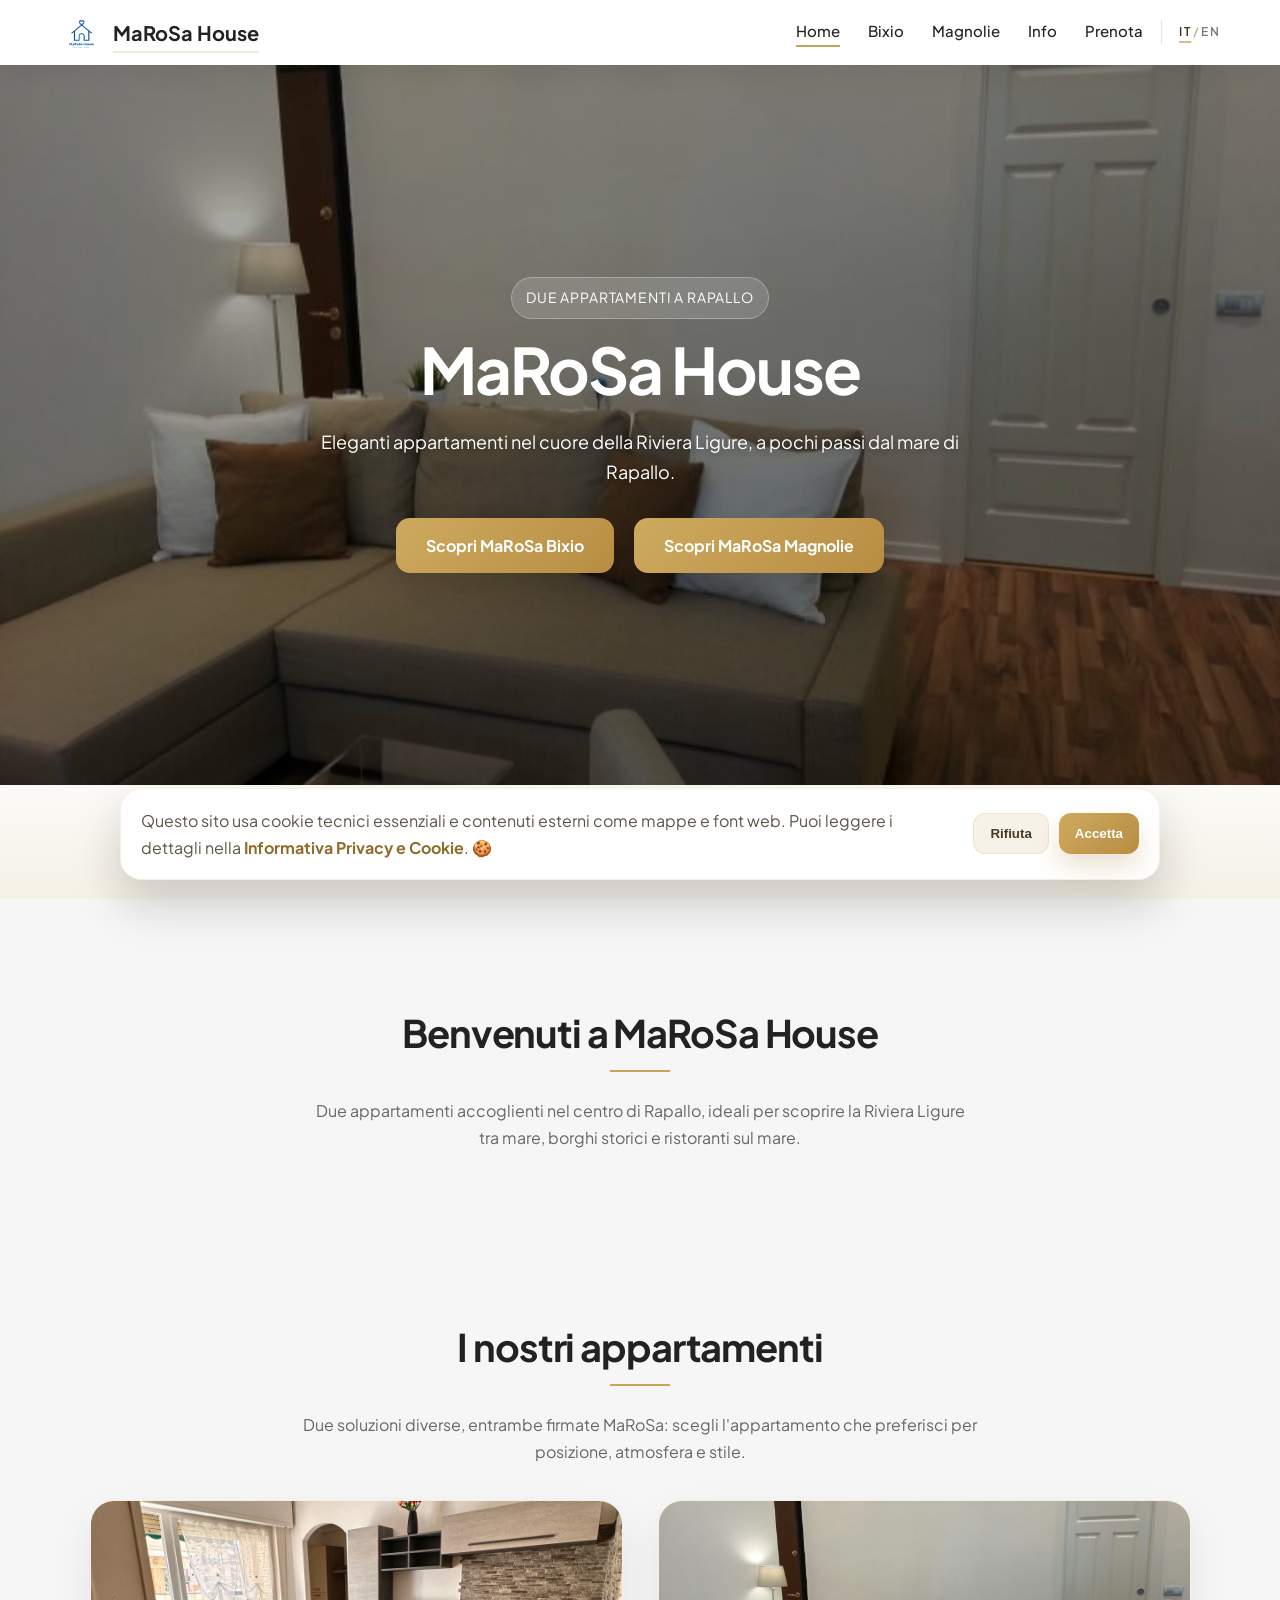
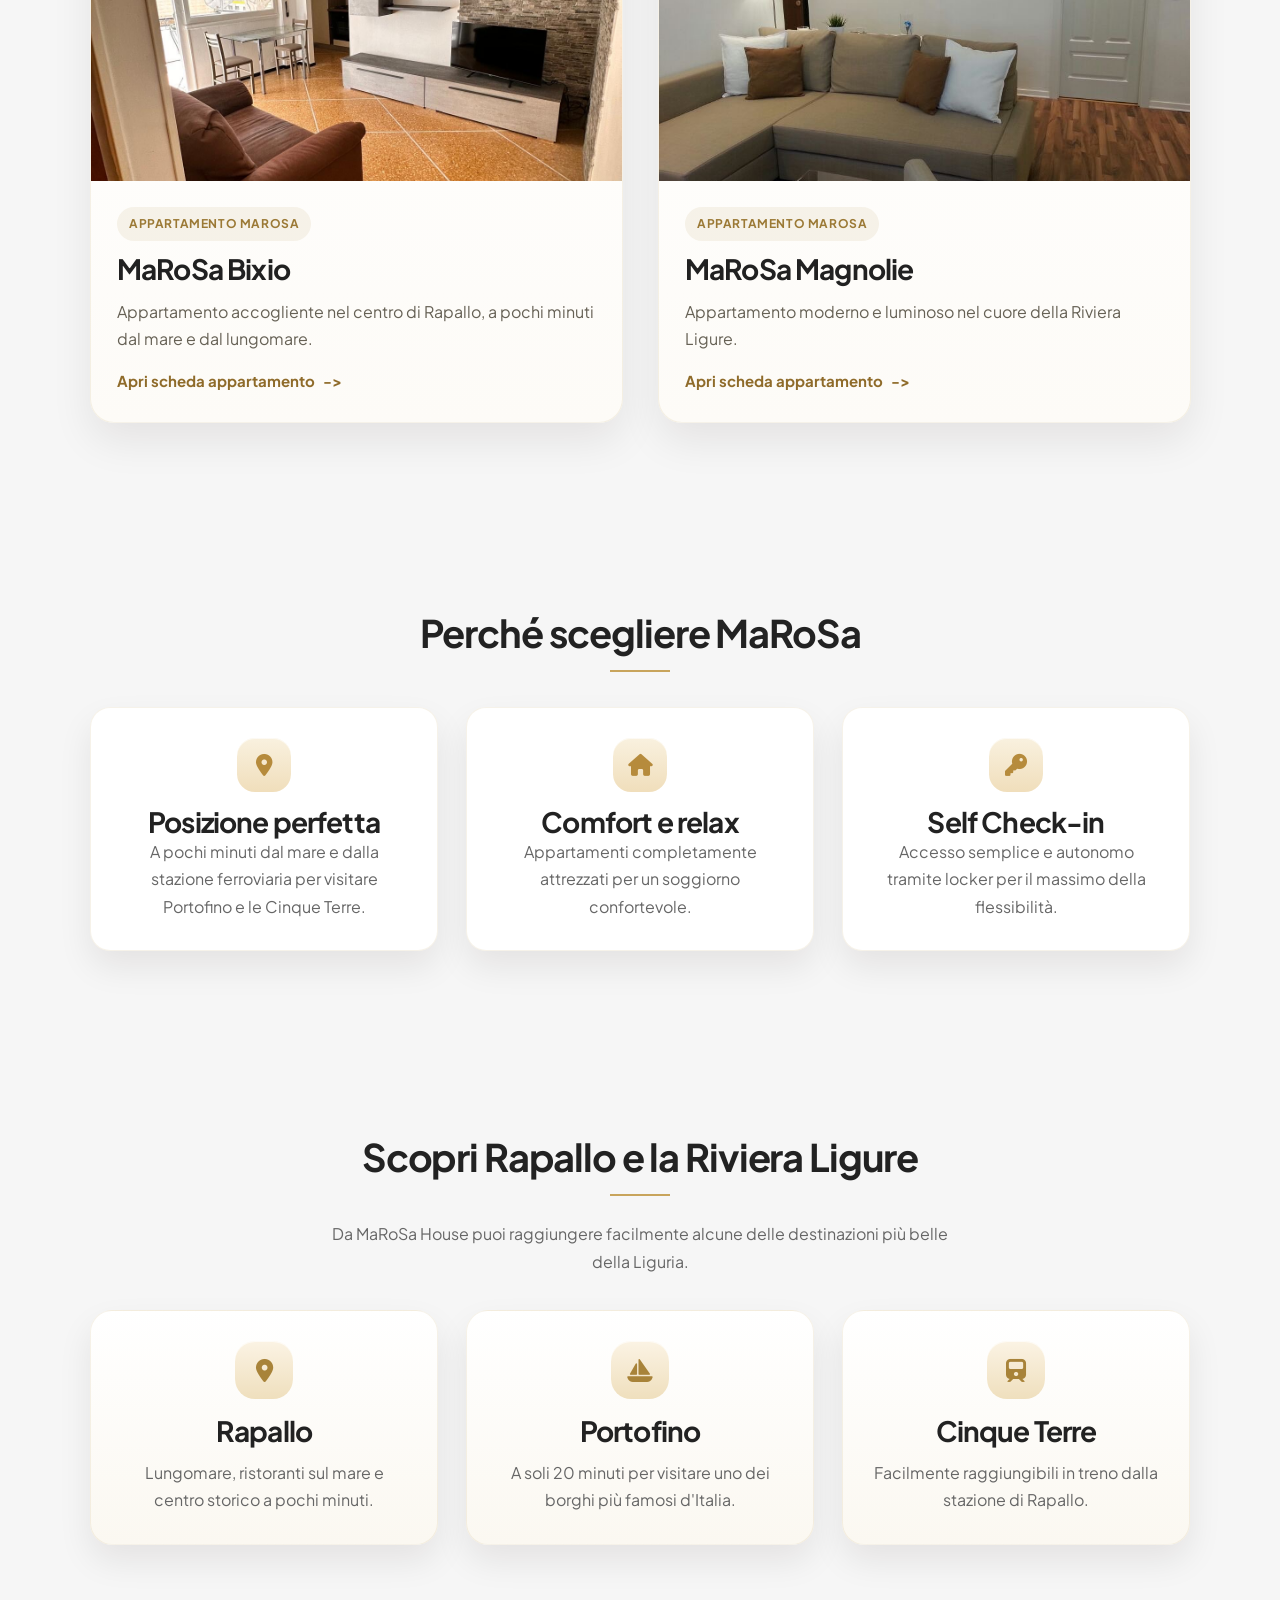
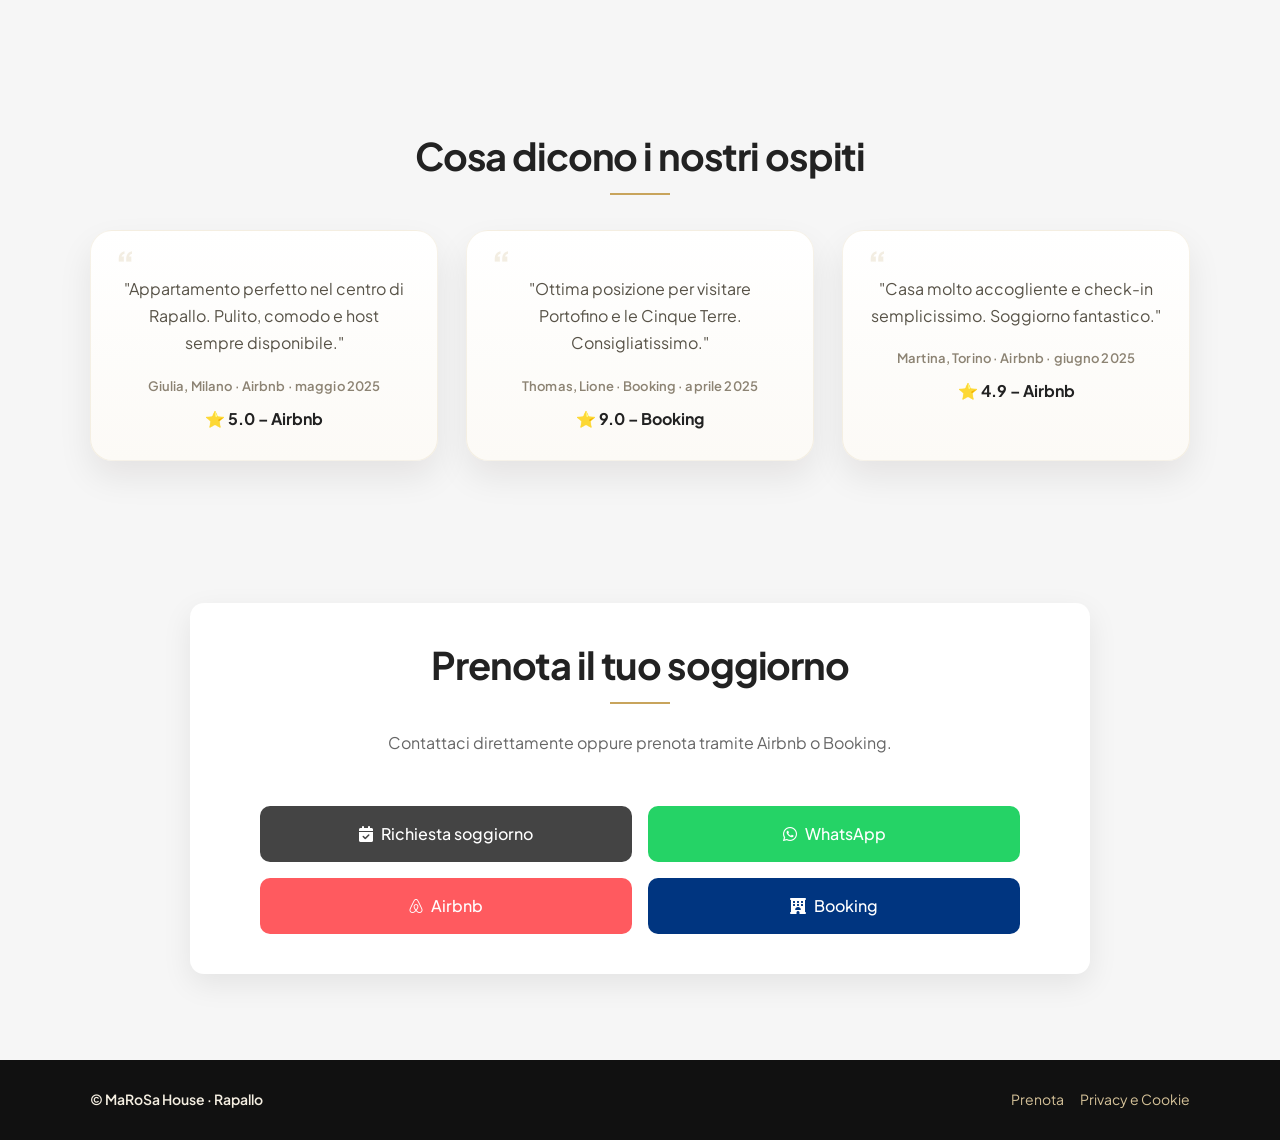
==== index.html @ 73993027 "mod title sharing" ====
<!DOCTYPE html>

<html lang="it">
  <head>
    <meta charset="UTF-8" />
    <meta name="viewport" content="width=device-width, initial-scale=1.0" />

    <title>MaRoSa House | Appartamenti vacanze a Rapallo</title>

    <meta
      name="description"
      content="Appartamenti vacanza a Rapallo nel centro città, ideali per visitare Portofino, Santa Margherita Ligure e le Cinque Terre. Scopri MaRoSa Bixio e MaRoSa Magnolie."
    />
    <meta property="og:type" content="website" />
    <meta property="og:title" content="MaRoSa House | Appartamenti vacanze a Rapallo" />
    <meta
      property="og:description"
      content="Appartamenti vacanza a Rapallo nel centro città, perfetti per scoprire Portofino, Santa Margherita Ligure e le Cinque Terre."
    />
    <meta property="og:image" content="img/logo.png" />
    <meta property="og:locale" content="it_IT" />
    <meta name="twitter:card" content="summary_large_image" />
    <meta name="twitter:title" content="MaRoSa House | Appartamenti vacanze a Rapallo" />
    <meta
      name="twitter:description"
      content="Appartamenti vacanza a Rapallo nel centro città, perfetti per scoprire Portofino, Santa Margherita Ligure e le Cinque Terre."
    />
    <meta name="twitter:image" content="img/logo.png" />
    <script type="application/ld+json">
      {
        "@context": "https://schema.org",
        "@type": "LodgingBusiness",
        "name": "MaRoSa House",
        "description": "Appartamenti vacanza a Rapallo nel centro città, ideali per visitare Portofino, Santa Margherita Ligure e le Cinque Terre.",
        "image": "img/logo.png",
        "address": {
          "@type": "PostalAddress",
          "addressLocality": "Rapallo",
          "addressRegion": "Liguria",
          "addressCountry": "IT"
        },
        "areaServed": "Rapallo",
        "availableLanguage": ["it", "en"],
        "amenityFeature": [
          { "@type": "LocationFeatureSpecification", "name": "Wi-Fi veloce", "value": true },
          { "@type": "LocationFeatureSpecification", "name": "Self check-in", "value": true },
          { "@type": "LocationFeatureSpecification", "name": "Aria condizionata", "value": true }
        ],
        "aggregateRating": {
          "@type": "AggregateRating",
          "ratingValue": "4.9",
          "bestRating": "5",
          "ratingCount": "3"
        }
      }
    </script>
    <link rel="alternate" hreflang="it" href="index.html" />
    <link rel="alternate" hreflang="en" href="index-en.html" />
    <link rel="alternate" hreflang="x-default" href="index.html" />
    <link rel="icon" href="img/logo.png" />
    <link rel="apple-touch-icon" href="img/logo.png" />

    <link rel="stylesheet" href="css/base.css" />
    <link rel="stylesheet" href="css/home.css" />
    <link rel="stylesheet" href="css/responsive.css" />

    <link
      rel="stylesheet"
      href="https://cdnjs.cloudflare.com/ajax/libs/font-awesome/6.5.0/css/all.min.css"
    />

    <link
      href="https://fonts.googleapis.com/css2?family=Plus+Jakarta+Sans:wght@400;500;600;700;800&display=swap"
      rel="stylesheet"
    />
  </head>

  <body>
    <!-- HEADER -->
    <div class="menu-overlay" id="menu-overlay"></div>
    <header class="header">
      <div class="container header-container">
        <a href="index.html" class="logo">
          <img
            src="img/logo.png"
            alt="MaRoSa House"
            width="1024"
            height="856"
            decoding="async"
          />
          <span>MaRoSa House</span>
        </a>

        <div class="header-tools">
          <nav class="nav">
            <a class="active" href="index.html">Home</a>
            <a href="marosa-bixio.html">Bixio</a>
            <a href="marosa-magnolie.html">Magnolie</a>
            <a href="info.html">Info</a>
            <a href="prenota.html">Prenota</a>
          </nav>
          <div class="language-switch" aria-label="Selezione lingua">
            <a class="active" href="index.html">IT</a>
            <a href="index-en.html">EN</a>
          </div>
        </div>

        <!-- HAMBURGER -->
        <div class="menu-toggle" id="menu-toggle">☰</div>
      </div>
    </header>

    <!-- MOBILE MENU -->
    <div class="mobile-menu" id="mobile-menu">
      <button class="mobile-menu-close" id="mobile-menu-close" aria-label="Chiudi menu">×</button>
      <div class="mobile-menu-language" aria-label="Selezione lingua">
        <a class="active" href="index.html">IT</a>
        <a href="index-en.html">EN</a>
      </div>
      <a class="active" href="index.html">Home</a>
      <a href="marosa-bixio.html">Bixio</a>
      <a href="marosa-magnolie.html">Magnolie</a>
      <a href="info.html">Info</a>
      <a href="prenota.html">Prenota</a>
    </div>

    <!-- HERO -->

    <section class="hero-slider">
      <div class="slides">
        <div
          class="slide active"
          style="background-image: url('img/Magnolie/magnolie-livingroom1.jpg')"
        ></div>

        <div
          class="slide"
          style="background-image: url('img/Bixio/bixio-livingroom1.jpg')"
        ></div>

        <div
          class="slide"
          style="background-image: url('img/Magnolie/magnolie-kitchen2.jpg')"
        ></div>
      </div>

      <div class="hero-content">
        <span class="hero-kicker">Due appartamenti a Rapallo</span>
        <h1>MaRoSa House</h1>

        <p>
          Eleganti appartamenti nel cuore della Riviera Ligure, a pochi passi
          dal mare di Rapallo.
        </p>

        <!-- NUOVO: BADGE RECENSIONI -->
        <div class="hero-buttons">
          <a href="marosa-bixio.html" class="btn">Scopri MaRoSa Bixio</a>

          <a href="marosa-magnolie.html" class="btn">Scopri MaRoSa Magnolie</a>
        </div>
      </div>
    </section>

    <section class="trust">
      <div class="trust-container">
        <div class="trust-item">
          <i class="fa-solid fa-star"></i>
          <span>4.9 su Airbnb</span>
        </div>

        <div class="trust-item">
          <i class="fa-solid fa-award"></i>
          <span>Superhost</span>
        </div>

        <div class="trust-item">
          <i class="fa-solid fa-location-dot"></i>
          <span>Centro Rapallo</span>
        </div>
      </div>
    </section>

    <!-- INTRO -->

    <section class="intro">
      <h2>Benvenuti a MaRoSa House</h2>

      <p>
        Due appartamenti accoglienti nel centro di Rapallo, ideali per scoprire
        la Riviera Ligure tra mare, borghi storici e ristoranti sul mare.
      </p>
    </section>

    <!-- APPARTAMENTI -->

    <section class="apartments-preview">
      <h2>I nostri appartamenti</h2>

      <p class="section-lead">
        Due soluzioni diverse, entrambe firmate MaRoSa: scegli l'appartamento
        che preferisci per posizione, atmosfera e stile.
      </p>

      <div class="apartments-grid">
        <a href="marosa-bixio.html" class="apartment-card">
          <img
            src="img/Bixio/bixio-livingroom2.jpg"
            alt="Soggiorno MaRoSa Bixio"
            width="1200"
            height="1600"
            loading="lazy"
            decoding="async"
          />

          <div class="apartment-info">
            <span class="apartment-tag">Appartamento MaRoSa</span>
            <h3>MaRoSa Bixio</h3>

            <p>
              Appartamento accogliente nel centro di Rapallo, a pochi minuti dal
              mare e dal lungomare.
            </p>

            <span class="card-link">Apri scheda appartamento</span>
          </div>
        </a>

        <a href="marosa-magnolie.html" class="apartment-card">
          <img
            src="img/Magnolie/magnolie-livingroom1.jpg"
            alt="Soggiorno MaRoSa Magnolie"
            width="816"
            height="612"
            loading="lazy"
            decoding="async"
          />

          <div class="apartment-info">
            <span class="apartment-tag">Appartamento MaRoSa</span>
            <h3>MaRoSa Magnolie</h3>

            <p>
              Appartamento moderno e luminoso nel cuore della Riviera Ligure.
            </p>

            <span class="card-link">Apri scheda appartamento</span>
          </div>
        </a>
      </div>
    </section>

    <!-- PERCHE SCEGLIERE MAROSA -->

    <section class="why">
      <h2>Perché scegliere MaRoSa</h2>

      <div class="why-grid">
        <div>
          <i class="fa-solid fa-location-dot"></i>

          <h3>Posizione perfetta</h3>

          <p>
            A pochi minuti dal mare e dalla stazione ferroviaria per visitare
            Portofino e le Cinque Terre.
          </p>
        </div>

        <div>
          <i class="fa-solid fa-house"></i>

          <h3>Comfort e relax</h3>

          <p>
            Appartamenti completamente attrezzati per un soggiorno confortevole.
          </p>
        </div>

        <div>
          <i class="fa-solid fa-key"></i>

          <h3>Self Check-in</h3>

          <p>
            Accesso semplice e autonomo tramite locker per il massimo della
            flessibilità.
          </p>
        </div>
      </div>
    </section>

    <!-- NUOVA SEZIONE DESTINAZIONE -->

    <section class="location">
      <h2>Scopri Rapallo e la Riviera Ligure</h2>

      <p>
        Da MaRoSa House puoi raggiungere facilmente alcune delle destinazioni
        più belle della Liguria.
      </p>

      <div class="why-grid">
        <div>
          <i class="fa-solid fa-location-dot"></i>
          <h3>Rapallo</h3>
          <p>Lungomare, ristoranti sul mare e centro storico a pochi minuti.</p>
        </div>

        <div>
          <i class="fa-solid fa-sailboat"></i>
          <h3>Portofino</h3>
          <p>
            A soli 20 minuti per visitare uno dei borghi più famosi d'Italia.
          </p>
        </div>

        <div>
          <i class="fa-solid fa-train"></i>
          <h3>Cinque Terre</h3>
          <p>Facilmente raggiungibili in treno dalla stazione di Rapallo.</p>
        </div>
      </div>
    </section>

    <!-- NUOVA SEZIONE RECENSIONI -->

    <section class="reviews">
      <h2>Cosa dicono i nostri ospiti</h2>

      <div class="reviews-grid">
        <div class="review-card">
          <p>
            "Appartamento perfetto nel centro di Rapallo. Pulito, comodo e host
            sempre disponibile."
          </p>
          <span class="review-meta">Giulia, Milano · Airbnb · maggio 2025</span>
          <strong>⭐ 5.0 – Airbnb</strong>
        </div>

        <div class="review-card">
          <p>
            "Ottima posizione per visitare Portofino e le Cinque Terre.
            Consigliatissimo."
          </p>
          <span class="review-meta">Thomas, Lione · Booking · aprile 2025</span>
          <strong>⭐ 9.0 – Booking</strong>
        </div>

        <div class="review-card">
          <p>
            "Casa molto accogliente e check-in semplicissimo. Soggiorno
            fantastico."
          </p>
          <span class="review-meta">Martina, Torino · Airbnb · giugno 2025</span>
          <strong>⭐ 4.9 – Airbnb</strong>
        </div>
      </div>
    </section>

    <!-- PRENOTAZIONE -->

    <section class="booking">
      <h2>Prenota il tuo soggiorno</h2>

      <p>Contattaci direttamente oppure prenota tramite Airbnb o Booking.</p>

      <div class="booking-buttons">
        <a class="btn email" href="prenota.html">
          <i class="fa-solid fa-calendar-check"></i> Richiesta soggiorno
        </a>

        <a
          class="btn whatsapp"
          href="https://wa.me/393383232007"
          target="_blank"
          rel="noopener noreferrer"
        >
          <i class="fa-brands fa-whatsapp"></i> WhatsApp
        </a>

        <a
          class="btn airbnb"
          href="https://www.airbnb.it/rooms/1637753276156157006"
          target="_blank"
          rel="noopener noreferrer"
        >
          <i class="fa-brands fa-airbnb"></i> Airbnb
        </a>

        <a
          class="btn booking-btn"
          href="https://www.booking.com/hotel/it/marosa-rapallo.it.html"
          target="_blank"
          rel="noopener noreferrer"
        >
          <i class="fa-solid fa-hotel"></i> Booking
        </a>
      </div>
    </section>

    <!-- FOOTER -->

    <footer class="footer">
      <div class="footer-inner">
        <div class="footer-brand">© MaRoSa House · Rapallo</div>
        <div class="footer-links">
          <a href="prenota.html">Prenota</a>
          <a href="privacy-cookie.html">Privacy e Cookie</a>
        </div>
      </div>
    </footer>

    <div class="cookie-banner" id="cookie-banner">
      <p>
        Questo sito usa cookie tecnici essenziali e contenuti esterni come mappe
        e font web. Puoi leggere i dettagli nella
        <a href="privacy-cookie.html">Informativa Privacy e Cookie</a>.
      </p>
      <div class="cookie-banner-actions">
        <button class="cookie-btn reject" id="cookie-reject">Rifiuta</button>
        <button class="cookie-btn accept" id="cookie-accept">Accetta</button>
      </div>
    </div>

    <script src="js/slider.js"></script>
    <script src="js/reveal-animations.js"></script>
    <script src="js/cookie-consent.js"></script>
    <script src="js/sidebar.js"></script>
  </body>
</html>
---- css/base.css ----
/* =================================================
1. RESET
================================================= */

* {
  margin: 0;
  padding: 0;
  box-sizing: border-box;
}

:root {
  --font-body: "Plus Jakarta Sans", sans-serif;
  --font-display: "Plus Jakarta Sans", sans-serif;
  --fs-logo: 20px;
  --fs-body: 16px;
  --fs-body-sm: 15px;
  --fs-body-lg: 18px;
  --fs-label: 14px;
  --fs-h1-hero: 64px;
  --fs-h1-page: 64px;
  --fs-h2-section: 38px;
  --fs-h3-card: 28px;
  --lh-heading: 1.15;
  --lh-body: 1.7;
}

body {
  font-family: var(--font-body);
  line-height: var(--lh-body);
  color: #222;
  background: #f6f6f6;
  overflow-x: hidden;
  width: 100%;
}

@media (min-width: 1025px) {
  html {
    scrollbar-color: #c8a45c rgba(200, 164, 92, 0.12);
    scrollbar-width: thin;
  }

  body::-webkit-scrollbar {
    width: 12px;
  }

  body::-webkit-scrollbar-track {
    background: rgba(200, 164, 92, 0.12);
  }

  body::-webkit-scrollbar-thumb {
    background: linear-gradient(180deg, #d6b675 0%, #b78e42 100%);
    border: 2px solid #f6f6f6;
    border-radius: 999px;
  }

  body::-webkit-scrollbar-thumb:hover {
    background: linear-gradient(180deg, #cdaa5f 0%, #a97d37 100%);
  }
}

a {
  text-decoration: none;
  color: inherit;
}

img,
iframe {
  display: block;
  max-width: 100%;
}

/* =================================================
2. TIPOGRAFIA
================================================= */

h1,
h2,
h3 {
  font-family: var(--font-display);
  line-height: var(--lh-heading);
  letter-spacing: -0.03em;
  font-weight: 700;
}

p,
li {
  font-size: var(--fs-body);
  line-height: var(--lh-body);
  color: #666;
}

h2 {
  font-size: var(--fs-h2-section);
}

h3 {
  font-size: var(--fs-h3-card);
}

/* =================================================
3. LAYOUT GENERALE
================================================= */

.container {
  max-width: 1200px;
  margin: auto;
  padding: 20px;
}

section {
  padding: 50px 0;
}

.reveal-on-scroll {
  opacity: 0;
  transform: translateY(22px);
  transition:
    opacity 0.6s ease,
    transform 0.6s ease;
  transition-delay: var(--reveal-delay, 0ms);
  will-change: opacity, transform;
}

.reveal-on-scroll.is-visible {
  opacity: 1;
  transform: translateY(0);
}

/* =================================================
4. HEADER
================================================= */

header {
  background: rgba(255, 255, 255, 0.98);
  position: sticky;
  top: 0;
  z-index: 1000;

  backdrop-filter: blur(10px);
  box-shadow: 0 8px 24px rgba(0, 0, 0, 0.06);
}

header .container {
  display: flex;
  justify-content: space-between;
  align-items: center;

  height: 65px;
}

.header-tools {
  display: flex;
  align-items: center;
  gap: 18px;
}

/* =================================================
5. LOGO
================================================= */

.logo {
  display: flex;
  align-items: center;
  gap: 10px;
}

.logo img {
  width: auto;
  height: 36px;
  transition: transform 0.2s ease;
}

.logo span {
  font-family: var(--font-display);
  font-size: var(--fs-logo);
  font-weight: 700;
  position: relative;
}

/* linea oro */

.logo span::after {
  content: "";
  position: absolute;
  left: 0;
  bottom: -3px;

  width: 100%;
  height: 2px;

  background: rgba(200, 164, 92, 0.22);

  transition: opacity 0.25s ease, background 0.25s ease;
}

.logo:hover span {
  color: inherit;
}

.logo:hover img {
  transform: scale(1.03);
}

.logo:hover span::after {
  opacity: 0.7;
  background: rgba(200, 164, 92, 0.3);
}

/* =================================================
6. NAVBAR
================================================= */

nav {
  display: flex;
  align-items: center;
}

nav a {
  margin-left: 28px;
  font-size: var(--fs-body-sm);
  font-weight: 500;

  position: relative;
  padding-bottom: 4px;
}

nav a::after {
  content: "";

  position: absolute;
  left: 0;
  bottom: 0;

  width: 0;
  height: 2px;

  background: #c8a45c;

  transition: width 0.25s ease;
}

nav a:hover::after {
  width: 100%;
}

nav a.active::after {
  width: 100%;
}

.language-switch,
.mobile-menu-language {
  display: inline-flex;
  align-items: center;
  gap: 6px;
}

.language-switch {
  position: relative;
  gap: 10px;
  padding-left: 18px;
}

.language-switch::before {
  content: "";
  position: absolute;
  left: 0;
  top: 50%;
  width: 1px;
  height: 24px;
  background: rgba(34, 34, 34, 0.12);
  transform: translateY(-50%);
}

.language-switch a + a {
  position: relative;
}

.language-switch a + a::before {
  content: "/";
  position: absolute;
  left: -8px;
  top: 50%;
  color: rgba(61, 48, 20, 0.38);
  transform: translateY(-50%);
}

.language-switch a,
.mobile-menu-language a {
  display: inline-flex;
  align-items: center;
  justify-content: center;
  min-width: 42px;
  min-height: 34px;
  padding: 0 12px;
  border-radius: 999px;
  border: 1px solid rgba(200, 164, 92, 0.18);
  background: #fff;
  color: #5b451d;
  font-size: 13px;
  font-weight: 700;
  letter-spacing: 0.04em;
  text-transform: uppercase;
}

.language-switch a {
  min-width: auto;
  min-height: auto;
  padding: 0;
  border: 0;
  border-radius: 0;
  background: transparent;
  color: #7a7a7a;
  font-size: 12px;
  font-weight: 600;
  letter-spacing: 0.12em;
}

.language-switch a::after,
.mobile-menu-language a::after {
  content: none;
}

.language-switch a:hover {
  color: #3d3014;
}

.language-switch a.active,
.mobile-menu-language a.active {
  background: linear-gradient(135deg, #c8a45c, #b78e42);
  border-color: rgba(183, 142, 66, 0.52);
  color: white;
}

.language-switch a.active {
  background: transparent;
  border-color: transparent;
  color: #3d3014;
  text-decoration: underline;
  text-decoration-color: rgba(200, 164, 92, 0.75);
  text-decoration-thickness: 2px;
  text-underline-offset: 5px;
}

/* =================================================
7. TITOLI SEZIONE
================================================= */

.intro h2::after,
.apartments-preview h2::after,
.why h2::after,
.location h2::after,
.reviews h2::after,
.booking h2::after,
.features h2::after,
.guides h2::after,
.map h2::after {
  content: "";

  display: block;

  width: 60px;
  height: 2px;

  background: #c8a45c;

  margin: 15px auto 25px;
}

/* =================================================
8. BOTTONI
================================================= */

.btn {
  padding: 14px 30px;

  border-radius: 10px;

  min-width: 140px;

  color: white;

  font-weight: 500;

  transition: all 0.25s ease;
}

.btn:hover {
  transform: translateY(-3px);

  box-shadow: 0 10px 25px rgba(0, 0, 0, 0.25);
}

.whatsapp {
  background: #25d366;
}

.email {
  background: #444;
}

.airbnb {
  background: #ff5a5f;
}

.booking-btn {
  background: #003580;
}

/* =================================================
9. CARD HOVER
================================================= */

.card-hover {
  transition: all 0.25s ease;
}

.card-hover:hover {
  transform: translateY(-6px);

  box-shadow: 0 20px 40px rgba(0, 0, 0, 0.15);
}

/* =================================================
10. FOOTER
================================================= */

footer {
  background: #111;
  color: #bbb;
  padding: 28px 20px;
  font-size: var(--fs-label);
}

.footer-inner {
  max-width: 1100px;
  margin: 0 auto;
  display: flex;
  align-items: center;
  justify-content: space-between;
  gap: 18px;
  flex-wrap: wrap;
  opacity: 1;
  transform: none;
}

.footer-brand {
  color: #f5efe2;
  font-weight: 600;
}

.footer-links,
.footer-meta {
  display: flex;
  align-items: center;
  gap: 16px;
  flex-wrap: wrap;
}

.footer-links {
  justify-content: center;
}

footer a {
  color: #d5c299;
  transition: color 0.2s ease;
}

footer a:hover {
  color: white;
}

.cookie-banner {
  position: fixed;
  left: 50%;
  right: auto;
  bottom: 20px;
  display: none;
  align-items: center;
  justify-content: space-between;
  gap: 18px;
  width: min(1040px, calc(100vw - 40px));
  padding: 18px 20px;
  background: rgba(255, 255, 255, 0.96);
  color: #3a3123;
  border: 1px solid rgba(200, 164, 92, 0.16);
  border-radius: 22px;
  box-shadow: 0 24px 48px rgba(22, 18, 12, 0.18);
  backdrop-filter: blur(12px);
  transform: translateX(-50%) translateY(12px);
  opacity: 0;
  visibility: hidden;
  transition: opacity 0.25s ease, transform 0.25s ease, visibility 0.25s ease;
  z-index: 2500;
}

.cookie-banner.active {
  display: flex;
  opacity: 1;
  visibility: visible;
  transform: translateX(-50%) translateY(0);
}

.cookie-banner p {
  color: #5d5547;
  margin: 0;
  max-width: 760px;
}

.cookie-banner p::after {
  content: " 🍪";
}

.cookie-banner a {
  color: #8f6c2c;
  font-weight: 700;
}

.cookie-banner-actions {
  display: flex;
  gap: 10px;
  flex-wrap: wrap;
}

.cookie-btn {
  border: 0;
  border-radius: 12px;
  padding: 12px 16px;
  font-weight: 700;
  cursor: pointer;
  transition: transform 0.2s ease, box-shadow 0.2s ease, background 0.2s ease,
    border-color 0.2s ease;
}

.cookie-btn:hover {
  transform: translateY(-1px);
}

.cookie-btn.accept {
  background: linear-gradient(135deg, #cdaa5f, #b88d42);
  color: white;
  box-shadow: 0 12px 24px rgba(173, 129, 50, 0.24);
}

.cookie-btn.reject {
  background: #f7f2e8;
  color: #473b28;
  border: 1px solid rgba(200, 164, 92, 0.18);
}

/* =================================================
11. INFO INTRO
================================================= */

.info-intro {
  max-width: 900px;

  margin: 80px auto;

  text-align: center;

  padding: 0 20px;
}

.info-intro h2 {
  margin-bottom: 15px;
}

.info-intro h2::after {
  content: "";

  display: block;

  width: 60px;
  height: 2px;

  background: #c8a45c;

  margin: 15px auto 25px;
}

.info-intro p {
  max-width: 650px;

  margin: auto;
}

/* =================================================
12. HAMBURGER
================================================= */

.menu-toggle {
  width: 46px;
  height: 46px;

  border-radius: 14px;
  position: relative;

  display: none;
  align-items: center;
  justify-content: center;

  font-size: 0;
  line-height: 0;

  color: #3f3f3f;
  background: linear-gradient(135deg, #f6f6f6, #dddddd);
  box-shadow: 0 12px 24px rgba(0, 0, 0, 0.1);
  border: 1px solid rgba(0, 0, 0, 0.08);

  cursor: pointer;

  transition: transform 0.25s ease, box-shadow 0.25s ease, background 0.25s ease;
}

.menu-toggle::before,
.menu-toggle::after {
  content: "";
  position: absolute;
  left: 50%;
  width: 18px;
  height: 2.5px;
  border-radius: 999px;
  background: currentColor;
  transform: translateX(-50%);
  transition: transform 0.25s ease, box-shadow 0.25s ease, opacity 0.25s ease;
}

.menu-toggle::before {
  top: 16px;
  box-shadow: 0 6px 0 currentColor, 0 12px 0 currentColor;
}

.menu-toggle::after {
  top: 21px;
  opacity: 0;
}

.menu-toggle:hover {
  transform: translateY(-2px);
  box-shadow: 0 14px 30px rgba(0, 0, 0, 0.16);
}

.menu-toggle.active {
  background: linear-gradient(135deg, #4f4f4f, #2f2f2f);
  color: white;
}

.menu-toggle.active::before {
  top: 21px;
  box-shadow: none;
  transform: translateX(-50%) rotate(45deg);
}

.menu-toggle.active::after {
  opacity: 1;
  transform: translateX(-50%) rotate(-45deg);
}

.menu-overlay {
  position: fixed;

  inset: 0;

  background: rgba(17, 17, 17, 0.3);
  backdrop-filter: blur(3px);

  opacity: 0;
  visibility: hidden;

  transition: opacity 0.3s ease, visibility 0.3s ease;

  z-index: 1500;
}

.menu-overlay.active {
  opacity: 1;
  visibility: visible;
}

/* =================================================
13. MOBILE MENU
================================================= */

.mobile-menu {
  position: fixed;

  top: 12px;
  right: 12px;

  width: min(320px, calc(100vw - 24px));
  height: calc(100vh - 24px);

  background: linear-gradient(180deg, #fffdf9 0%, #f8f1e3 100%);

  display: flex;
  flex-direction: column;

  padding: 96px 22px 28px;

  gap: 12px;

  border-radius: 26px;

  border: 1px solid rgba(200, 164, 92, 0.28);

  box-shadow: -14px 0 40px rgba(0, 0, 0, 0.14);

  transform: translateX(calc(100% + 24px));
  visibility: hidden;
  pointer-events: none;

  transition: transform 0.35s ease, box-shadow 0.35s ease;

  z-index: 2000;

  overflow-y: auto;
}

.mobile-menu::before {
  content: "MaRoSa House";

  position: absolute;
  top: 28px;
  left: 22px;

  font-family: var(--font-display);
  font-size: 24px;
  font-weight: 700;
  letter-spacing: 0.02em;

  color: #5b451d;
}

.mobile-menu-close {
  position: absolute;
  top: 20px;
  right: 18px;
  width: 42px;
  height: 42px;
  border: 0;
  border-radius: 999px;
  background: rgba(17, 17, 17, 0.08);
  color: #5b451d;
  font-size: 26px;
  line-height: 1;
  cursor: pointer;
  transition: background 0.2s ease, transform 0.2s ease;
}

.mobile-menu-close:hover {
  background: rgba(17, 17, 17, 0.14);
  transform: rotate(90deg);
}

/* apertura sidebar */

.mobile-menu.active {
  transform: translateX(0);
  visibility: visible;
  pointer-events: auto;
}

.mobile-menu-language {
  position: relative;
  display: grid;
  grid-template-columns: repeat(2, minmax(0, 1fr));
  gap: 10px;
  margin-top: 8px;
  margin-bottom: 12px;
  padding: 14px;
  border-radius: 20px;
  background: rgba(255, 255, 255, 0.72);
  border: 1px solid rgba(200, 164, 92, 0.18);
  box-shadow: inset 0 1px 0 rgba(255, 255, 255, 0.6);
}

.mobile-menu-language::before {
  content: "Lingua";
  position: absolute;
  top: -10px;
  left: 14px;
  padding: 0 8px;
  background: #fbf5e8;
  color: #8b6d35;
  font-size: 11px;
  font-weight: 700;
  letter-spacing: 0.08em;
  text-transform: uppercase;
}

html[lang="en"] .mobile-menu-language::before {
  content: "Language";
}

/* links sidebar */

.mobile-menu a {
  padding: 16px 18px;

  border: 1px solid rgba(200, 164, 92, 0.28);

  border-radius: 16px;

  text-align: left;

  font-size: 17px;
  font-weight: 600;

  color: #333;

  background: rgba(255, 255, 255, 0.72);

  transition: all 0.25s ease;
}

.mobile-menu a:hover {
  background: linear-gradient(135deg, #cfab63, #b78e42);

  color: white;

  transform: translateX(-4px);

  box-shadow: 0 12px 24px rgba(183, 142, 66, 0.22);
}

.mobile-menu a.active {
  background: linear-gradient(180deg, #fffaf0 0%, #f6ecd7 100%);
  border-color: rgba(191, 161, 101, 0.34);
  color: #6a5221;
  box-shadow: 0 10px 22px rgba(191, 161, 101, 0.14);
}

/* =================================================
14. SIDEBAR LINKS
================================================= */

.mobile-menu a {
  letter-spacing: 0.01em;
}

.mobile-menu a:hover {
  color: white;
}

.mobile-menu a.active {
  color: #6a5221;
}

.mobile-menu .mobile-menu-language a {
  min-width: 0;
  width: 100%;
  min-height: 48px;
  padding: 12px 14px;
  border-radius: 14px;
  border: 1px solid rgba(200, 164, 92, 0.16);
  background: rgba(255, 255, 255, 0.92);
  color: #6e5524;
  font-size: 14px;
  font-weight: 700;
  letter-spacing: 0.08em;
  text-align: center;
  justify-content: center;
  box-shadow: none;
}

.mobile-menu .mobile-menu-language a:hover {
  transform: none;
  background: rgba(200, 164, 92, 0.12);
  color: #4f3d19;
  box-shadow: none;
}

.mobile-menu .mobile-menu-language a.active {
  background: linear-gradient(180deg, #fffaf0 0%, #f5ead2 100%);
  border-color: rgba(191, 161, 101, 0.34);
  color: #6a5221;
  box-shadow: 0 10px 18px rgba(191, 161, 101, 0.14);
}

/* =================================================
15. MOBILE ONLY
================================================= */

@media (min-width: 1025px) {
  .mobile-menu {
    display: none !important;
  }

  .menu-toggle {
    display: none !important;
  }
}
---- css/home.css ----
/* =================================================
1. HERO SLIDER
================================================= */

.hero-slider {
  position: relative;
  height: 80vh;
  height: 80svh;

  display: flex;
  align-items: center;
  justify-content: center;

  text-align: center;
  color: white;

  overflow: hidden;
}

.hero-slider,
.trust,
.intro,
.apartments-preview,
.why,
.location,
.reviews,
.booking {
  animation: homeFadeUp 0.7s ease both;
}

.trust {
  animation-delay: 0.06s;
}

.intro {
  animation-delay: 0.1s;
}

.apartments-preview {
  animation-delay: 0.14s;
}

.why {
  animation-delay: 0.18s;
}

.reviews {
  animation-delay: 0.22s;
}

.booking {
  animation-delay: 0.26s;
}

@keyframes homeFadeUp {
  from {
    opacity: 0;
    transform: translateY(18px);
  }

  to {
    opacity: 1;
    transform: translateY(0);
  }
}

/* overlay scuro */

.hero-slider::before {
  content: "";
  position: absolute;
  width: 100%;
  height: 100%;
  background: rgba(0, 0, 0, 0.35);
  z-index: 1;
}

/* container slide */

.slides {
  position: absolute;
  width: 100%;
  height: 100%;
  top: 0;
  left: 0;
}

/* singola slide */

.slide {
  position: absolute;
  width: 100%;
  height: 100%;

  background-size: cover;
  background-position: center;
  transform: translateZ(0);
  backface-visibility: hidden;
  will-change: opacity;

  opacity: 0;
  transition: opacity 1.6s ease;
}

/* slide attiva */

.slide.active {
  opacity: 1;
}

/* contenuto hero */

.hero-content {
  position: relative;
  z-index: 2;
  max-width: 700px;
  padding: 20px;
}

.hero-kicker {
  display: inline-block;
  margin-bottom: 14px;
  padding: 8px 14px;
  border-radius: 999px;
  background: rgba(255, 255, 255, 0.14);
  border: 1px solid rgba(255, 255, 255, 0.28);
  color: white;
  font-size: var(--fs-label);
  letter-spacing: 0.06em;
  text-transform: uppercase;
  backdrop-filter: blur(6px);
}

/* titolo */

.hero-slider h1 {
  font-size: var(--fs-h1-hero);
  margin-bottom: 20px;
  text-wrap: balance;
}

/* sottotitolo */

.hero-slider p {
  color: white;
  font-size: var(--fs-body-lg);
  text-shadow: 0 2px 10px rgba(0, 0, 0, 0.5);
}

/* =================================================
  2. HERO BUTTONS
  ================================================= */

.hero-buttons {
  margin-top: 30px;

  display: flex;
  gap: 20px;

  justify-content: center;
  flex-wrap: wrap;
}

.hero-buttons .btn {
  background: linear-gradient(135deg, #cdaa5f, #b88d42);
  color: white;
  padding: 14px 30px;
  border-radius: 14px;
  font-weight: 700;
  box-shadow: 0 14px 28px rgba(0, 0, 0, 0.16);

  transition: all 0.25s ease;
}

.hero-buttons .btn:hover {
  background: linear-gradient(135deg, #bf954b, #a97d37);
  transform: translateY(-2px);
  box-shadow: 0 18px 30px rgba(0, 0, 0, 0.22);
}

/* =================================================
TRUST SECTION
================================================= */

.trust {
  background: linear-gradient(180deg, #fbfaf7 0%, #f5f1e7 100%);
  padding: 30px 20px 12px;
}

.trust-container {
  max-width: 900px;
  margin: auto;

  display: grid;
  grid-template-columns: repeat(3, minmax(0, 1fr));
  gap: 16px;
}

/* singolo elemento */

.trust-item {
  display: grid;
  grid-template-columns: 34px 1fr;
  align-items: center;
  justify-content: stretch;
  gap: 12px;
  min-height: 72px;
  padding: 14px 16px;
  background: linear-gradient(180deg, #ffffff 0%, #fcf7ec 100%);
  border: 1px solid rgba(191, 161, 101, 0.18);
  border-radius: 18px;
  font-size: 15px;
  font-weight: 600;
  color: #2f2f2f;
  box-shadow: 0 10px 24px rgba(0, 0, 0, 0.06);
  transition: transform 0.25s ease, box-shadow 0.25s ease, border-color 0.25s ease;
  text-align: center;
}

.trust-item span {
  display: block;
  text-align: center;
}

.trust-item i {
  display: inline-flex;
  align-items: center;
  justify-content: center;
  width: 34px;
  height: 34px;
  flex-shrink: 0;
  border-radius: 999px;
  background: rgba(191, 161, 101, 0.12);
  color: #a88339;
  font-size: 15px;
}

.trust-item:hover {
  transform: translateY(-3px);
  border-color: rgba(200, 164, 92, 0.34);
  box-shadow: 0 18px 30px rgba(0, 0, 0, 0.09);
}

/* =================================================
  4. INTRO
  ================================================= */

.intro {
  max-width: 900px;

  margin: 62px auto 74px;

  text-align: center;
}

.intro h2 {
  margin-bottom: 15px;
}

.intro p {
  max-width: 650px;
  margin: auto;
}

.section-lead {
  max-width: 700px;
  margin: 0 auto 22px;
}

/* =================================================
  5. APPARTAMENTI
  ================================================= */

.apartments-preview {
  max-width: 1100px;

  margin: 74px auto 88px;

  text-align: center;
}

.apartments-grid {
  display: grid;
  grid-template-columns: repeat(2, 1fr);

  gap: 35px;

  margin-top: 35px;
}

/* card */

.apartment-card {
  position: relative;
  background: linear-gradient(180deg, #ffffff 0%, #fdfbf7 100%);

  border-radius: 24px;

  overflow: hidden;

  border: 1px solid rgba(191, 161, 101, 0.14);
  box-shadow: 0 18px 42px rgba(22, 18, 12, 0.08);

  transition: all 0.3s ease;
}

.apartment-card::after {
  content: "";
  position: absolute;
  inset: 0;
  background: linear-gradient(
    180deg,
    rgba(255, 255, 255, 0) 45%,
    rgba(248, 241, 224, 0.28) 100%
  );
  opacity: 0;
  transition: opacity 0.3s ease;
  pointer-events: none;
}

.apartment-card:hover {
  transform: translateY(-6px);
  box-shadow: 0 24px 48px rgba(22, 18, 12, 0.14);
}

.apartment-card:hover::after {
  opacity: 1;
}

.apartment-card img {
  width: 100%;
  height: 280px;

  object-fit: cover;
  transition: transform 0.5s ease;
}

.apartment-card:hover img {
  transform: scale(1.04);
}

.apartment-info {
  position: relative;
  z-index: 1;
  padding: 26px 26px 28px;
  text-align: left;
}

.apartment-tag {
  display: inline-block;
  margin-bottom: 12px;
  padding: 7px 12px;
  border-radius: 999px;
  background: rgba(191, 161, 101, 0.12);
  color: #9b7935;
  font-size: 12px;
  font-weight: 700;
  letter-spacing: 0.05em;
  text-transform: uppercase;
}

.apartment-info h3 {
  margin-bottom: 12px;
  color: #212121;
}

.apartment-info p {
  color: #666155;
}

.card-link {
  display: inline-flex;
  align-items: center;
  gap: 8px;
  margin-top: 16px;
  color: #8f6b2a;
  font-size: var(--fs-body-sm);
  font-weight: 700;
}

.card-link::after {
  content: "->";
  transition: transform 0.2s ease;
}

.apartment-card:hover .card-link::after {
  transform: translateX(4px);
}

/* =================================================
  6. WHY SECTION
  ================================================= */

.why {
  max-width: 1100px;

  margin: 88px auto 84px;

  text-align: center;
}

.why-grid {
  display: grid;

  grid-template-columns: repeat(3, 1fr);
  align-items: stretch;

  gap: 28px;

  margin-top: 35px;
}

.why-grid div {
  width: 100%;
  height: 100%;
  background: white;

  padding: 30px;

  border-radius: 20px;

  border: 1px solid rgba(191, 161, 101, 0.14);
  box-shadow: 0 16px 34px rgba(22, 18, 12, 0.08);

  transition: all 0.25s ease;
}

.why-grid div:hover {
  transform: translateY(-5px);
  box-shadow: 0 18px 35px rgba(0, 0, 0, 0.15);
}

.why i {
  display: inline-flex;
  align-items: center;
  justify-content: center;
  width: 54px;
  height: 54px;
  margin-bottom: 14px;
  border-radius: 18px;
  background: linear-gradient(180deg, #f9f1df 0%, #f0debb 100%);
  color: #b68b3c;
  font-size: 22px;
  box-shadow: inset 0 1px 0 rgba(255, 255, 255, 0.65);
}

/* =================================================
  7. LOCATION
  ================================================= */

.location {
  max-width: 1100px;

  margin: 84px auto 90px;

  text-align: center;
}

.location p {
  max-width: 650px;
  margin: auto;
}

.location .why-grid div {
  border-radius: 22px;
  border: 1px solid rgba(191, 161, 101, 0.14);
  background: linear-gradient(180deg, #ffffff 0%, #fbf8f1 100%);
  box-shadow: 0 16px 34px rgba(22, 18, 12, 0.08);
}

.location .why-grid i {
  display: inline-flex;
  align-items: center;
  justify-content: center;
  width: 58px;
  height: 58px;
  margin-bottom: 16px;
  border-radius: 20px;
  background: linear-gradient(180deg, #fbf3e4 0%, #efdfbd 100%);
  color: #a88339;
  font-size: 23px;
  box-shadow: inset 0 1px 0 rgba(255, 255, 255, 0.7);
}

.location .why-grid h3 {
  margin-bottom: 12px;
}

/* =================================================
  8. REVIEWS
  ================================================= */

.reviews {
  max-width: 1100px;

  margin: 86px auto 92px;

  text-align: center;
}

.reviews-grid {
  display: grid;

  grid-template-columns: repeat(3, 1fr);
  align-items: stretch;

  gap: 28px;

  margin-top: 35px;
}

.review-card {
  width: 100%;
  height: 100%;
  position: relative;
  background: linear-gradient(180deg, #ffffff 0%, #fcfaf6 100%);

  padding: 44px 28px 28px;

  border-radius: 22px;

  border: 1px solid rgba(191, 161, 101, 0.14);
  box-shadow: 0 16px 34px rgba(22, 18, 12, 0.08);

  transition: all 0.25s ease;
}

.review-card::before {
  content: "\201C";
  position: absolute;
  top: 16px;
  left: 24px;
  color: rgba(191, 161, 101, 0.18);
  font-size: 34px;
  font-weight: 800;
  line-height: 1;
}

.review-card p {
  position: relative;
  z-index: 1;
  color: #575247;
}

.review-meta {
  display: block;
  margin: 18px 0 8px;
  color: #8c8373;
  font-size: 13px;
  font-weight: 600;
  letter-spacing: 0.01em;
}

.review-card:hover {
  transform: translateY(-5px);
  box-shadow: 0 22px 40px rgba(22, 18, 12, 0.14);
}

/* =================================================
  9. BOOKING
  ================================================= */

.booking {
  max-width: 900px;

  margin: 92px auto 86px;

  padding: 40px;

  text-align: center;

  background: white;

  border-radius: 14px;

  box-shadow: 0 10px 30px rgba(0, 0, 0, 0.08);
}

@media (prefers-reduced-motion: reduce) {
  .hero-slider,
  .trust,
  .intro,
  .apartments-preview,
  .why,
  .location,
  .reviews,
  .booking {
    animation: none;
  }
}

.booking p {
  margin-bottom: 50px;
}

.booking-buttons {
  display: grid;
  grid-template-columns: repeat(2, minmax(0, 1fr));
  gap: 16px;
  width: min(100%, 760px);
  margin: 0 auto;
}

.booking-buttons .btn {
  display: inline-flex;
  align-items: center;
  justify-content: center;
  gap: 8px;
  width: 100%;
  min-height: 56px;
  text-align: center;
  line-height: 1.25;
}
---- css/responsive.css ----
/* =========================================
   LARGE DESKTOP
========================================= */

@media (min-width: 1440px) {
  :root {
    --fs-logo: 22px;
    --fs-body: 17px;
    --fs-body-sm: 16px;
    --fs-body-lg: 20px;
    --fs-label: 15px;
    --fs-h1-hero: 74px;
    --fs-h1-page: 72px;
    --fs-h2-section: 44px;
    --fs-h3-card: 30px;
  }

  .container {
    max-width: 1360px;
    padding-left: 28px;
    padding-right: 28px;
  }

  header .container {
    height: 74px;
  }

  .hero-slider {
    min-height: 86vh;
  }

  .hero-content {
    max-width: 820px;
  }

  .intro,
  .info-intro {
    max-width: 980px;
  }

  .apartments-preview,
  .why,
  .location,
  .reviews,
  .availability,
  .features,
  .guides,
  .map,
  .info-section {
    max-width: 1240px;
  }

  .apartment {
    max-width: 1320px;
  }

  .booking {
    max-width: 980px;
  }

  .apartments-grid,
  .why-grid,
  .reviews-grid,
  .features-grid,
  .guides-grid,
  .amenities-grid,
  .quick-info {
    gap: 30px;
  }

  .gallery {
    gap: 28px;
  }

  .gallery img,
  .gallery-grid img {
    height: 300px;
  }

  .apartment-card img {
    height: 300px;
  }

  .map-container iframe {
    height: 420px;
  }
}

/* =========================================
   LARGE TABLET / SMALL LAPTOP
========================================= */

@media (max-width: 1180px) {
  :root {
    --fs-logo: 19px;
    --fs-body: 16px;
    --fs-body-sm: 15px;
    --fs-body-lg: 18px;
    --fs-label: 14px;
    --fs-h1-hero: 56px;
    --fs-h1-page: 56px;
    --fs-h2-section: 36px;
    --fs-h3-card: 26px;
  }

  .container {
    padding: 18px 24px;
  }

  header .container {
    height: 72px;
  }

  nav a {
    margin-left: 18px;
    font-size: 14px;
  }

  .hero-content {
    max-width: 620px;
  }

  .apartments-preview,
  .why,
  .location,
  .reviews,
  .features,
  .guides,
  .map,
  .booking,
  .info-section,
  .info-intro,
  .apartment {
    width: auto;
    margin-left: 24px;
    margin-right: 24px;
  }

  .apartments-grid,
  .reviews-grid,
  .info-grid {
    gap: 24px;
  }

  .why-grid {
    gap: 22px;
  }

  .gallery {
    grid-template-columns: repeat(2, 1fr);
    gap: 20px;
  }

  .gallery img,
  .gallery-grid img {
    height: 240px;
  }

  .amenities-grid {
    grid-template-columns: repeat(3, 1fr);
    gap: 18px;
  }

  .features-grid {
    grid-template-columns: repeat(2, 1fr);
  }

  .guides-grid {
    gap: 24px;
  }

  .guide-card {
    padding: 24px;
  }

  .map-container iframe {
    height: 360px;
  }

  .booking {
    width: min(100%, 900px);
    margin-left: auto;
    margin-right: auto;
  }
}

/* =========================================
   TABLET
========================================= */

@media (max-width: 1024px) {
  :root {
    --fs-logo: 20px;
    --fs-body: 17px;
    --fs-body-sm: 16px;
    --fs-body-lg: 18px;
    --fs-label: 15px;
    --fs-h1-hero: 52px;
    --fs-h1-page: 52px;
    --fs-h2-section: 40px;
    --fs-h3-card: 28px;
  }

  .header,
  .container,
  .hero-content,
  .hero-buttons,
  .apartments-grid,
  .why-grid,
  .reviews-grid,
  .amenities-grid,
  .info-grid,
  .features-grid,
  .guides-grid,
  .booking-buttons,
  .map-info {
    min-width: 0;
  }

  .why-grid > *,
  .reviews-grid > *,
  .amenities-grid > *,
  .info-grid > *,
  .features-grid > *,
  .guides-grid > *,
  .booking-buttons > *,
  .hero-buttons > * {
    min-width: 0;
  }

  .hero-slider {
    height: 68vh;
  }

  .language-switch {
    display: none;
  }

  .hero-slider p,
  .hero-apartment p {
    font-size: var(--fs-body-lg);
  }

  p,
  li,
  .trust-item,
  .amenity,
  .info-card,
  .faq-item p,
  .features-grid div,
  .guide-card,
  .map-item,
  .booking p,
  .apartment-info p,
  .mobile-menu a {
    font-size: var(--fs-body);
    line-height: var(--lh-body);
  }

  .trust-item,
  .map-item,
  .faq-item h3,
  .faq-item p,
  .guide-card h3,
  .features-grid div,
  .info-card,
  .review-card,
  .apartment-info,
  .why-grid div {
    overflow-wrap: anywhere;
  }

  .hero-buttons {
    gap: 14px;
  }

  .hero-buttons .btn,
  .booking-buttons .btn {
    min-width: 200px;
  }

  .why-grid {
    grid-template-columns: repeat(2, 1fr);
  }

  .reviews-grid {
    grid-template-columns: repeat(2, 1fr);
  }

  .amenities-grid,
  .info-grid,
  .quick-info {
    grid-template-columns: repeat(2, minmax(0, 1fr));
  }

  .direct-booking-grid {
    grid-template-columns: repeat(2, minmax(0, 1fr));
  }

  .stay-times-grid {
    grid-template-columns: repeat(2, minmax(0, 1fr));
  }

  .gallery.has-tablet-preview img:nth-child(n + 5) {
    display: none;
  }

  .why-grid > :last-child:nth-child(odd),
  .reviews-grid > :last-child:nth-child(odd),
  .info-grid > :last-child:nth-child(odd),
  .direct-booking-grid > :last-child:nth-child(odd),
  .stay-times-grid > :last-child:nth-child(odd),
  .booking-buttons > :last-child:nth-child(odd) {
    grid-column: 1 / -1;
    justify-self: center;
    width: min(100%, 420px);
  }

  .info-card {
    max-width: none;
    width: 100%;
  }

  .booking {
    padding: 36px 28px;
  }

  .booking h2 {
    font-size: calc(var(--fs-h2-section) + 2px);
  }

  .booking p {
    font-size: var(--fs-body-lg);
  }

  .booking-buttons .btn {
    padding: 16px 28px;
    min-height: 60px;
    font-size: var(--fs-body);
  }

  .booking-buttons .btn i {
    font-size: 22px;
    margin-right: 10px;
    vertical-align: middle;
  }

  .hero-kicker {
    padding: 7px 12px;
  }

  .map-box {
    padding: 20px;
  }

  .map-info {
    gap: 20px;
  }
}

/* =========================================
   SMALL TABLET
========================================= */

@media (max-width: 1024px) {
  .desktop-sticky-cta {
    display: none;
  }

  nav {
    display: none;
  }

  .menu-toggle {
    display: inline-flex !important;
  }

  .mobile-menu {
    display: flex !important;
  }

  .container {
    padding: 16px 20px;
  }

  header {
    background: rgba(255, 255, 255, 0.9);
    backdrop-filter: blur(14px);
    box-shadow: 0 10px 24px rgba(0, 0, 0, 0.08);
  }

  section {
    padding: 36px 0;
  }

  .hero-slider {
    height: 62vh;
  }

  .hero-content {
    max-width: 560px;
    padding: 28px 24px 24px;
    border-radius: 28px;
    background: linear-gradient(180deg, rgba(18, 18, 18, 0.24) 0%, rgba(18, 18, 18, 0.12) 100%);
    box-shadow: 0 22px 40px rgba(0, 0, 0, 0.14);
    backdrop-filter: blur(8px);
  }

  .hero-content p {
    display: block;
  }

  .hero-kicker {
    padding: 7px 12px;
    background: rgba(255, 255, 255, 0.16);
  }

  .intro,
  .apartments-preview,
  .why,
  .location,
  .reviews,
  .features,
  .guides,
  .map,
  .booking,
  .info-section,
  .info-intro {
    margin-top: 56px;
    margin-bottom: 56px;
  }

  .apartments-grid {
    gap: 22px;
  }

  .apartment-card {
    border-radius: 22px;
  }

  .apartment-card img {
    height: 250px;
  }

  .apartment-info {
    padding: 24px 22px 26px;
  }

  .apartment-tag {
    padding: 6px 11px;
  }

  .review-card {
    padding: 30px 24px 24px;
    border-radius: 20px;
  }

  .review-card::before {
    top: 16px;
    left: 18px;
    font-size: 30px;
  }

  .features-grid {
    grid-template-columns: repeat(2, minmax(0, 1fr));
    gap: 20px;
  }

  .trust-container {
    max-width: 980px;
    gap: 18px;
  }

  .trust-item {
    min-height: 76px;
    padding: 16px 18px;
    border-radius: 20px;
  }

  .trust-item i {
    width: 36px;
    height: 36px;
  }

  .why-grid div,
  .features-grid div,
  .guide-card,
  .info-card,
  .direct-booking-card,
  .stay-times-card,
  .map-box {
    border-radius: 22px;
  }

  .amenity,
  .quick-info-item {
    border-radius: 18px;
    min-height: 82px;
  }

  .apartment-anchors {
    top: 84px;
    width: calc(100% - 40px);
    max-width: calc(100% - 40px);
    padding: 12px 16px;
    gap: 10px;
  }

  .apartment-anchors a {
    min-height: 44px;
    padding: 10px 15px;
    font-size: 14px;
  }

  .guides-grid {
    grid-template-columns: repeat(2, minmax(0, 1fr));
    gap: 20px;
  }

  .guide-card {
    max-width: 420px;
    margin: 0 auto;
  }

  .guide-card img {
    width: min(100%, 210px);
  }

  .booking-buttons {
    display: grid;
    grid-template-columns: repeat(2, minmax(0, 1fr));
    gap: 12px;
  }

  .gallery-mobile-actions {
    display: flex;
  }

  .amenities-grid.has-mobile-preview:not(.is-expanded) .amenity:nth-child(n + 9) {
    display: none;
  }

  .mobile-menu {
    padding-top: 104px;
  }

  .mobile-menu::before {
    font-size: 26px;
  }
}

/* =========================================
   MOBILE
========================================= */

@media (max-width: 768px) {
  .location {
    display: none;
  }

  .direct-booking {
    display: none;
  }

  header {
    background: rgba(255, 255, 255, 0.98);
    backdrop-filter: none;
    -webkit-backdrop-filter: none;
  }

  .hero-slider,
  .trust,
  .intro,
  .apartments-preview,
  .why,
  .reviews,
  .booking,
  .hero-apartment {
    animation: none;
  }

  .apartment-anchors {
    top: 73px;
    justify-content: flex-start;
    flex-wrap: nowrap;
    overflow-x: auto;
    width: calc(100% - 24px);
    max-width: calc(100% - 24px);
    padding: 10px 12px;
    gap: 8px;
    scrollbar-width: none;
    background: rgba(255, 251, 244, 0.96);
    backdrop-filter: none;
    -webkit-backdrop-filter: none;
  }

  .apartment-anchors::-webkit-scrollbar {
    display: none;
  }

  .apartment-anchors a {
    flex: 0 0 auto;
    white-space: nowrap;
    min-height: 36px;
    padding: 8px 11px;
    font-size: 12px;
  }

  .cookie-banner {
    left: 14px;
    right: 14px;
    bottom: 14px;
    flex-direction: column;
    align-items: flex-start;
    width: auto;
    transform: translateY(18px);
  }

  .cookie-banner.active {
    transform: translateY(0);
  }

  .cookie-banner-actions {
    width: 100%;
  }

  .cookie-btn {
    flex: 1;
  }

  .footer-inner {
    justify-content: center;
    text-align: center;
  }

  :root {
    --fs-logo: 18px;
    --fs-body: 16px;
    --fs-body-sm: 15px;
    --fs-body-lg: 17px;
    --fs-label: 14px;
    --fs-h1-hero: 46px;
    --fs-h1-page: 42px;
    --fs-h2-section: 32px;
    --fs-h3-card: 24px;
  }

  .hero-slider {
    height: auto;
    min-height: clamp(420px, 58svh, 560px);
    min-height: clamp(420px, 58dvh, 560px);
    padding: 0 20px;
    align-items: center;
  }

  .hero-slider::before {
    background: rgba(0, 0, 0, 0.42);
  }

  .hero-slider h1 {
    line-height: 1.15;
    margin-bottom: 14px;
  }

  .hero-apartment {
    min-height: clamp(360px, 58svh, 500px);
    min-height: clamp(360px, 58dvh, 500px);
    padding: 104px 20px 32px;
    animation: none;
    background-attachment: scroll;
  }

  .hero-apartment h1 {
    line-height: 1.15;
  }

  .hero-content p {
    display: none;
  }

  .hero-content {
    width: min(100%, 360px);
    max-width: 360px;
    margin: 0 auto;
    padding: 22px 18px 26px;
    border-radius: 26px;
    background: transparent;
    box-shadow: none;
    backdrop-filter: none;
    -webkit-backdrop-filter: none;
    transform: translateY(-18px);
  }

  .trust {
    padding-top: 24px;
    padding-bottom: 4px;
  }

  .hero-kicker {
    margin-bottom: 12px;
    padding: 6px 11px;
    background: rgba(255, 255, 255, 0.16);
  }

  .intro {
    margin-top: 48px;
    margin-bottom: 56px;
    padding-left: 20px;
    padding-right: 20px;
  }

  .intro p {
    max-width: 100%;
    padding: 0 4px;
  }

  .hero-buttons {
    flex-direction: column;
    gap: 10px;
    margin-top: 20px;
  }

  .hero-buttons .btn,
  .booking-buttons .btn {
    width: 100%;
    max-width: none;
  }

  .hero-buttons .btn {
    min-height: 60px;
  }

  .booking-buttons .btn {
    min-height: 54px;
  }

  .booking .booking-buttons .btn {
    min-height: 48px;
    height: 100%;
    padding-top: 12px;
    padding-bottom: 12px;
    font-size: 15px;
  }

  .booking .booking-buttons .btn i {
    font-size: 18px;
    margin-right: 8px;
  }

  .booking .booking-buttons .booking-unavailable {
    font-size: 13px;
    white-space: nowrap;
  }

  .booking-buttons {
    grid-template-columns: repeat(2, minmax(0, 1fr));
    align-items: stretch;
    grid-auto-rows: 1fr;
  }

  .booking .booking-buttons {
    gap: 10px;
  }

  .apartments-grid,
  .gallery,
  .gallery-grid,
  .why-grid,
  .info-grid,
  .guides-grid,
  .reviews-grid,
  .quick-info,
  .direct-booking-grid,
  .stay-times-grid {
    grid-template-columns: 1fr;
  }

  .amenities-grid,
  .features-grid {
    grid-template-columns: repeat(2, minmax(0, 1fr));
  }

  .apartments-grid,
  .why-grid,
  .reviews-grid {
    gap: 18px;
  }

  .apartments-preview,
  .why,
  .reviews,
  .booking {
    margin-top: 52px;
    margin-bottom: 52px;
  }

  .apartment-card,
  .why-grid > div,
  .reviews-grid > .review-card,
  .direct-booking-card,
  .guide-card,
  .info-grid > .info-card,
  .stay-times-card {
    width: 100%;
    max-width: none;
    margin: 0 auto;
  }

  .apartment-card {
    border-radius: 22px;
  }

  .apartment-card img {
    height: 230px;
  }

  .apartment-info {
    padding: 22px 20px 24px;
  }

  .apartment-tag {
    margin-bottom: 10px;
    padding: 6px 11px;
  }

  .why-grid > :last-child:nth-child(odd),
  .reviews-grid > :last-child:nth-child(odd),
  .info-grid > :last-child:nth-child(odd),
  .direct-booking-grid > :last-child:nth-child(odd),
  .stay-times-grid > :last-child:nth-child(odd) {
    width: 100%;
    max-width: none;
    margin: 0 auto;
  }

  .gallery img,
  .gallery-grid img,
  .apartment-card img {
    height: 220px;
  }

  .gallery.has-mobile-preview img:nth-child(n + 4) {
    display: none;
  }

  .amenities-grid.has-mobile-preview:not(.is-expanded) .amenity:nth-child(n + 7) {
    display: none;
  }

  .gallery-mobile-actions {
    display: flex;
  }

  .availability {
    margin-top: 44px;
    margin-bottom: 44px;
  }

  .availability p {
    margin-top: 8px;
    margin-bottom: 0;
    font-size: var(--fs-body-sm);
  }

  .availability-legend {
    gap: 12px;
    margin: 16px 0 20px;
  }

  .availability-legend span {
    gap: 6px;
    font-size: 13px;
  }

  .availability-dot {
    width: 10px;
    height: 10px;
  }

  .availability-month {
    padding: 16px 12px;
    border-radius: 16px;
  }

  .availability-header {
    grid-template-columns: 38px 1fr 38px;
    gap: 8px;
    margin-bottom: 14px;
  }

  .availability-nav {
    width: 38px;
    height: 38px;
    font-size: 20px;
  }

  .availability-weekdays,
  .availability-grid {
    gap: 6px;
  }

  .availability-weekdays {
    margin-bottom: 8px;
    font-size: 12px;
  }

  .availability-day {
    min-height: 34px;
    border-radius: 10px;
    font-size: 13px;
  }

  .booking-buttons:has(> :nth-child(4)) {
    grid-template-columns: repeat(2, minmax(0, 1fr));
  }

  .booking-buttons:not(:has(> :nth-child(4))) {
    grid-template-columns: 1fr;
  }

  .booking-buttons > :last-child:nth-child(odd) {
    grid-column: auto;
    justify-self: stretch;
    width: 100%;
    max-width: none;
  }

  .trust-container {
    grid-template-columns: 1fr;
    justify-content: center;
    gap: 12px;
  }

  .trust-item {
    width: 100%;
    max-width: 320px;
    min-height: 64px;
    padding: 12px 14px;
    margin: 0 auto;
  }

  .trust-item i {
    width: 30px;
    height: 30px;
    font-size: 14px;
  }

  .booking {
    padding: 28px 20px;
    margin-bottom: 0;
  }

  .reviews-grid {
    margin-top: 24px;
  }

  .review-card {
    padding: 34px 20px 24px;
    border-radius: 18px;
  }

  .review-card::before {
    top: 12px;
    left: 18px;
    font-size: 28px;
  }

  .map p,
  .guides p {
    display: none;
  }

  .map-container iframe {
    height: 300px;
  }

  .map-cta {
    width: 100%;
  }

  .direct-booking {
    margin-top: 70px;
  }

  .mobile-sticky-cta {
    position: fixed;
    left: 14px;
    right: 14px;
    bottom: 14px;
    display: grid;
    grid-template-columns: 1.5fr 1fr;
    gap: 10px;
    padding: 10px;
    background: rgba(255, 252, 247, 0.9);
    backdrop-filter: blur(14px);
    border: 1px solid rgba(200, 164, 92, 0.16);
    border-radius: 22px;
    box-shadow: 0 20px 40px rgba(0, 0, 0, 0.15);
    z-index: 1900;
    transition: opacity 0.25s ease, transform 0.25s ease, visibility 0.25s ease;
  }

  .mobile-sticky-cta:not(:has(.mobile-sticky-secondary)) {
    grid-template-columns: 1fr;
  }

  .gallery-lightbox {
    padding: 16px;
  }

  .gallery-lightbox-nav {
    top: 50%;
    bottom: auto;
    transform: translateY(-50%);
    width: 44px;
    height: 44px;
  }

  .gallery-lightbox-prev {
    left: 12px;
  }

  .gallery-lightbox-next {
    right: 12px;
  }

  .gallery-lightbox-close {
    top: 12px;
    right: 12px;
  }
}

/* =========================================
   SMALL MOBILE
========================================= */

@media (max-width: 480px) {
  :root {
    --fs-logo: 17px;
    --fs-body: 15px;
    --fs-body-sm: 15px;
    --fs-body-lg: 16px;
    --fs-label: 13px;
    --fs-h1-hero: 40px;
    --fs-h1-page: 36px;
    --fs-h2-section: 28px;
    --fs-h3-card: 22px;
  }

  .container {
    padding: 14px 16px;
  }

  header {
    box-shadow: 0 8px 20px rgba(0, 0, 0, 0.07);
  }

  .hero-buttons .btn,
  .booking-buttons .btn {
    min-width: 0;
  }

  .booking .booking-buttons {
    width: 100%;
    max-width: 100%;
    gap: 10px;
  }

  .booking .booking-buttons .btn {
    min-height: 44px;
    padding: 11px 12px;
    font-size: 14px;
  }

  .booking .booking-buttons .btn i {
    font-size: 17px;
    margin-right: 7px;
  }

  .hero-kicker {
    font-size: 12px;
    letter-spacing: 0.05em;
  }

  .gallery img,
  .gallery-grid img,
  .apartment-card img {
    height: 200px;
  }

  .mobile-sticky-cta {
    grid-template-columns: 1fr;
    left: 12px;
    right: 12px;
    bottom: 12px;
    padding: 9px;
  }

  .apartment-card,
  .why-grid > div,
  .reviews-grid > .review-card,
  .info-grid > .info-card,
  .direct-booking-card,
  .guide-card,
  .stay-times-card {
    max-width: 100%;
  }

  .why-grid > :last-child:nth-child(odd),
  .reviews-grid > :last-child:nth-child(odd),
  .info-grid > :last-child:nth-child(odd),
  .direct-booking-grid > :last-child:nth-child(odd),
  .stay-times-grid > :last-child:nth-child(odd) {
    max-width: 100%;
    width: 100%;
  }

  .map-container iframe {
    height: 260px;
  }
}
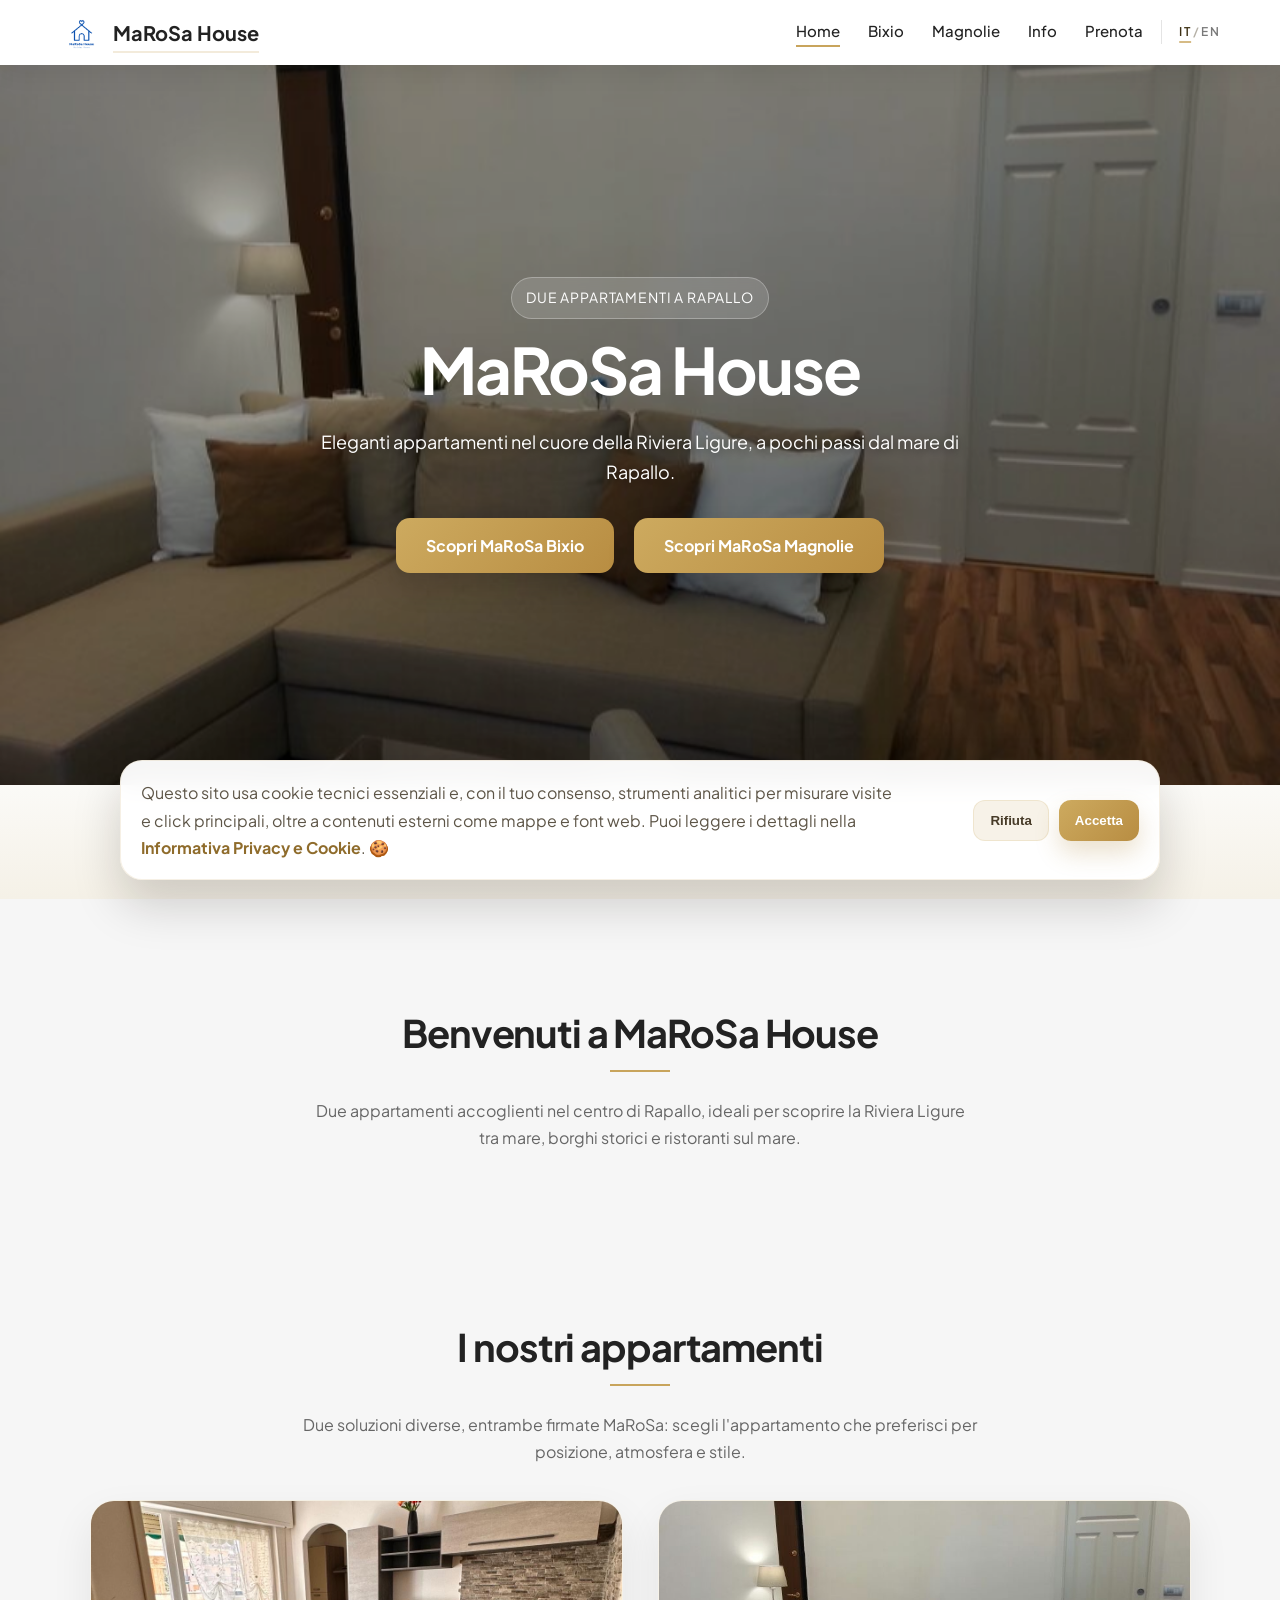
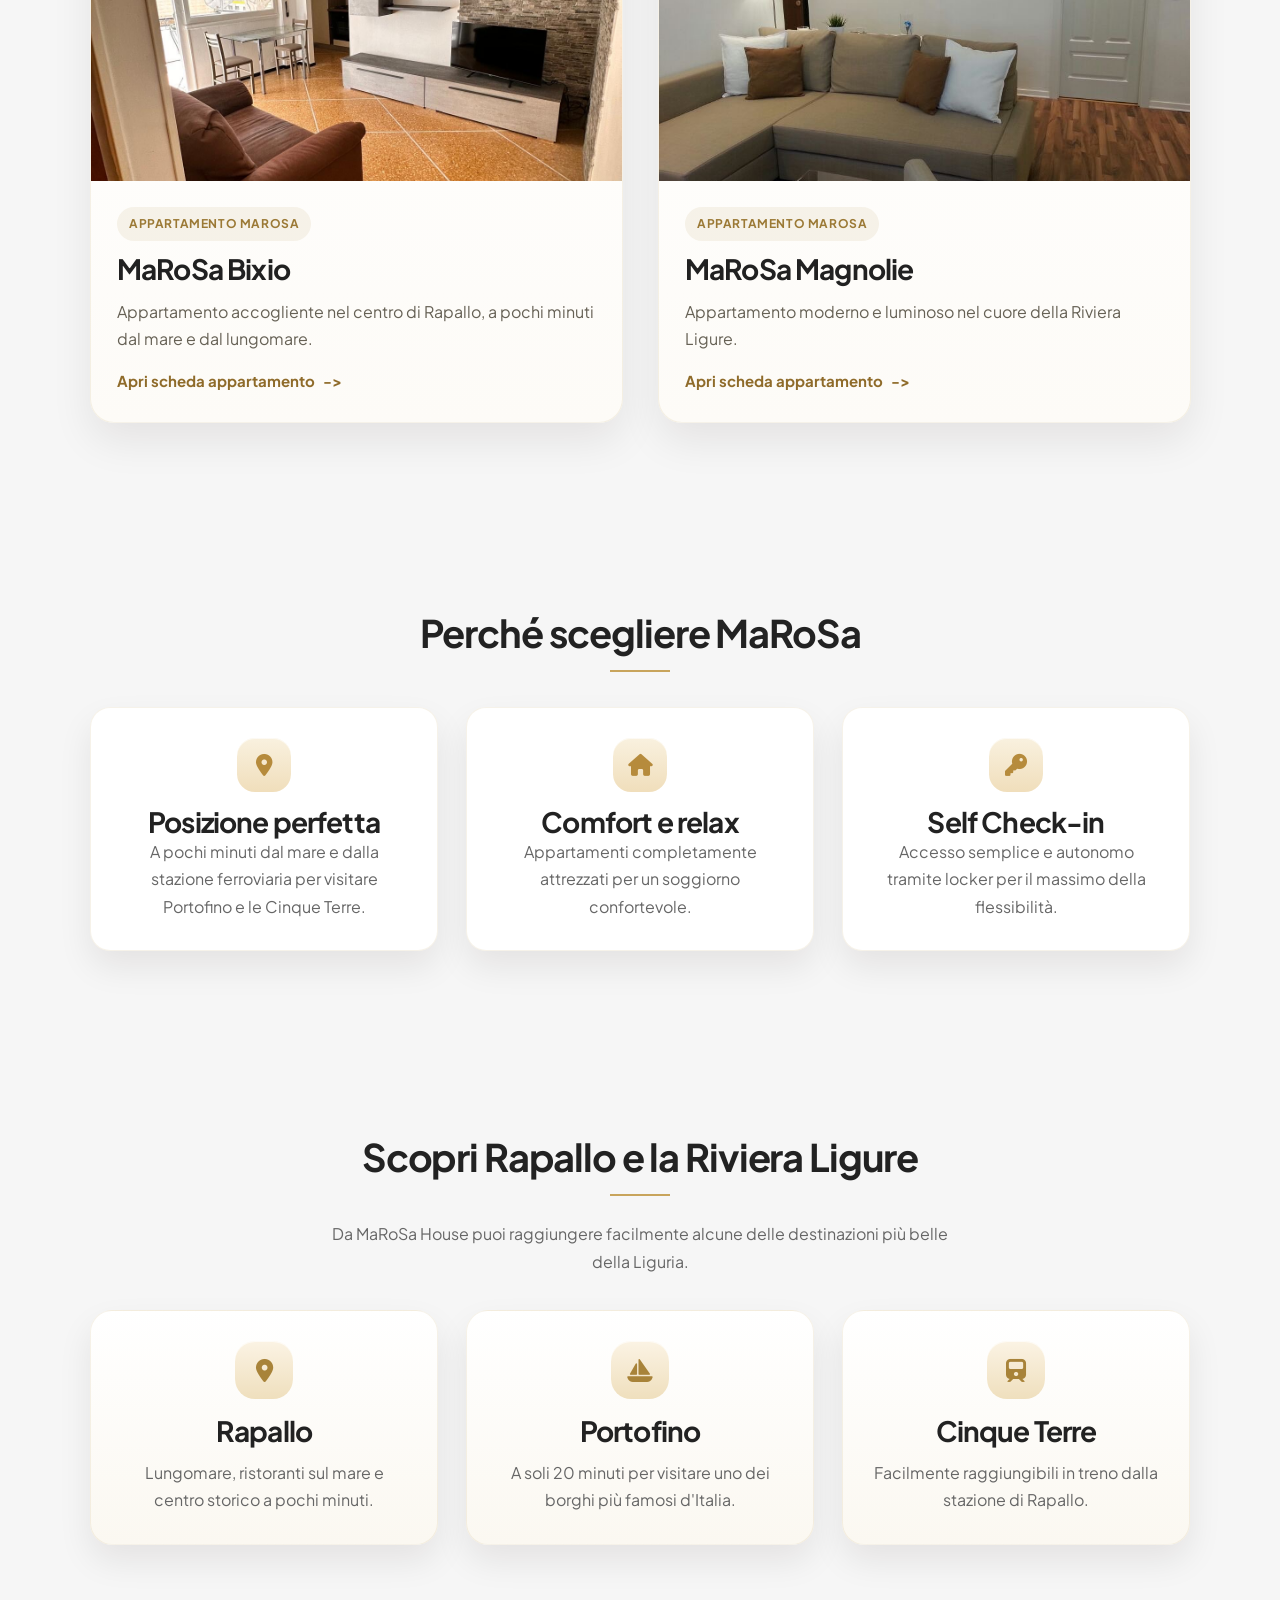
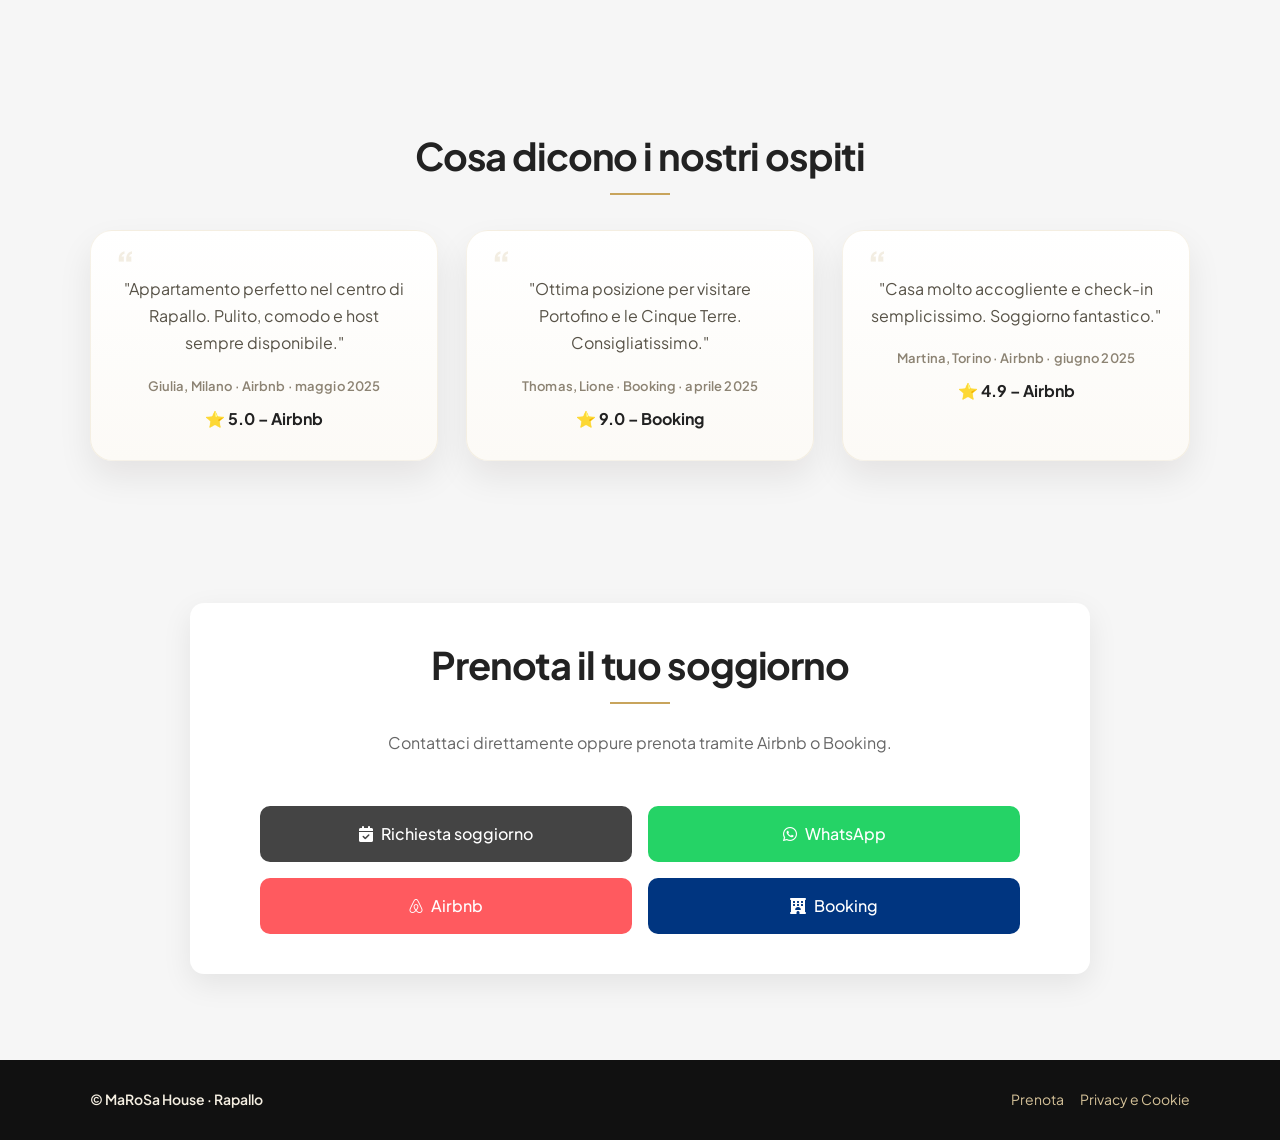
==== commit 3706922c: "Improve SEO metadata and analytics setup" ====
--- a/index.html
+++ b/index.html
@@ -11,13 +11,17 @@
       name="description"
       content="Appartamenti vacanza a Rapallo nel centro città, ideali per visitare Portofino, Santa Margherita Ligure e le Cinque Terre. Scopri MaRoSa Bixio e MaRoSa Magnolie."
     />
+    <meta name="robots" content="index, follow, max-image-preview:large" />
+    <link rel="canonical" href="https://marosahouse.it/" />
     <meta property="og:type" content="website" />
+    <meta property="og:site_name" content="MaRoSa House" />
+    <meta property="og:url" content="https://marosahouse.it/" />
     <meta property="og:title" content="MaRoSa House | Appartamenti vacanze a Rapallo" />
     <meta
       property="og:description"
       content="Appartamenti vacanza a Rapallo nel centro città, perfetti per scoprire Portofino, Santa Margherita Ligure e le Cinque Terre."
     />
-    <meta property="og:image" content="img/logo.png" />
+    <meta property="og:image" content="https://marosahouse.it/img/logo.png" />
     <meta property="og:locale" content="it_IT" />
     <meta name="twitter:card" content="summary_large_image" />
     <meta name="twitter:title" content="MaRoSa House | Appartamenti vacanze a Rapallo" />
@@ -25,14 +29,17 @@
       name="twitter:description"
       content="Appartamenti vacanza a Rapallo nel centro città, perfetti per scoprire Portofino, Santa Margherita Ligure e le Cinque Terre."
     />
-    <meta name="twitter:image" content="img/logo.png" />
+    <meta name="twitter:image" content="https://marosahouse.it/img/logo.png" />
     <script type="application/ld+json">
       {
         "@context": "https://schema.org",
         "@type": "LodgingBusiness",
         "name": "MaRoSa House",
+        "url": "https://marosahouse.it/",
         "description": "Appartamenti vacanza a Rapallo nel centro città, ideali per visitare Portofino, Santa Margherita Ligure e le Cinque Terre.",
-        "image": "img/logo.png",
+        "image": "https://marosahouse.it/img/logo.png",
+        "telephone": "+39 338 323 2007",
+        "email": "manuell.caselli@gmail.com",
         "address": {
           "@type": "PostalAddress",
           "addressLocality": "Rapallo",
@@ -41,6 +48,11 @@
         },
         "areaServed": "Rapallo",
         "availableLanguage": ["it", "en"],
+        "sameAs": [
+          "https://www.airbnb.it/rooms/1637753276156157006",
+          "https://www.airbnb.it/rooms/1370215212202187719",
+          "https://www.booking.com/hotel/it/marosa-rapallo.it.html"
+        ],
         "amenityFeature": [
           { "@type": "LocationFeatureSpecification", "name": "Wi-Fi veloce", "value": true },
           { "@type": "LocationFeatureSpecification", "name": "Self check-in", "value": true },
@@ -51,12 +63,45 @@
           "ratingValue": "4.9",
           "bestRating": "5",
           "ratingCount": "3"
-        }
+        },
+        "containsPlace": [
+          {
+            "@type": "VacationRental",
+            "name": "MaRoSa Bixio",
+            "address": {
+              "@type": "PostalAddress",
+              "streetAddress": "Via Nino Bixio",
+              "addressLocality": "Rapallo",
+              "addressRegion": "Liguria",
+              "addressCountry": "IT"
+            }
+          },
+          {
+            "@type": "VacationRental",
+            "name": "MaRoSa Magnolie",
+            "address": {
+              "@type": "PostalAddress",
+              "streetAddress": "Via Privata delle Magnolie",
+              "addressLocality": "Rapallo",
+              "addressRegion": "Liguria",
+              "addressCountry": "IT"
+            }
+          }
+        ]
       }
     </script>
-    <link rel="alternate" hreflang="it" href="index.html" />
-    <link rel="alternate" hreflang="en" href="index-en.html" />
-    <link rel="alternate" hreflang="x-default" href="index.html" />
+    <script type="application/ld+json">
+      {
+        "@context": "https://schema.org",
+        "@type": "WebSite",
+        "name": "MaRoSa House",
+        "url": "https://marosahouse.it/",
+        "inLanguage": ["it", "en"]
+      }
+    </script>
+    <link rel="alternate" hreflang="it" href="https://marosahouse.it/" />
+    <link rel="alternate" hreflang="en" href="https://marosahouse.it/index-en.html" />
+    <link rel="alternate" hreflang="x-default" href="https://marosahouse.it/" />
     <link rel="icon" href="img/logo.png" />
     <link rel="apple-touch-icon" href="img/logo.png" />
 
@@ -413,8 +458,9 @@
 
     <div class="cookie-banner" id="cookie-banner">
       <p>
-        Questo sito usa cookie tecnici essenziali e contenuti esterni come mappe
-        e font web. Puoi leggere i dettagli nella
+        Questo sito usa cookie tecnici essenziali e, con il tuo consenso,
+        strumenti analitici per misurare visite e click principali, oltre a
+        contenuti esterni come mappe e font web. Puoi leggere i dettagli nella
         <a href="privacy-cookie.html">Informativa Privacy e Cookie</a>.
       </p>
       <div class="cookie-banner-actions">
@@ -423,6 +469,8 @@
       </div>
     </div>
 
+    <script src="js/analytics-config.js"></script>
+    <script src="js/analytics.js"></script>
     <script src="js/slider.js"></script>
     <script src="js/reveal-animations.js"></script>
     <script src="js/cookie-consent.js"></script>
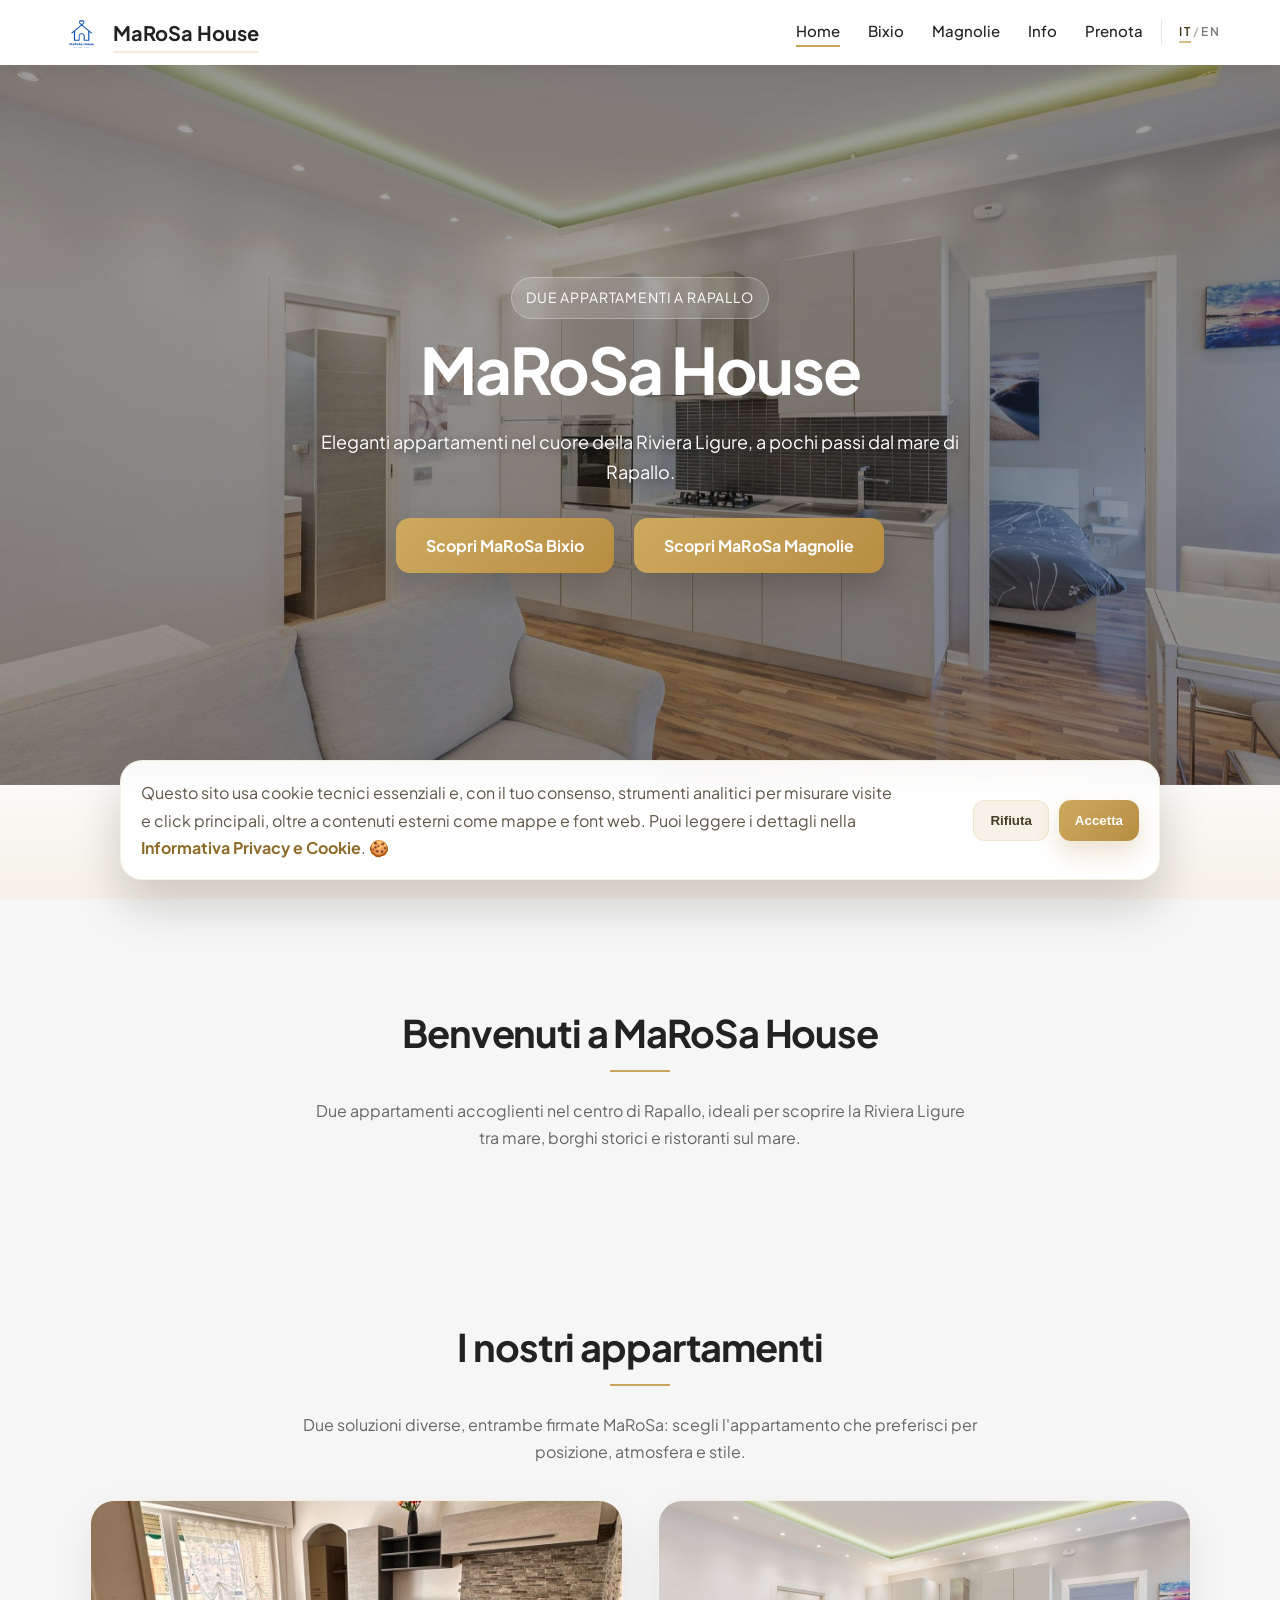
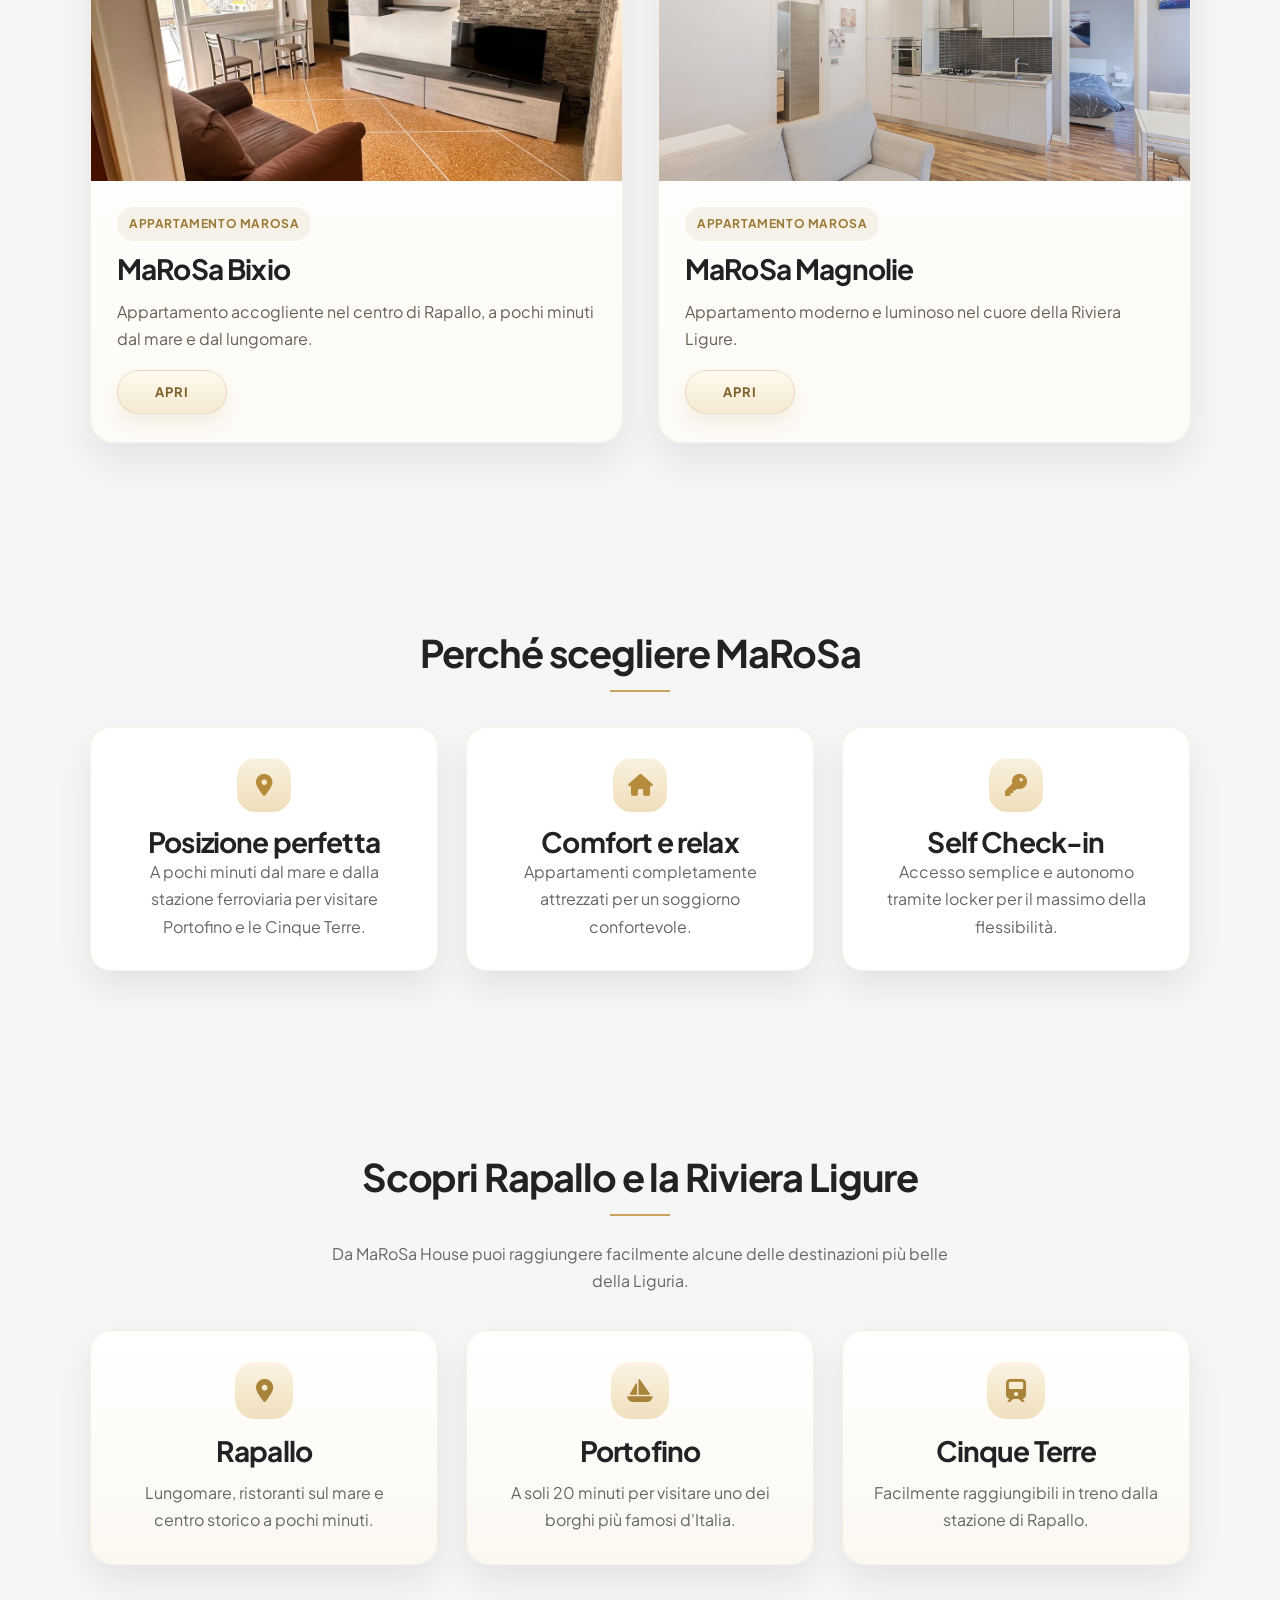
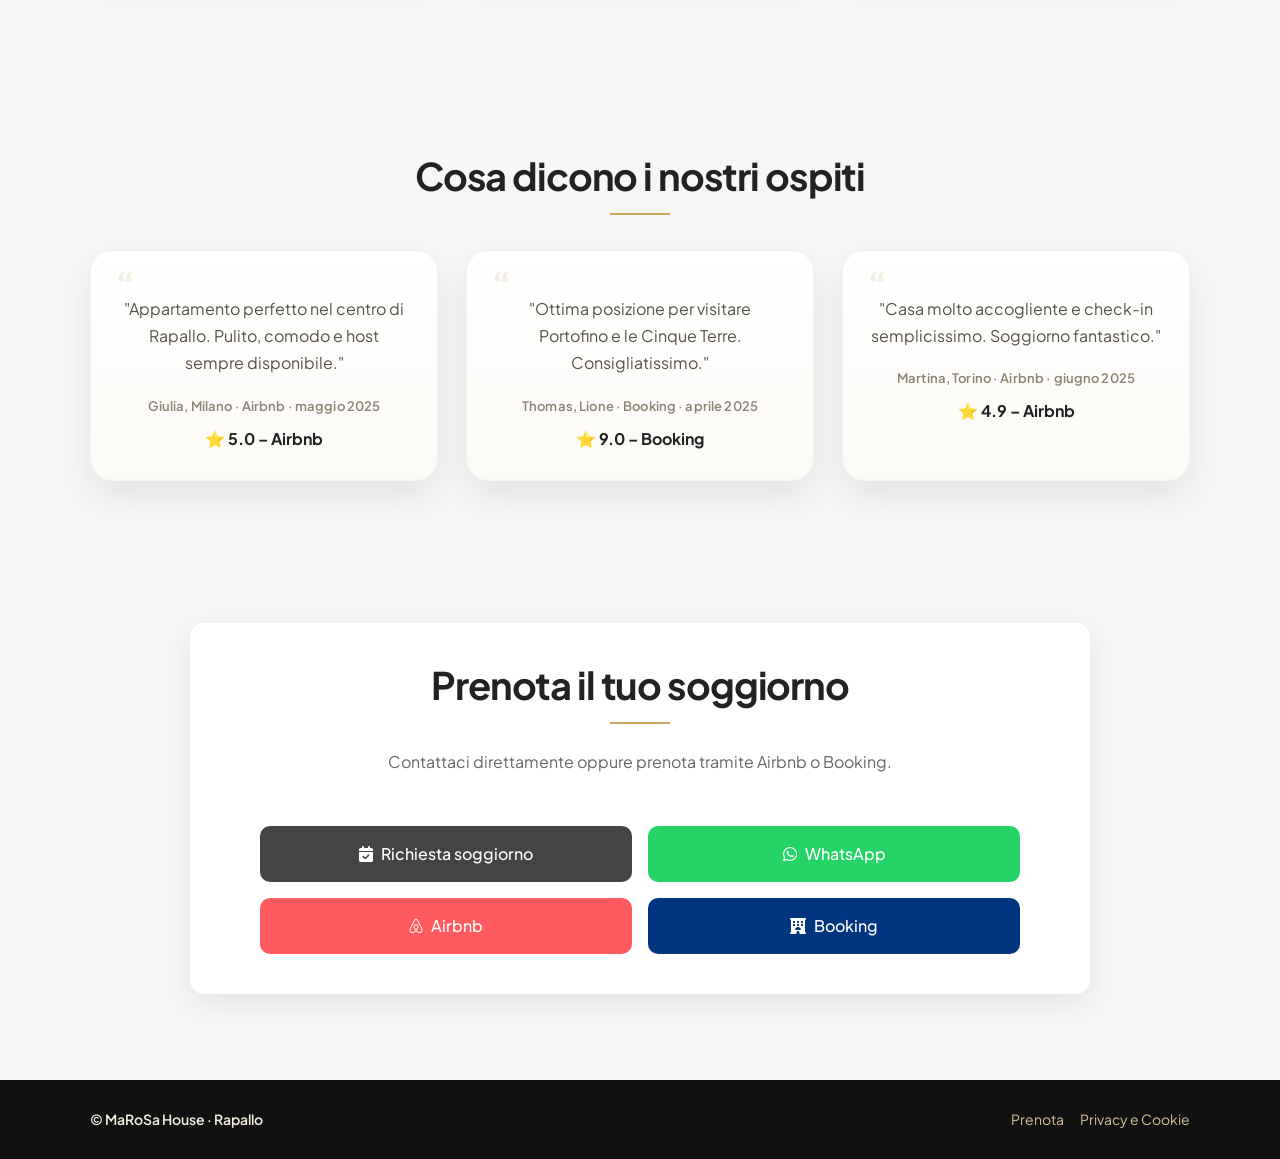
==== commit aa62950e: "Replace apartment card links with buttons" ====
--- a/index.html
+++ b/index.html
@@ -12,16 +12,16 @@
       content="Appartamenti vacanza a Rapallo nel centro città, ideali per visitare Portofino, Santa Margherita Ligure e le Cinque Terre. Scopri MaRoSa Bixio e MaRoSa Magnolie."
     />
     <meta name="robots" content="index, follow, max-image-preview:large" />
-    <link rel="canonical" href="https://marosahouse.it/" />
+    <link rel="canonical" href="https://www.marosahouse.it/" />
     <meta property="og:type" content="website" />
     <meta property="og:site_name" content="MaRoSa House" />
-    <meta property="og:url" content="https://marosahouse.it/" />
+    <meta property="og:url" content="https://www.marosahouse.it/" />
     <meta property="og:title" content="MaRoSa House | Appartamenti vacanze a Rapallo" />
     <meta
       property="og:description"
       content="Appartamenti vacanza a Rapallo nel centro città, perfetti per scoprire Portofino, Santa Margherita Ligure e le Cinque Terre."
     />
-    <meta property="og:image" content="https://marosahouse.it/img/logo.png" />
+    <meta property="og:image" content="https://www.marosahouse.it/img/logo.png" />
     <meta property="og:locale" content="it_IT" />
     <meta name="twitter:card" content="summary_large_image" />
     <meta name="twitter:title" content="MaRoSa House | Appartamenti vacanze a Rapallo" />
@@ -29,15 +29,15 @@
       name="twitter:description"
       content="Appartamenti vacanza a Rapallo nel centro città, perfetti per scoprire Portofino, Santa Margherita Ligure e le Cinque Terre."
     />
-    <meta name="twitter:image" content="https://marosahouse.it/img/logo.png" />
+    <meta name="twitter:image" content="https://www.marosahouse.it/img/logo.png" />
     <script type="application/ld+json">
       {
         "@context": "https://schema.org",
         "@type": "LodgingBusiness",
         "name": "MaRoSa House",
-        "url": "https://marosahouse.it/",
+        "url": "https://www.marosahouse.it/",
         "description": "Appartamenti vacanza a Rapallo nel centro città, ideali per visitare Portofino, Santa Margherita Ligure e le Cinque Terre.",
-        "image": "https://marosahouse.it/img/logo.png",
+        "image": "https://www.marosahouse.it/img/logo.png",
         "telephone": "+39 338 323 2007",
         "email": "manuell.caselli@gmail.com",
         "address": {
@@ -95,13 +95,13 @@
         "@context": "https://schema.org",
         "@type": "WebSite",
         "name": "MaRoSa House",
-        "url": "https://marosahouse.it/",
+        "url": "https://www.marosahouse.it/",
         "inLanguage": ["it", "en"]
       }
     </script>
-    <link rel="alternate" hreflang="it" href="https://marosahouse.it/" />
-    <link rel="alternate" hreflang="en" href="https://marosahouse.it/index-en.html" />
-    <link rel="alternate" hreflang="x-default" href="https://marosahouse.it/" />
+    <link rel="alternate" hreflang="it" href="https://www.marosahouse.it/" />
+    <link rel="alternate" hreflang="en" href="https://www.marosahouse.it/index-en.html" />
+    <link rel="alternate" hreflang="x-default" href="https://www.marosahouse.it/" />
     <link rel="icon" href="img/logo.png" />
     <link rel="apple-touch-icon" href="img/logo.png" />
 
@@ -267,7 +267,7 @@
               mare e dal lungomare.
             </p>
 
-            <span class="card-link">Apri scheda appartamento</span>
+            <span class="card-link">APRI</span>
           </div>
         </a>
 
@@ -289,7 +289,7 @@
               Appartamento moderno e luminoso nel cuore della Riviera Ligure.
             </p>
 
-            <span class="card-link">Apri scheda appartamento</span>
+            <span class="card-link">APRI</span>
           </div>
         </a>
       </div>
--- a/css/base.css
+++ b/css/base.css
@@ -795,16 +795,20 @@
 /* links sidebar */
 
 .mobile-menu a {
+  display: grid;
+  place-items: center;
   padding: 16px 18px;
+  min-height: 56px;
 
   border: 1px solid rgba(200, 164, 92, 0.28);
 
   border-radius: 16px;
 
-  text-align: left;
+  text-align: center;
 
   font-size: 17px;
   font-weight: 600;
+  line-height: 1.2;
 
   color: #333;
 
@@ -859,7 +863,6 @@
   font-weight: 700;
   letter-spacing: 0.08em;
   text-align: center;
-  justify-content: center;
   box-shadow: none;
 }
 
--- a/css/home.css
+++ b/css/home.css
@@ -371,20 +371,28 @@
 .card-link {
   display: inline-flex;
   align-items: center;
-  gap: 8px;
-  margin-top: 16px;
-  color: #8f6b2a;
-  font-size: var(--fs-body-sm);
+  justify-content: center;
+  min-width: 110px;
+  margin-top: 18px;
+  padding: 10px 18px;
+  border-radius: 999px;
+  border: 1px solid rgba(191, 161, 101, 0.28);
+  background: linear-gradient(180deg, #fffaf0 0%, #f5ead2 100%);
+  color: #7b5f26;
+  font-size: 13px;
   font-weight: 700;
+  letter-spacing: 0.08em;
+  text-transform: uppercase;
+  box-shadow: 0 10px 18px rgba(191, 161, 101, 0.14);
 }
 
 .card-link::after {
-  content: "->";
+  content: none;
   transition: transform 0.2s ease;
 }
 
 .apartment-card:hover .card-link::after {
-  transform: translateX(4px);
+  transform: none;
 }
 
 /* =================================================
--- a/css/responsive.css
+++ b/css/responsive.css
@@ -816,6 +816,16 @@
 
   .apartment-info {
     padding: 22px 20px 24px;
+    text-align: center;
+  }
+
+  .apartment-tag {
+    margin-left: auto;
+    margin-right: auto;
+  }
+
+  .card-link {
+    justify-content: center;
   }
 
   .apartment-tag {
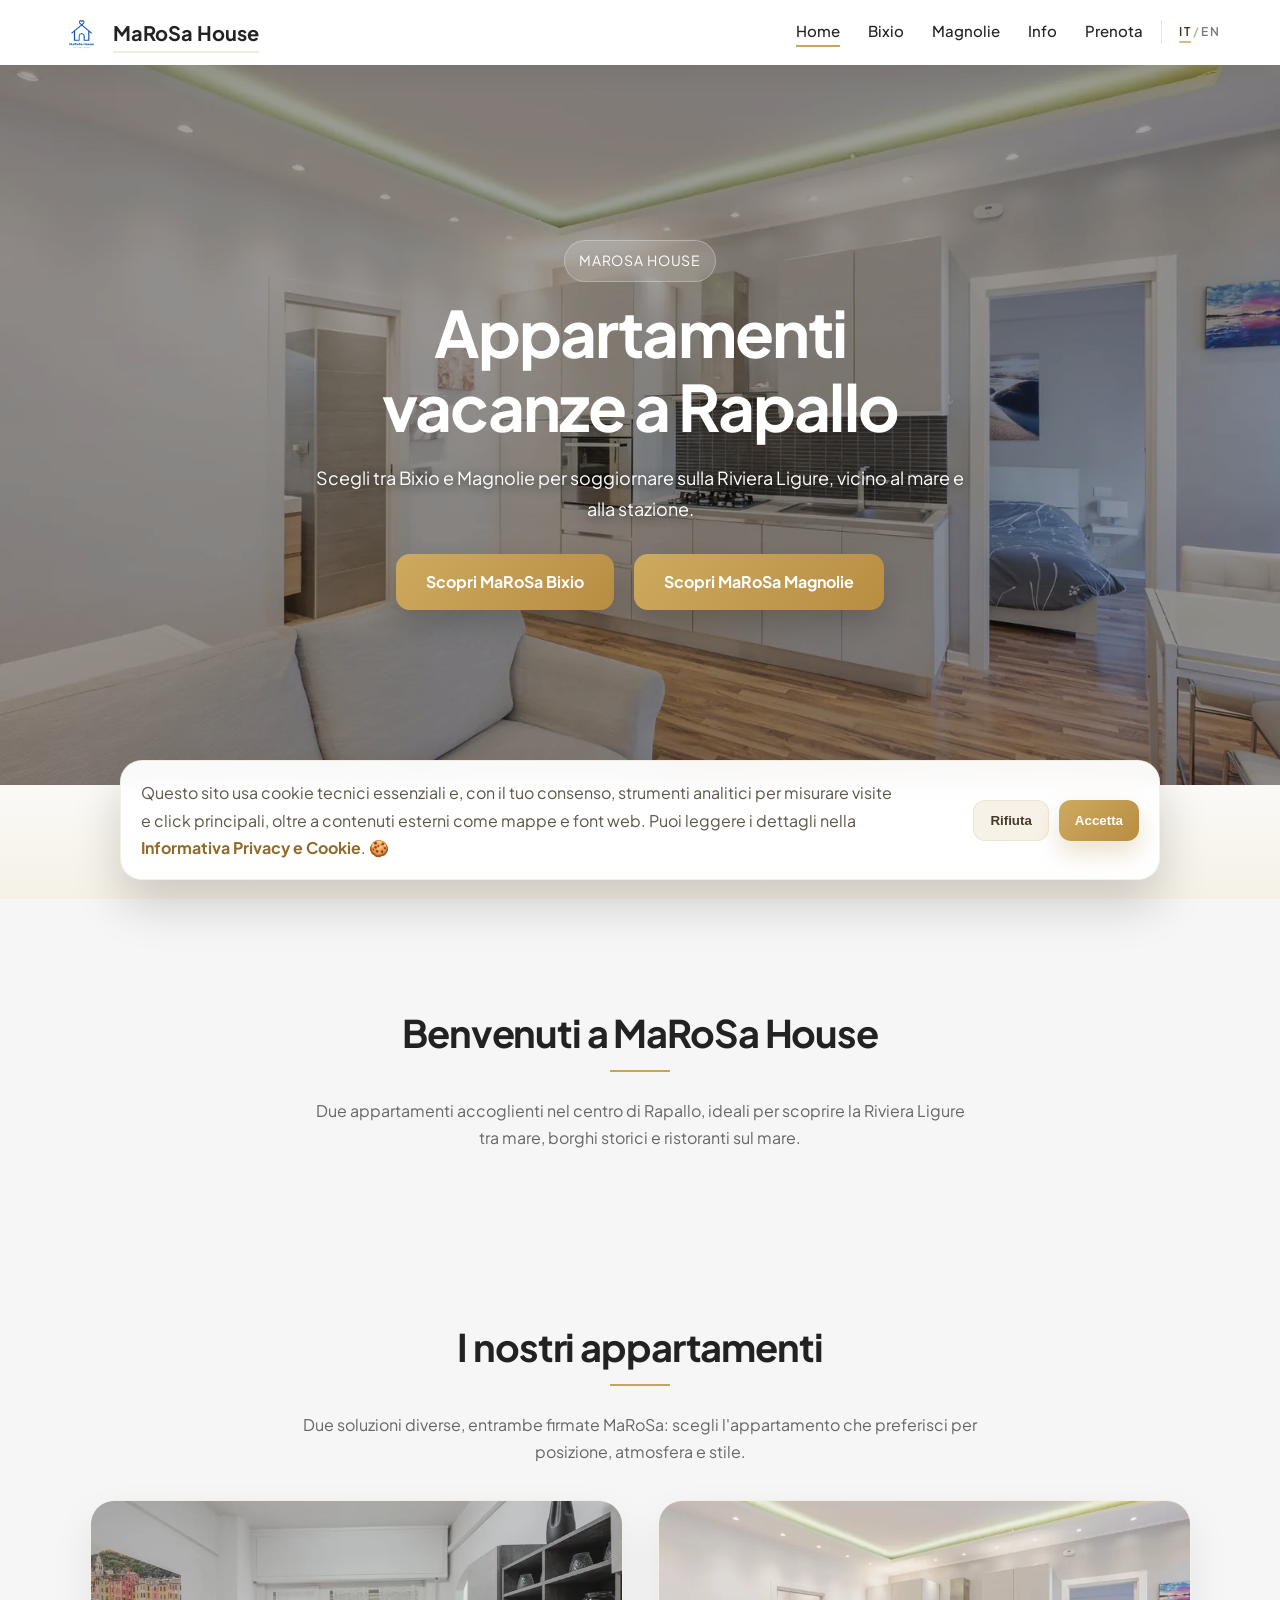
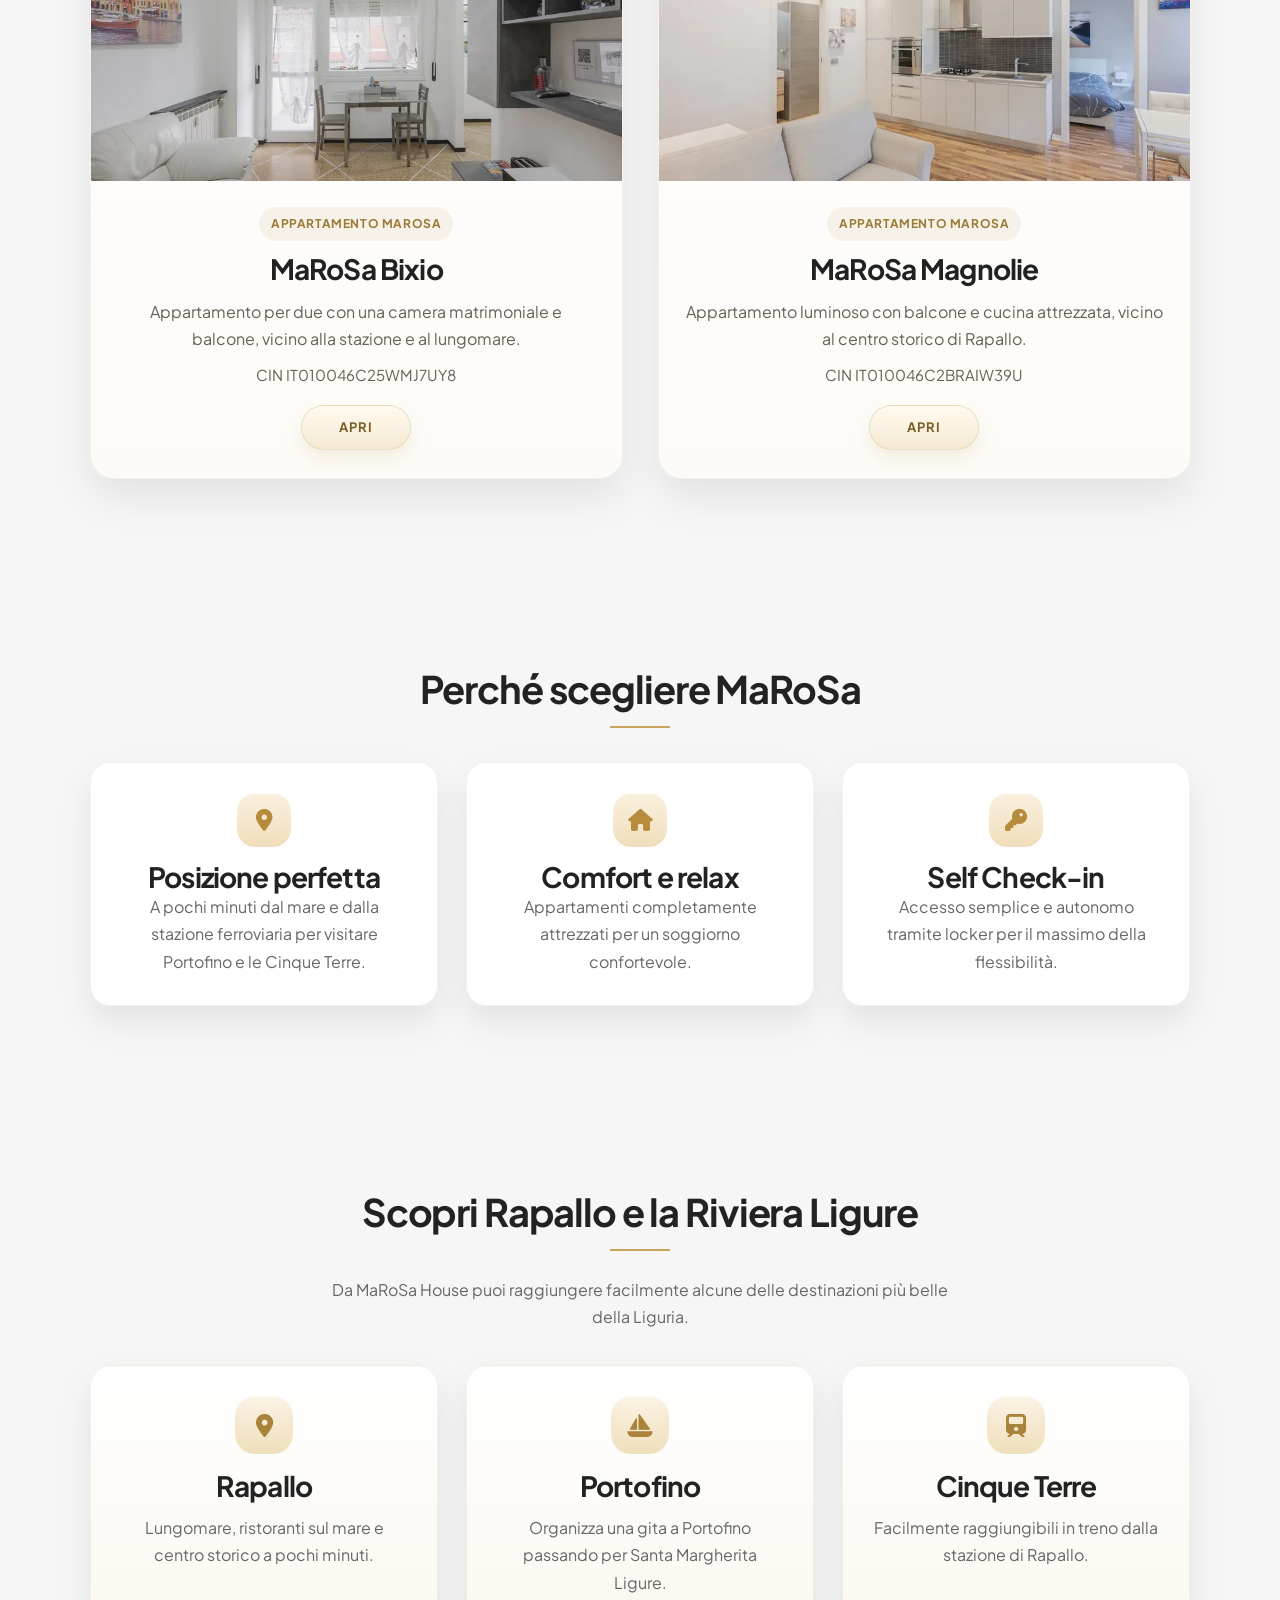
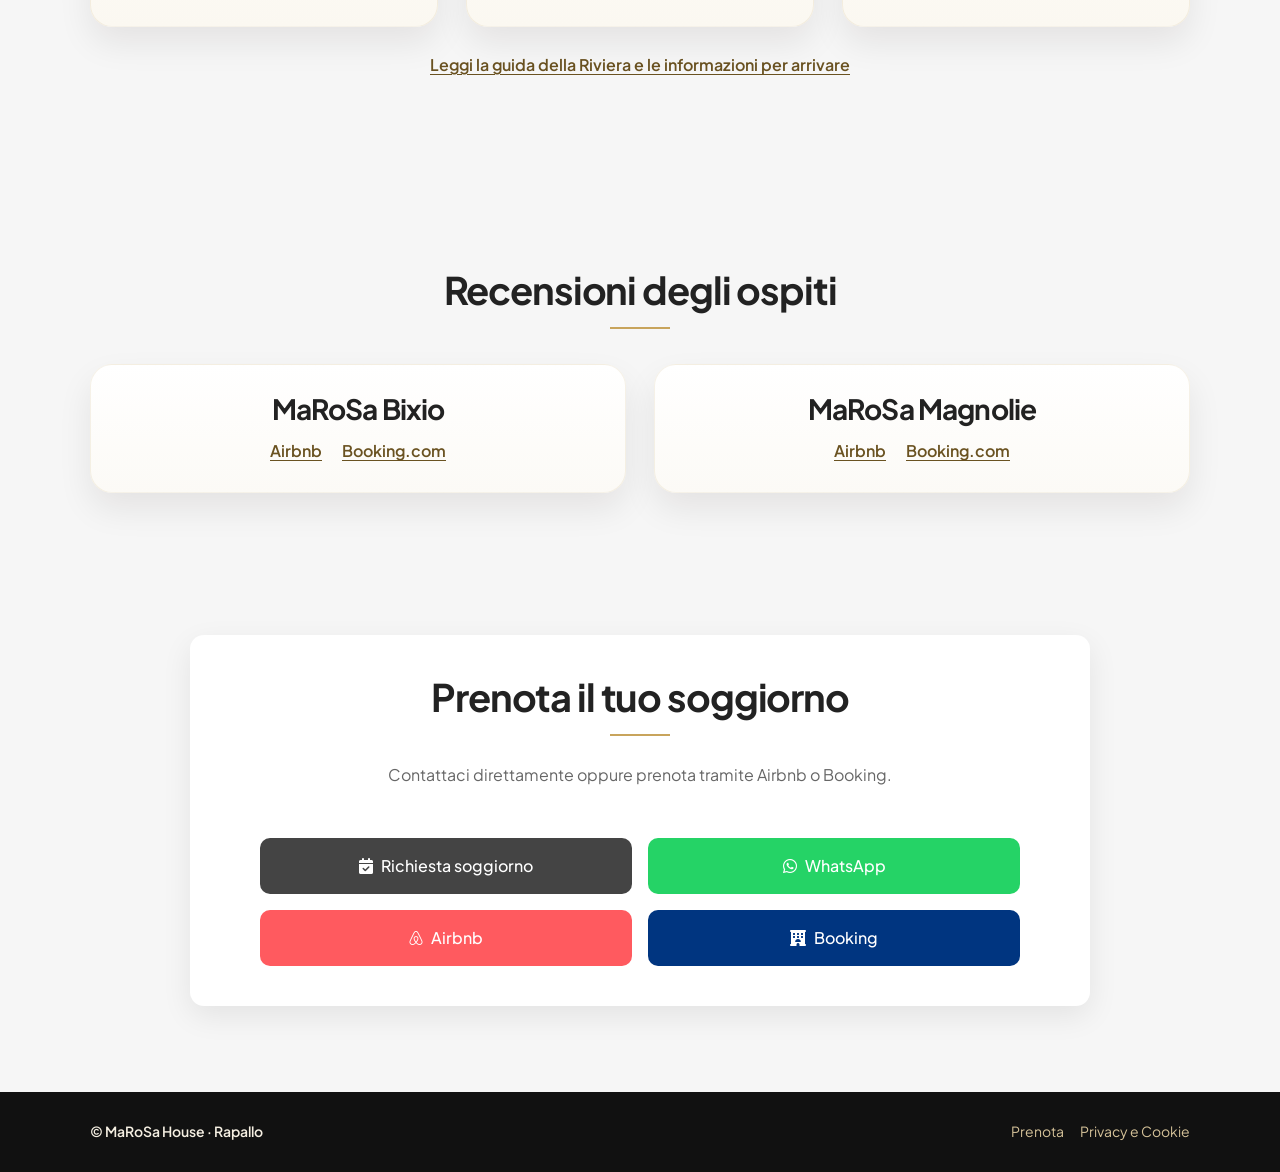
==== commit 11b116ca: "Improve site SEO, mobile performance, and booking" ====
--- a/index.html
+++ b/index.html
@@ -5,104 +5,90 @@
     <meta charset="UTF-8" />
     <meta name="viewport" content="width=device-width, initial-scale=1.0" />
 
-    <title>MaRoSa House | Appartamenti vacanze a Rapallo</title>
+    <title>Appartamenti vacanze a Rapallo | MaRoSa House</title>
 
     <meta
       name="description"
-      content="Appartamenti vacanza a Rapallo nel centro città, ideali per visitare Portofino, Santa Margherita Ligure e le Cinque Terre. Scopri MaRoSa Bixio e MaRoSa Magnolie."
+      content="Scopri MaRoSa Bixio e MaRoSa Magnolie, due appartamenti vacanze a Rapallo con cucina e check-in autonomo. Guarda le foto e invia una richiesta di soggiorno."
     />
     <meta name="robots" content="index, follow, max-image-preview:large" />
     <link rel="canonical" href="https://www.marosahouse.it/" />
     <meta property="og:type" content="website" />
     <meta property="og:site_name" content="MaRoSa House" />
     <meta property="og:url" content="https://www.marosahouse.it/" />
-    <meta property="og:title" content="MaRoSa House | Appartamenti vacanze a Rapallo" />
+    <meta property="og:title" content="Appartamenti vacanze a Rapallo | MaRoSa House" />
     <meta
       property="og:description"
-      content="Appartamenti vacanza a Rapallo nel centro città, perfetti per scoprire Portofino, Santa Margherita Ligure e le Cinque Terre."
+      content="Scopri MaRoSa Bixio e MaRoSa Magnolie, due appartamenti vacanze a Rapallo con cucina e check-in autonomo. Guarda le foto e invia una richiesta di soggiorno."
     />
-    <meta property="og:image" content="https://www.marosahouse.it/img/logo.png" />
+    <meta property="og:image" content="https://www.marosahouse.it/img/Magnolie/complete-set/magnolie-day-area-04.jpg" />
+    <meta property="og:image:width" content="1800" />
+    <meta property="og:image:height" content="1198" />
+    <meta property="og:image:alt" content="Soggiorno di MaRoSa Magnolie a Rapallo" />
     <meta property="og:locale" content="it_IT" />
+    <meta property="og:locale:alternate" content="en_GB" />
     <meta name="twitter:card" content="summary_large_image" />
-    <meta name="twitter:title" content="MaRoSa House | Appartamenti vacanze a Rapallo" />
+    <meta name="twitter:title" content="Appartamenti vacanze a Rapallo | MaRoSa House" />
     <meta
       name="twitter:description"
-      content="Appartamenti vacanza a Rapallo nel centro città, perfetti per scoprire Portofino, Santa Margherita Ligure e le Cinque Terre."
+      content="Scopri MaRoSa Bixio e MaRoSa Magnolie, due appartamenti vacanze a Rapallo con cucina e check-in autonomo. Guarda le foto e invia una richiesta di soggiorno."
     />
-    <meta name="twitter:image" content="https://www.marosahouse.it/img/logo.png" />
+    <meta name="twitter:image" content="https://www.marosahouse.it/img/Magnolie/complete-set/magnolie-day-area-04.jpg" />
     <script type="application/ld+json">
       {
         "@context": "https://schema.org",
-        "@type": "LodgingBusiness",
-        "name": "MaRoSa House",
-        "url": "https://www.marosahouse.it/",
-        "description": "Appartamenti vacanza a Rapallo nel centro città, ideali per visitare Portofino, Santa Margherita Ligure e le Cinque Terre.",
-        "image": "https://www.marosahouse.it/img/logo.png",
-        "telephone": "+39 338 323 2007",
-        "email": "manuell.caselli@gmail.com",
-        "address": {
-          "@type": "PostalAddress",
-          "addressLocality": "Rapallo",
-          "addressRegion": "Liguria",
-          "addressCountry": "IT"
-        },
-        "areaServed": "Rapallo",
-        "availableLanguage": ["it", "en"],
-        "sameAs": [
-          "https://www.airbnb.it/rooms/1637753276156157006",
-          "https://www.airbnb.it/rooms/1370215212202187719",
-          "https://www.booking.com/hotel/it/marosa-rapallo.it.html"
-        ],
-        "amenityFeature": [
-          { "@type": "LocationFeatureSpecification", "name": "Wi-Fi veloce", "value": true },
-          { "@type": "LocationFeatureSpecification", "name": "Self check-in", "value": true },
-          { "@type": "LocationFeatureSpecification", "name": "Aria condizionata", "value": true }
-        ],
-        "aggregateRating": {
-          "@type": "AggregateRating",
-          "ratingValue": "4.9",
-          "bestRating": "5",
-          "ratingCount": "3"
-        },
-        "containsPlace": [
+        "@graph": [
           {
-            "@type": "VacationRental",
-            "name": "MaRoSa Bixio",
-            "address": {
-              "@type": "PostalAddress",
-              "streetAddress": "Via Nino Bixio",
-              "addressLocality": "Rapallo",
-              "addressRegion": "Liguria",
-              "addressCountry": "IT"
+            "@type": "Organization",
+            "@id": "https://www.marosahouse.it/#organization",
+            "name": "MaRoSa House",
+            "url": "https://www.marosahouse.it/",
+            "logo": "https://www.marosahouse.it/img/logo.png",
+            "contactPoint": {
+              "@type": "ContactPoint",
+              "contactType": "reservations",
+              "telephone": "+393383232007",
+              "email": "manuell.caselli@gmail.com",
+              "availableLanguage": [
+                "it",
+                "en"
+              ]
             }
           },
           {
-            "@type": "VacationRental",
-            "name": "MaRoSa Magnolie",
-            "address": {
-              "@type": "PostalAddress",
-              "streetAddress": "Via Privata delle Magnolie",
-              "addressLocality": "Rapallo",
-              "addressRegion": "Liguria",
-              "addressCountry": "IT"
+            "@type": "WebSite",
+            "@id": "https://www.marosahouse.it/#website",
+            "name": "MaRoSa House",
+            "url": "https://www.marosahouse.it/",
+            "inLanguage": [
+              "it",
+              "en"
+            ],
+            "publisher": {
+              "@id": "https://www.marosahouse.it/#organization"
+            }
+          },
+          {
+            "@type": "WebPage",
+            "@id": "https://www.marosahouse.it/#webpage",
+            "url": "https://www.marosahouse.it/",
+            "name": "Appartamenti vacanze a Rapallo | MaRoSa House",
+            "description": "Scopri MaRoSa Bixio e MaRoSa Magnolie, due appartamenti vacanze a Rapallo con cucina e check-in autonomo. Guarda le foto e invia una richiesta di soggiorno.",
+            "inLanguage": "it",
+            "isPartOf": {
+              "@id": "https://www.marosahouse.it/#website"
+            },
+            "about": {
+              "@id": "https://www.marosahouse.it/#organization"
             }
           }
         ]
       }
     </script>
-    <script type="application/ld+json">
-      {
-        "@context": "https://schema.org",
-        "@type": "WebSite",
-        "name": "MaRoSa House",
-        "url": "https://www.marosahouse.it/",
-        "inLanguage": ["it", "en"]
-      }
-    </script>
     <link rel="alternate" hreflang="it" href="https://www.marosahouse.it/" />
     <link rel="alternate" hreflang="en" href="https://www.marosahouse.it/index-en.html" />
     <link rel="alternate" hreflang="x-default" href="https://www.marosahouse.it/" />
-    <link rel="icon" href="img/logo.png" />
+    <link rel="icon" href="img/favicon.png" type="image/png" sizes="96x96" />
     <link rel="apple-touch-icon" href="img/logo.png" />
 
     <link rel="stylesheet" href="css/base.css" />
@@ -121,14 +107,15 @@
   </head>
 
   <body>
+    <a class="skip-link" href="#main-content">Vai al contenuto</a>
     <!-- HEADER -->
-    <div class="menu-overlay" id="menu-overlay"></div>
+    <div class="menu-overlay" id="menu-overlay" aria-hidden="true"></div>
     <header class="header">
       <div class="container header-container">
-        <a href="index.html" class="logo">
+        <a href="/" class="logo">
           <img
             src="img/logo.png"
-            alt="MaRoSa House"
+            alt=""
             width="1024"
             height="856"
             decoding="async"
@@ -138,31 +125,31 @@
 
         <div class="header-tools">
           <nav class="nav">
-            <a class="active" href="index.html">Home</a>
+            <a class="active" href="/">Home</a>
             <a href="marosa-bixio.html">Bixio</a>
             <a href="marosa-magnolie.html">Magnolie</a>
             <a href="info.html">Info</a>
             <a href="prenota.html">Prenota</a>
           </nav>
           <div class="language-switch" aria-label="Selezione lingua">
-            <a class="active" href="index.html">IT</a>
+            <a class="active" href="/">IT</a>
             <a href="index-en.html">EN</a>
           </div>
         </div>
 
         <!-- HAMBURGER -->
-        <div class="menu-toggle" id="menu-toggle">☰</div>
+        <button type="button" class="menu-toggle" id="menu-toggle" aria-label="Apri menu" aria-haspopup="dialog" aria-controls="mobile-menu" aria-expanded="false"></button>
       </div>
     </header>
 
     <!-- MOBILE MENU -->
-    <div class="mobile-menu" id="mobile-menu">
+    <div class="mobile-menu" id="mobile-menu" role="dialog" aria-modal="true" aria-label="Navigazione principale">
       <button class="mobile-menu-close" id="mobile-menu-close" aria-label="Chiudi menu">×</button>
       <div class="mobile-menu-language" aria-label="Selezione lingua">
-        <a class="active" href="index.html">IT</a>
+        <a class="active" href="/">IT</a>
         <a href="index-en.html">EN</a>
       </div>
-      <a class="active" href="index.html">Home</a>
+      <a class="active" href="/">Home</a>
       <a href="marosa-bixio.html">Bixio</a>
       <a href="marosa-magnolie.html">Magnolie</a>
       <a href="info.html">Info</a>
@@ -171,34 +158,25 @@
 
     <!-- HERO -->
 
+    <main id="main-content" tabindex="-1">
     <section class="hero-slider">
-      <div class="slides">
-        <div
-          class="slide active"
-          style="background-image: url('img/Magnolie/magnolie-livingroom1.jpg')"
-        ></div>
-
-        <div
-          class="slide"
-          style="background-image: url('img/Bixio/bixio-livingroom1.jpg')"
-        ></div>
-
-        <div
-          class="slide"
-          style="background-image: url('img/Magnolie/magnolie-kitchen2.jpg')"
-        ></div>
-      </div>
+      <img
+        class="hero-photo"
+        src="img/Magnolie/magnolie-livingroom1.jpg"
+        srcset="img/Magnolie/magnolie-livingroom1-800.webp 800w, img/Magnolie/magnolie-livingroom1-1600.webp 1600w"
+        sizes="100vw"
+        width="1800"
+        height="1198"
+        fetchpriority="high"
+        alt="Soggiorno di MaRoSa Magnolie a Rapallo"
+      />
 
       <div class="hero-content">
-        <span class="hero-kicker">Due appartamenti a Rapallo</span>
-        <h1>MaRoSa House</h1>
-
-        <p>
-          Eleganti appartamenti nel cuore della Riviera Ligure, a pochi passi
-          dal mare di Rapallo.
-        </p>
-
-        <!-- NUOVO: BADGE RECENSIONI -->
+        <span class="hero-kicker">MaRoSa House</span>
+        <h1>Appartamenti vacanze a Rapallo</h1>
+
+        <p>Scegli tra Bixio e Magnolie per soggiornare sulla Riviera Ligure, vicino al mare e alla stazione.</p>
+
         <div class="hero-buttons">
           <a href="marosa-bixio.html" class="btn">Scopri MaRoSa Bixio</a>
 
@@ -209,15 +187,9 @@
 
     <section class="trust">
       <div class="trust-container">
-        <div class="trust-item">
-          <i class="fa-solid fa-star"></i>
-          <span>4.9 su Airbnb</span>
-        </div>
-
-        <div class="trust-item">
-          <i class="fa-solid fa-award"></i>
-          <span>Superhost</span>
-        </div>
+        <div class="trust-item"><i class="fa-solid fa-wifi"></i><span>Wi-Fi</span></div>
+
+        <div class="trust-item"><i class="fa-solid fa-key"></i><span>Check-in autonomo</span></div>
 
         <div class="trust-item">
           <i class="fa-solid fa-location-dot"></i>
@@ -251,11 +223,13 @@
         <a href="marosa-bixio.html" class="apartment-card">
           <img
             src="img/Bixio/bixio-livingroom2.jpg"
+            srcset="img/Bixio/bixio-livingroom2-800.webp 800w, img/Bixio/bixio-livingroom2.jpg 1800w"
+            sizes="(max-width: 768px) calc(100vw - 48px), (max-width: 1180px) 46vw, 605px"
+            width="1800"
+            height="1198"
+            decoding="async"
             alt="Soggiorno MaRoSa Bixio"
-            width="1200"
-            height="1600"
             loading="lazy"
-            decoding="async"
           />
 
           <div class="apartment-info">
@@ -263,9 +237,9 @@
             <h3>MaRoSa Bixio</h3>
 
             <p>
-              Appartamento accogliente nel centro di Rapallo, a pochi minuti dal
-              mare e dal lungomare.
+              Appartamento per due con una camera matrimoniale e balcone, vicino alla stazione e al lungomare.
             </p>
+            <p class="apartment-cin">CIN IT010046C25WMJ7UY8</p>
 
             <span class="card-link">APRI</span>
           </div>
@@ -274,11 +248,13 @@
         <a href="marosa-magnolie.html" class="apartment-card">
           <img
             src="img/Magnolie/magnolie-livingroom1.jpg"
+            srcset="img/Magnolie/magnolie-livingroom1-800.webp 800w, img/Magnolie/magnolie-livingroom1.jpg 1800w"
+            sizes="(max-width: 768px) calc(100vw - 48px), (max-width: 1180px) 46vw, 605px"
+            width="1800"
+            height="1198"
+            decoding="async"
             alt="Soggiorno MaRoSa Magnolie"
-            width="816"
-            height="612"
             loading="lazy"
-            decoding="async"
           />
 
           <div class="apartment-info">
@@ -286,8 +262,9 @@
             <h3>MaRoSa Magnolie</h3>
 
             <p>
-              Appartamento moderno e luminoso nel cuore della Riviera Ligure.
+              Appartamento luminoso con balcone e cucina attrezzata, vicino al centro storico di Rapallo.
             </p>
+            <p class="apartment-cin">CIN IT010046C2BRAIW39U</p>
 
             <span class="card-link">APRI</span>
           </div>
@@ -356,7 +333,7 @@
           <i class="fa-solid fa-sailboat"></i>
           <h3>Portofino</h3>
           <p>
-            A soli 20 minuti per visitare uno dei borghi più famosi d'Italia.
+            Organizza una gita a Portofino passando per Santa Margherita Ligure.
           </p>
         </div>
 
@@ -366,39 +343,27 @@
           <p>Facilmente raggiungibili in treno dalla stazione di Rapallo.</p>
         </div>
       </div>
+      <p><a href="info.html">Leggi la guida della Riviera e le informazioni per arrivare</a></p>
     </section>
 
     <!-- NUOVA SEZIONE RECENSIONI -->
 
     <section class="reviews">
-      <h2>Cosa dicono i nostri ospiti</h2>
-
+      <h2>Recensioni degli ospiti</h2>
       <div class="reviews-grid">
         <div class="review-card">
-          <p>
-            "Appartamento perfetto nel centro di Rapallo. Pulito, comodo e host
-            sempre disponibile."
-          </p>
-          <span class="review-meta">Giulia, Milano · Airbnb · maggio 2025</span>
-          <strong>⭐ 5.0 – Airbnb</strong>
-        </div>
-
+          <h3>MaRoSa Bixio</h3>
+          <p>
+            <a href="https://www.airbnb.it/rooms/1370215212202187719" target="_blank" rel="noopener noreferrer" aria-label="Recensioni di MaRoSa Bixio su Airbnb">Airbnb</a>
+            <a href="https://www.booking.com/hotel/it/marosa-rapallo.it.html" target="_blank" rel="noopener noreferrer" aria-label="Recensioni di MaRoSa Bixio su Booking.com">Booking.com</a>
+          </p>
+        </div>
         <div class="review-card">
-          <p>
-            "Ottima posizione per visitare Portofino e le Cinque Terre.
-            Consigliatissimo."
-          </p>
-          <span class="review-meta">Thomas, Lione · Booking · aprile 2025</span>
-          <strong>⭐ 9.0 – Booking</strong>
-        </div>
-
-        <div class="review-card">
-          <p>
-            "Casa molto accogliente e check-in semplicissimo. Soggiorno
-            fantastico."
-          </p>
-          <span class="review-meta">Martina, Torino · Airbnb · giugno 2025</span>
-          <strong>⭐ 4.9 – Airbnb</strong>
+          <h3>MaRoSa Magnolie</h3>
+          <p>
+            <a href="https://www.airbnb.com/rooms/1637753276156157006" target="_blank" rel="noopener noreferrer" aria-label="Recensioni di MaRoSa Magnolie su Airbnb">Airbnb</a>
+            <a href="https://www.booking.com/hotel/it/casa-vacanze-marosa-rapallo-magnolie.it.html" target="_blank" rel="noopener noreferrer" aria-label="Recensioni di MaRoSa Magnolie su Booking.com">Booking.com</a>
+          </p>
         </div>
       </div>
     </section>
@@ -426,7 +391,7 @@
 
         <a
           class="btn airbnb"
-          href="https://www.airbnb.it/rooms/1637753276156157006"
+          href="https://www.airbnb.com/rooms/1637753276156157006"
           target="_blank"
           rel="noopener noreferrer"
         >
@@ -445,6 +410,8 @@
     </section>
 
     <!-- FOOTER -->
+
+    </main>
 
     <footer class="footer">
       <div class="footer-inner">
@@ -471,7 +438,6 @@
 
     <script src="js/analytics-config.js"></script>
     <script src="js/analytics.js"></script>
-    <script src="js/slider.js"></script>
     <script src="js/reveal-animations.js"></script>
     <script src="js/cookie-consent.js"></script>
     <script src="js/sidebar.js"></script>
--- a/css/base.css
+++ b/css/base.css
@@ -61,6 +61,22 @@
 a {
   text-decoration: none;
   color: inherit;
+}
+
+.skip-link {
+  position: fixed;
+  top: 12px;
+  left: 12px;
+  z-index: 5000;
+  padding: 12px 16px;
+  border-radius: 8px;
+  background: #fff;
+  color: #26221b;
+  transform: translateY(calc(-100% - 16px));
+}
+
+.skip-link:focus {
+  transform: none;
 }
 
 img,
@@ -561,11 +577,12 @@
   padding: 0 20px;
 }
 
-.info-intro h2 {
+.info-intro :is(h1, h2) {
+  font-size: var(--fs-h2-section);
   margin-bottom: 15px;
 }
 
-.info-intro h2::after {
+.info-intro :is(h1, h2)::after {
   content: "";
 
   display: block;
@@ -814,7 +831,7 @@
 
   background: rgba(255, 255, 255, 0.72);
 
-  transition: all 0.25s ease;
+  transition: background 0.25s ease, color 0.25s ease, transform 0.25s ease, box-shadow 0.25s ease;
 }
 
 .mobile-menu a:hover {
--- a/css/home.css
+++ b/css/home.css
@@ -13,11 +13,11 @@
 
   text-align: center;
   color: white;
+  background: #433c33;
 
   overflow: hidden;
 }
 
-.hero-slider,
 .trust,
 .intro,
 .apartments-preview,
@@ -69,43 +69,19 @@
 .hero-slider::before {
   content: "";
   position: absolute;
+  inset: 0;
   width: 100%;
   height: 100%;
   background: rgba(0, 0, 0, 0.35);
   z-index: 1;
 }
 
-/* container slide */
-
-.slides {
+.hero-slider .hero-photo {
   position: absolute;
+  inset: 0;
   width: 100%;
   height: 100%;
-  top: 0;
-  left: 0;
-}
-
-/* singola slide */
-
-.slide {
-  position: absolute;
-  width: 100%;
-  height: 100%;
-
-  background-size: cover;
-  background-position: center;
-  transform: translateZ(0);
-  backface-visibility: hidden;
-  will-change: opacity;
-
-  opacity: 0;
-  transition: opacity 1.6s ease;
-}
-
-/* slide attiva */
-
-.slide.active {
-  opacity: 1;
+  object-fit: cover;
 }
 
 /* contenuto hero */
@@ -137,6 +113,29 @@
   font-size: var(--fs-h1-hero);
   margin-bottom: 20px;
   text-wrap: balance;
+}
+
+@keyframes heroMobileTitleReveal {
+  0% {
+    opacity: 0;
+    transform: translateY(24px) scale(0.94);
+    filter: blur(10px);
+  }
+  100% {
+    opacity: 1;
+    transform: translateY(0) scale(1);
+    filter: blur(0);
+  }
+}
+
+@keyframes heroMobileTitleGlow {
+  0%,
+  100% {
+    box-shadow: 0 18px 36px rgba(0, 0, 0, 0.16);
+  }
+  50% {
+    box-shadow: 0 24px 44px rgba(205, 170, 95, 0.28);
+  }
 }
 
 /* sottotitolo */
@@ -343,12 +342,14 @@
   position: relative;
   z-index: 1;
   padding: 26px 26px 28px;
-  text-align: left;
+  text-align: center;
 }
 
 .apartment-tag {
   display: inline-block;
   margin-bottom: 12px;
+  margin-left: auto;
+  margin-right: auto;
   padding: 7px 12px;
   border-radius: 999px;
   background: rgba(191, 161, 101, 0.12);
@@ -366,6 +367,11 @@
 
 .apartment-info p {
   color: #666155;
+}
+
+.apartment-info .apartment-cin {
+  margin-top: 10px;
+  font-size: var(--fs-body-sm);
 }
 
 .card-link {
@@ -509,7 +515,7 @@
 .reviews-grid {
   display: grid;
 
-  grid-template-columns: repeat(3, 1fr);
+  grid-template-columns: repeat(2, minmax(0, 1fr));
   align-items: stretch;
 
   gap: 28px;
@@ -520,10 +526,9 @@
 .review-card {
   width: 100%;
   height: 100%;
-  position: relative;
   background: linear-gradient(180deg, #ffffff 0%, #fcfaf6 100%);
 
-  padding: 44px 28px 28px;
+  padding: 28px;
 
   border-radius: 22px;
 
@@ -533,30 +538,27 @@
   transition: all 0.25s ease;
 }
 
-.review-card::before {
-  content: "\201C";
-  position: absolute;
-  top: 16px;
-  left: 24px;
-  color: rgba(191, 161, 101, 0.18);
-  font-size: 34px;
-  font-weight: 800;
-  line-height: 1;
+.review-card h3 {
+  margin-bottom: 12px;
+}
+
+.location > p:last-child {
+  margin-top: 24px;
 }
 
 .review-card p {
-  position: relative;
-  z-index: 1;
-  color: #575247;
-}
-
-.review-meta {
-  display: block;
-  margin: 18px 0 8px;
-  color: #8c8373;
-  font-size: 13px;
+  display: flex;
+  flex-wrap: wrap;
+  justify-content: center;
+  gap: 8px 20px;
+}
+
+.review-card a,
+.location > p > a {
+  color: #6a5221;
   font-weight: 600;
-  letter-spacing: 0.01em;
+  text-decoration: underline;
+  text-underline-offset: 0.2em;
 }
 
 .review-card:hover {
@@ -585,7 +587,6 @@
 }
 
 @media (prefers-reduced-motion: reduce) {
-  .hero-slider,
   .trust,
   .intro,
   .apartments-preview,
--- a/css/responsive.css
+++ b/css/responsive.css
@@ -444,21 +444,22 @@
 
   .apartment-info {
     padding: 24px 22px 26px;
+    text-align: center;
   }
 
   .apartment-tag {
+    margin-left: auto;
+    margin-right: auto;
     padding: 6px 11px;
+  }
+
+  .card-link {
+    justify-content: center;
   }
 
   .review-card {
     padding: 30px 24px 24px;
     border-radius: 20px;
-  }
-
-  .review-card::before {
-    top: 16px;
-    left: 18px;
-    font-size: 30px;
   }
 
   .features-grid {
@@ -568,14 +569,12 @@
     -webkit-backdrop-filter: none;
   }
 
-  .hero-slider,
   .trust,
   .intro,
   .apartments-preview,
   .why,
   .reviews,
-  .booking,
-  .hero-apartment {
+  .booking {
     animation: none;
   }
 
@@ -658,23 +657,62 @@
   }
 
   .hero-slider h1 {
+    font-size: clamp(32px, 9vw, var(--fs-h1-hero));
     line-height: 1.15;
-    margin-bottom: 14px;
+    display: inline-block;
+    margin: 0 auto 6px;
+    padding: 14px 18px 18px;
+    border-radius: 26px;
+    background:
+      radial-gradient(circle at top, rgba(255, 255, 255, 0.28), transparent 58%),
+      linear-gradient(180deg, rgba(255, 248, 231, 0.2) 0%, rgba(189, 146, 60, 0.16) 100%);
+    border: 1px solid rgba(255, 255, 255, 0.2);
+    box-shadow: 0 18px 36px rgba(0, 0, 0, 0.16);
+    text-shadow: 0 6px 20px rgba(0, 0, 0, 0.34);
+    backdrop-filter: blur(10px);
+    -webkit-backdrop-filter: blur(10px);
+    animation:
+      heroMobileTitleReveal 0.85s cubic-bezier(0.2, 0.9, 0.2, 1) both,
+      heroMobileTitleGlow 4.8s ease-in-out 1s infinite;
   }
 
   .hero-apartment {
     min-height: clamp(360px, 58svh, 500px);
     min-height: clamp(360px, 58dvh, 500px);
-    padding: 104px 20px 32px;
-    animation: none;
-    background-attachment: scroll;
+    padding: 0 20px;
+  }
+
+  .hero-apartment > div {
+    width: min(100%, 360px);
+    max-width: 360px;
+    margin: 0 auto;
+    text-align: center;
   }
 
   .hero-apartment h1 {
     line-height: 1.15;
+    display: inline-block;
+    margin: 0 auto 6px;
+    padding: 14px 18px 18px;
+    border-radius: 26px;
+    background:
+      radial-gradient(circle at top, rgba(255, 255, 255, 0.28), transparent 58%),
+      linear-gradient(180deg, rgba(255, 248, 231, 0.2) 0%, rgba(189, 146, 60, 0.16) 100%);
+    border: 1px solid rgba(255, 255, 255, 0.2);
+    box-shadow: 0 18px 36px rgba(0, 0, 0, 0.16);
+    text-shadow: 0 6px 20px rgba(0, 0, 0, 0.34);
+    backdrop-filter: blur(10px);
+    -webkit-backdrop-filter: blur(10px);
+    animation:
+      heroMobileTitleReveal 0.85s cubic-bezier(0.2, 0.9, 0.2, 1) both,
+      heroMobileTitleGlow 4.8s ease-in-out 1s infinite;
   }
 
   .hero-content p {
+    display: none;
+  }
+
+  .hero-apartment p {
     display: none;
   }
 
@@ -689,11 +727,12 @@
     backdrop-filter: none;
     -webkit-backdrop-filter: none;
     transform: translateY(-18px);
+    text-align: center;
   }
 
   .trust {
-    padding-top: 24px;
-    padding-bottom: 4px;
+    padding-top: 14px;
+    padding-bottom: 14px;
   }
 
   .hero-kicker {
@@ -715,19 +754,7 @@
   }
 
   .hero-buttons {
-    flex-direction: column;
-    gap: 10px;
-    margin-top: 20px;
-  }
-
-  .hero-buttons .btn,
-  .booking-buttons .btn {
-    width: 100%;
-    max-width: none;
-  }
-
-  .hero-buttons .btn {
-    min-height: 60px;
+    display: none;
   }
 
   .booking-buttons .btn {
@@ -936,17 +963,21 @@
   }
 
   .trust-container {
-    grid-template-columns: 1fr;
+    grid-template-columns: repeat(2, minmax(0, 1fr));
     justify-content: center;
     gap: 12px;
   }
 
   .trust-item {
     width: 100%;
-    max-width: 320px;
-    min-height: 64px;
-    padding: 12px 14px;
+    max-width: none;
+    min-height: 56px;
+    padding: 10px 12px;
     margin: 0 auto;
+  }
+
+  .trust-item:last-child {
+    display: none;
   }
 
   .trust-item i {
@@ -967,12 +998,6 @@
   .review-card {
     padding: 34px 20px 24px;
     border-radius: 18px;
-  }
-
-  .review-card::before {
-    top: 12px;
-    left: 18px;
-    font-size: 28px;
   }
 
   .map p,
@@ -1040,6 +1065,13 @@
   }
 }
 
+@media (prefers-reduced-motion: reduce) {
+  .hero-slider h1,
+  .hero-apartment h1 {
+    animation: none;
+  }
+}
+
 /* =========================================
    SMALL MOBILE
 ========================================= */
@@ -1116,6 +1148,19 @@
     max-width: 100%;
   }
 
+  .apartment-info {
+    text-align: center;
+  }
+
+  .apartment-tag {
+    margin-left: auto;
+    margin-right: auto;
+  }
+
+  .card-link {
+    justify-content: center;
+  }
+
   .why-grid > :last-child:nth-child(odd),
   .reviews-grid > :last-child:nth-child(odd),
   .info-grid > :last-child:nth-child(odd),
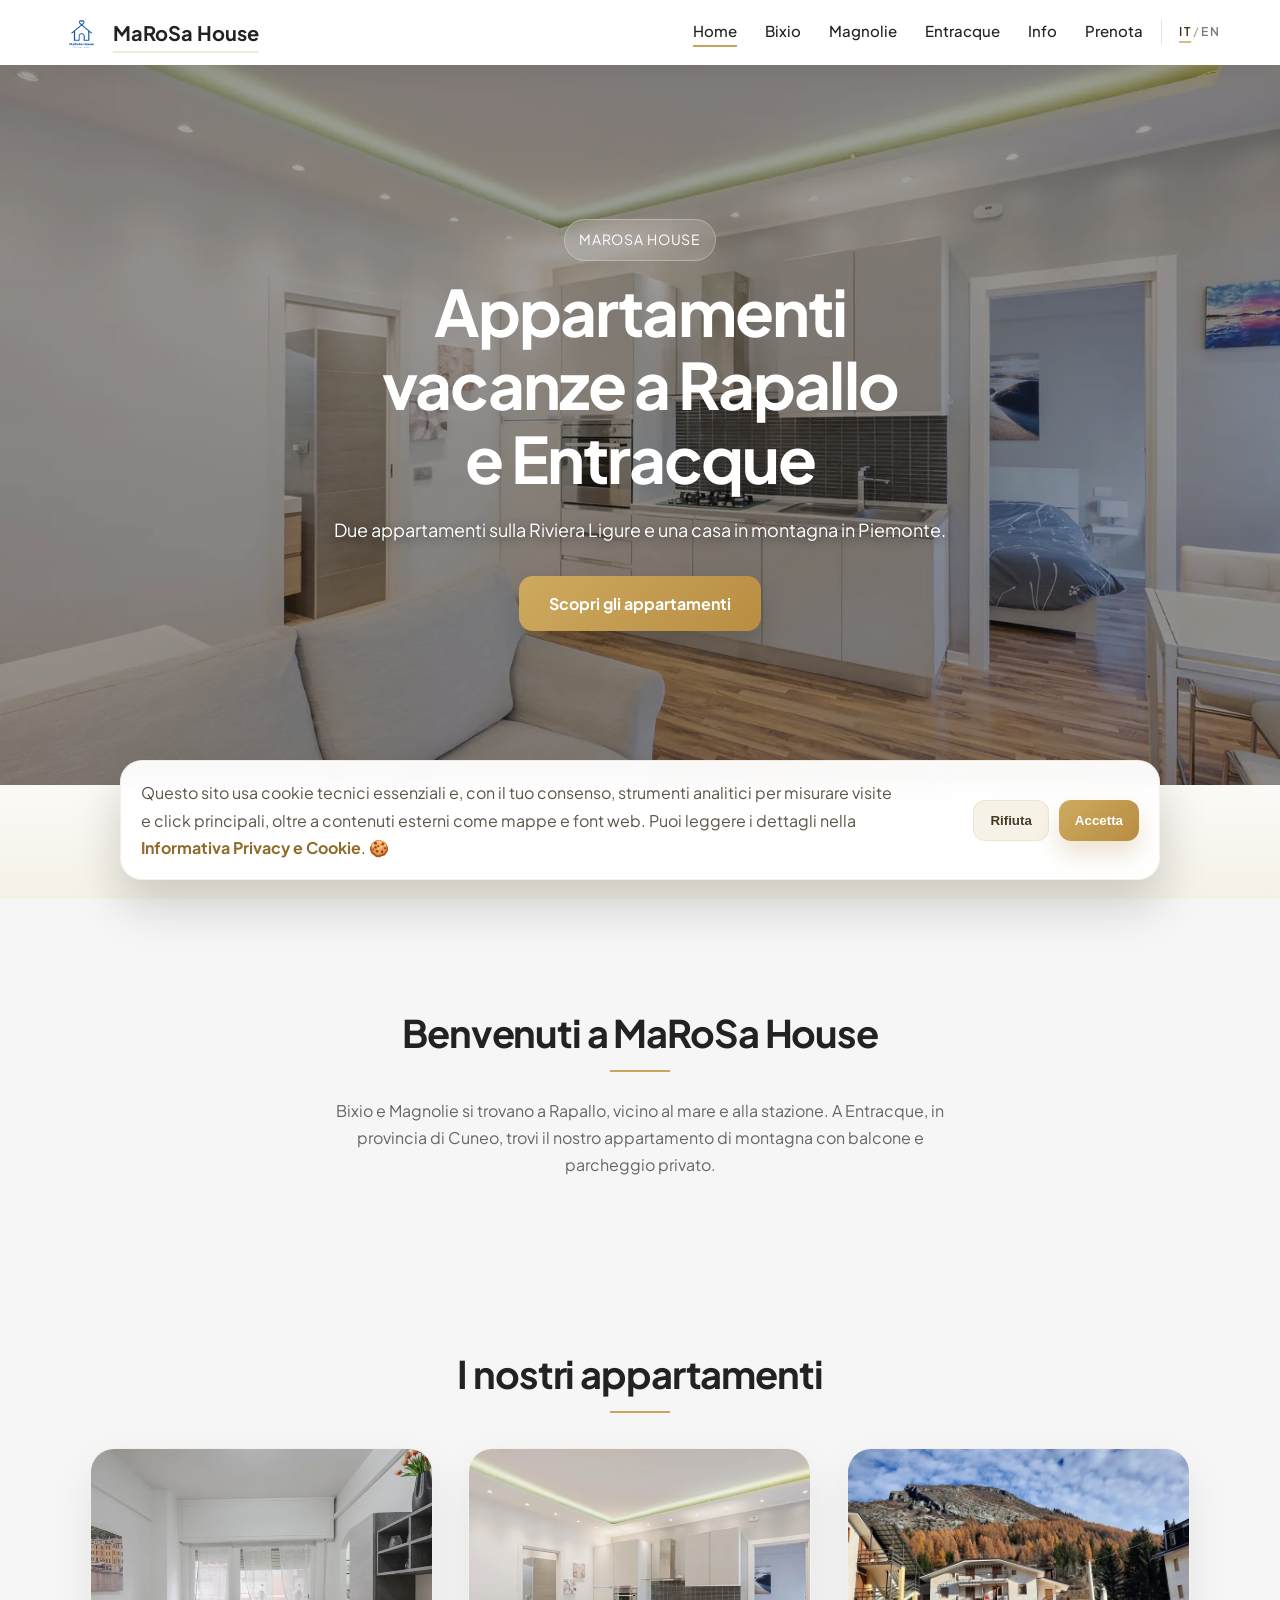
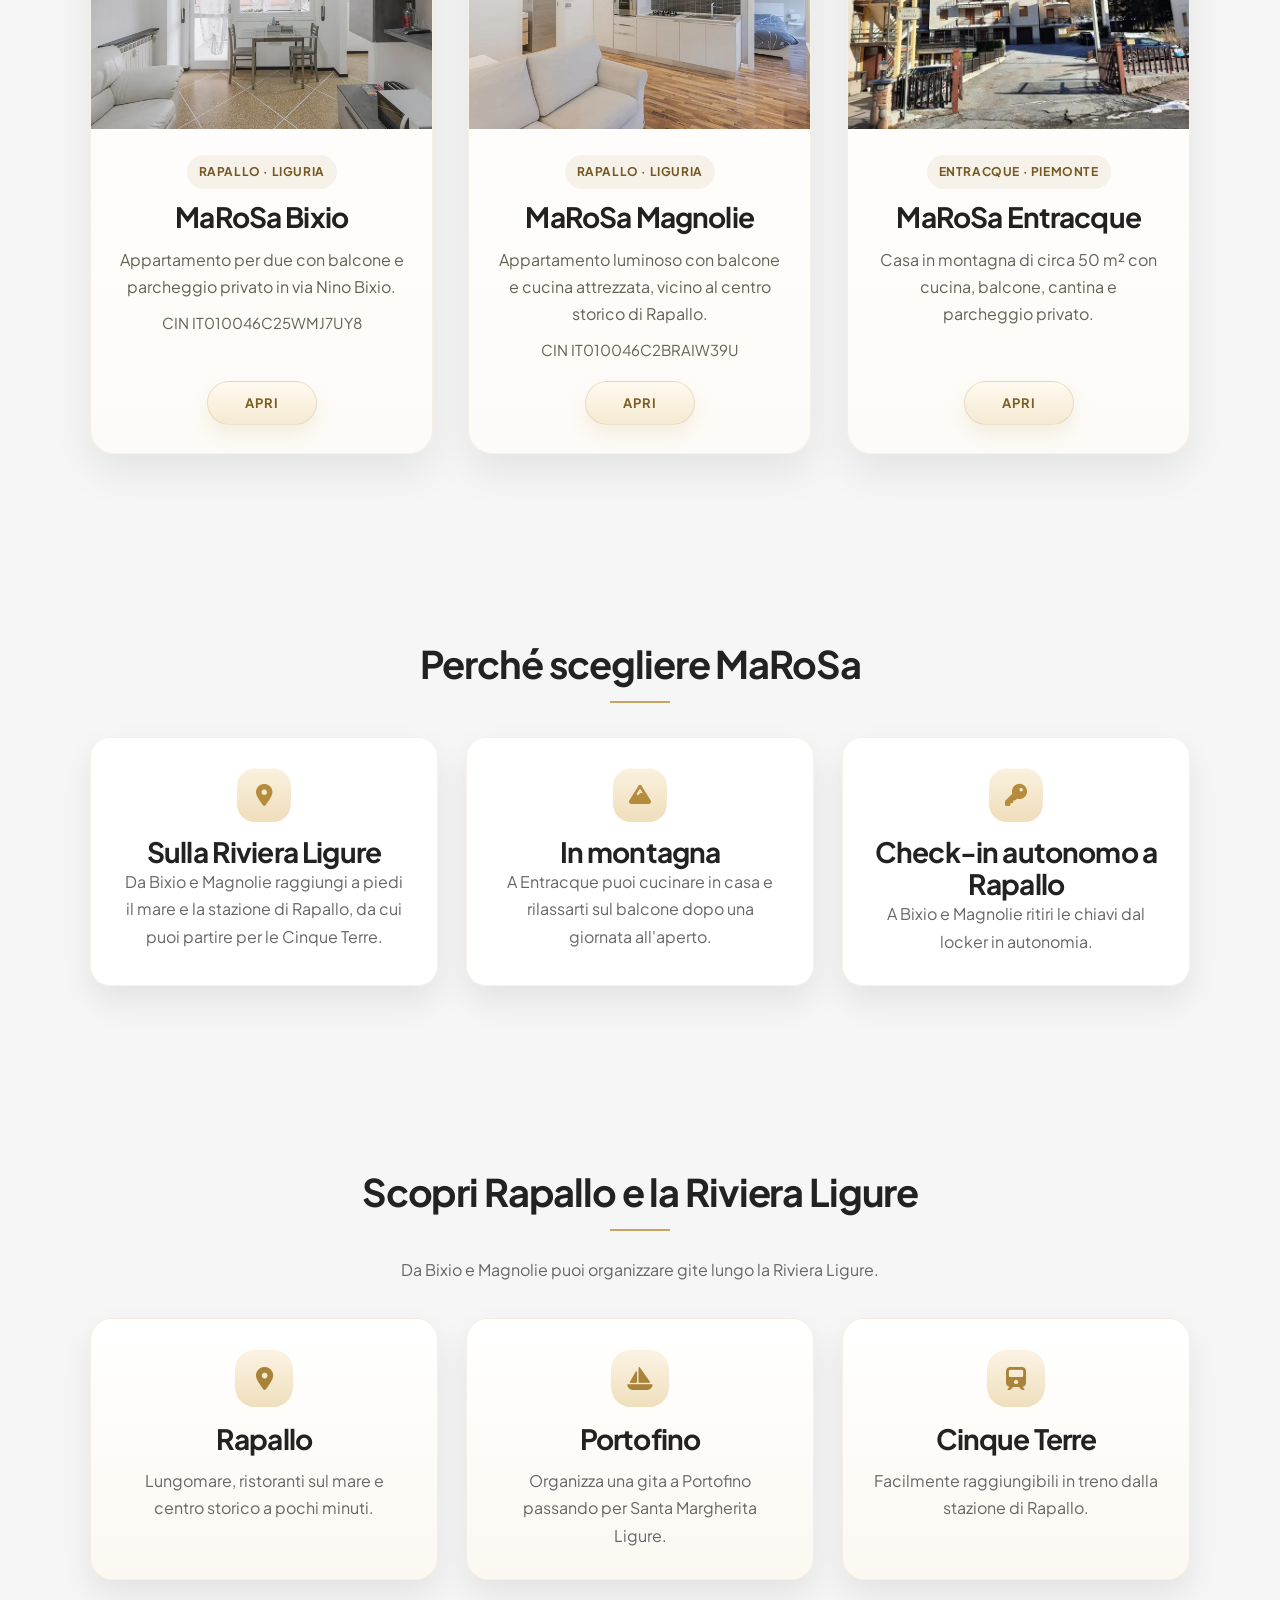
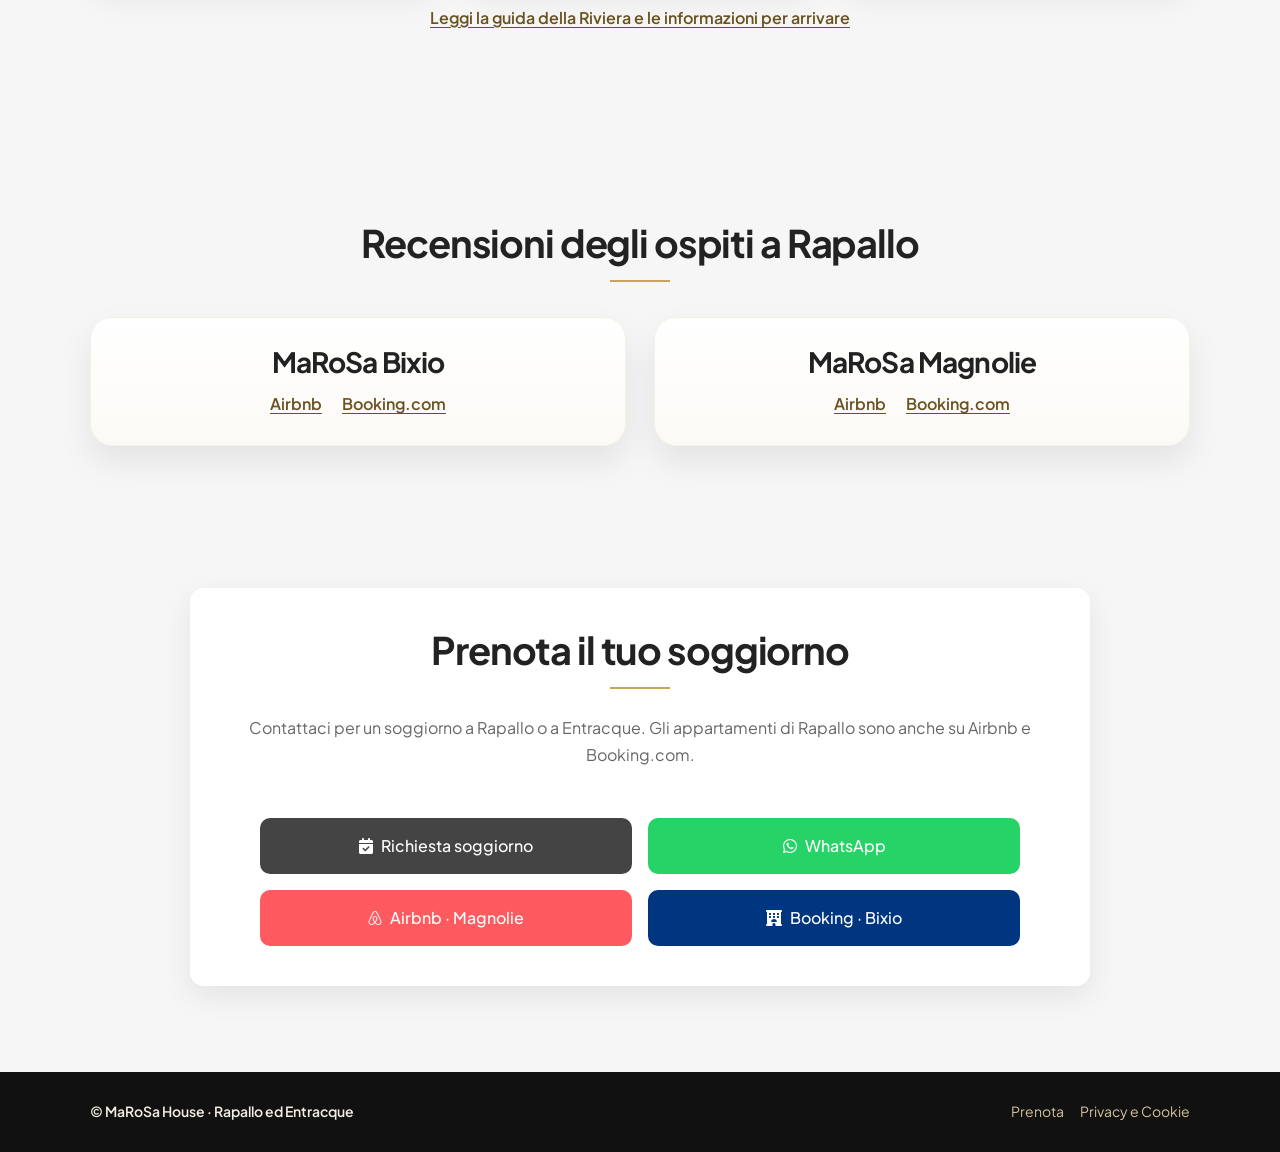
==== commit 7f2317be: "Add MaRoSa Entracque and update parking information" ====
--- a/index.html
+++ b/index.html
@@ -5,21 +5,21 @@
     <meta charset="UTF-8" />
     <meta name="viewport" content="width=device-width, initial-scale=1.0" />
 
-    <title>Appartamenti vacanze a Rapallo | MaRoSa House</title>
+    <title>Appartamenti vacanze a Rapallo e Entracque | MaRoSa House</title>
 
     <meta
       name="description"
-      content="Scopri MaRoSa Bixio e MaRoSa Magnolie, due appartamenti vacanze a Rapallo con cucina e check-in autonomo. Guarda le foto e invia una richiesta di soggiorno."
+      content="Scopri Bixio e Magnolie a Rapallo, in Liguria, e MaRoSa Entracque, casa in montagna in provincia di Cuneo. Guarda le foto e chiedi informazioni per il soggiorno."
     />
     <meta name="robots" content="index, follow, max-image-preview:large" />
     <link rel="canonical" href="https://www.marosahouse.it/" />
     <meta property="og:type" content="website" />
     <meta property="og:site_name" content="MaRoSa House" />
     <meta property="og:url" content="https://www.marosahouse.it/" />
-    <meta property="og:title" content="Appartamenti vacanze a Rapallo | MaRoSa House" />
+    <meta property="og:title" content="Appartamenti vacanze a Rapallo e Entracque | MaRoSa House" />
     <meta
       property="og:description"
-      content="Scopri MaRoSa Bixio e MaRoSa Magnolie, due appartamenti vacanze a Rapallo con cucina e check-in autonomo. Guarda le foto e invia una richiesta di soggiorno."
+      content="Scopri Bixio e Magnolie a Rapallo, in Liguria, e MaRoSa Entracque, casa in montagna in provincia di Cuneo. Guarda le foto e chiedi informazioni per il soggiorno."
     />
     <meta property="og:image" content="https://www.marosahouse.it/img/Magnolie/complete-set/magnolie-day-area-04.jpg" />
     <meta property="og:image:width" content="1800" />
@@ -28,10 +28,10 @@
     <meta property="og:locale" content="it_IT" />
     <meta property="og:locale:alternate" content="en_GB" />
     <meta name="twitter:card" content="summary_large_image" />
-    <meta name="twitter:title" content="Appartamenti vacanze a Rapallo | MaRoSa House" />
+    <meta name="twitter:title" content="Appartamenti vacanze a Rapallo e Entracque | MaRoSa House" />
     <meta
       name="twitter:description"
-      content="Scopri MaRoSa Bixio e MaRoSa Magnolie, due appartamenti vacanze a Rapallo con cucina e check-in autonomo. Guarda le foto e invia una richiesta di soggiorno."
+      content="Scopri Bixio e Magnolie a Rapallo, in Liguria, e MaRoSa Entracque, casa in montagna in provincia di Cuneo. Guarda le foto e chiedi informazioni per il soggiorno."
     />
     <meta name="twitter:image" content="https://www.marosahouse.it/img/Magnolie/complete-set/magnolie-day-area-04.jpg" />
     <script type="application/ld+json">
@@ -72,8 +72,8 @@
             "@type": "WebPage",
             "@id": "https://www.marosahouse.it/#webpage",
             "url": "https://www.marosahouse.it/",
-            "name": "Appartamenti vacanze a Rapallo | MaRoSa House",
-            "description": "Scopri MaRoSa Bixio e MaRoSa Magnolie, due appartamenti vacanze a Rapallo con cucina e check-in autonomo. Guarda le foto e invia una richiesta di soggiorno.",
+            "name": "Appartamenti vacanze a Rapallo e Entracque | MaRoSa House",
+            "description": "Scopri Bixio e Magnolie a Rapallo, in Liguria, e MaRoSa Entracque, casa in montagna in provincia di Cuneo. Guarda le foto e chiedi informazioni per il soggiorno.",
             "inLanguage": "it",
             "isPartOf": {
               "@id": "https://www.marosahouse.it/#website"
@@ -128,6 +128,7 @@
             <a class="active" href="/">Home</a>
             <a href="marosa-bixio.html">Bixio</a>
             <a href="marosa-magnolie.html">Magnolie</a>
+            <a href="marosa-entracque.html">Entracque</a>
             <a href="info.html">Info</a>
             <a href="prenota.html">Prenota</a>
           </nav>
@@ -152,6 +153,7 @@
       <a class="active" href="/">Home</a>
       <a href="marosa-bixio.html">Bixio</a>
       <a href="marosa-magnolie.html">Magnolie</a>
+      <a href="marosa-entracque.html">Entracque</a>
       <a href="info.html">Info</a>
       <a href="prenota.html">Prenota</a>
     </div>
@@ -173,28 +175,21 @@
 
       <div class="hero-content">
         <span class="hero-kicker">MaRoSa House</span>
-        <h1>Appartamenti vacanze a Rapallo</h1>
-
-        <p>Scegli tra Bixio e Magnolie per soggiornare sulla Riviera Ligure, vicino al mare e alla stazione.</p>
+        <h1>Appartamenti vacanze a Rapallo e Entracque</h1>
+
+        <p>Due appartamenti sulla Riviera Ligure e una casa in montagna in Piemonte.</p>
 
         <div class="hero-buttons">
-          <a href="marosa-bixio.html" class="btn">Scopri MaRoSa Bixio</a>
-
-          <a href="marosa-magnolie.html" class="btn">Scopri MaRoSa Magnolie</a>
+          <a href="#appartamenti" class="btn">Scopri gli appartamenti</a>
         </div>
       </div>
     </section>
 
     <section class="trust">
       <div class="trust-container">
-        <div class="trust-item"><i class="fa-solid fa-wifi"></i><span>Wi-Fi</span></div>
-
-        <div class="trust-item"><i class="fa-solid fa-key"></i><span>Check-in autonomo</span></div>
-
-        <div class="trust-item">
-          <i class="fa-solid fa-location-dot"></i>
-          <span>Centro Rapallo</span>
-        </div>
+        <a class="trust-item" href="#appartamenti"><i class="fa-solid fa-water" aria-hidden="true"></i><span>Rapallo · Liguria</span></a>
+        <a class="trust-item" href="marosa-entracque.html"><i class="fa-solid fa-mountain" aria-hidden="true"></i><span>Entracque · Piemonte</span></a>
+        <a class="trust-item" href="prenota.html"><i class="fa-solid fa-calendar-check" aria-hidden="true"></i><span>Richieste dirette</span></a>
       </div>
     </section>
 
@@ -204,27 +199,22 @@
       <h2>Benvenuti a MaRoSa House</h2>
 
       <p>
-        Due appartamenti accoglienti nel centro di Rapallo, ideali per scoprire
-        la Riviera Ligure tra mare, borghi storici e ristoranti sul mare.
+        Bixio e Magnolie si trovano a Rapallo, vicino al mare e alla stazione. A Entracque,
+        in provincia di Cuneo, trovi il nostro appartamento di montagna con balcone e parcheggio privato.
       </p>
     </section>
 
     <!-- APPARTAMENTI -->
 
-    <section class="apartments-preview">
+    <section class="apartments-preview" id="appartamenti">
       <h2>I nostri appartamenti</h2>
-
-      <p class="section-lead">
-        Due soluzioni diverse, entrambe firmate MaRoSa: scegli l'appartamento
-        che preferisci per posizione, atmosfera e stile.
-      </p>
 
       <div class="apartments-grid">
         <a href="marosa-bixio.html" class="apartment-card">
           <img
             src="img/Bixio/bixio-livingroom2.jpg"
             srcset="img/Bixio/bixio-livingroom2-800.webp 800w, img/Bixio/bixio-livingroom2.jpg 1800w"
-            sizes="(max-width: 768px) calc(100vw - 48px), (max-width: 1180px) 46vw, 605px"
+            sizes="(max-width: 768px) calc(100vw - 48px), (max-width: 1024px) 46vw, (max-width: 1180px) 31vw, 394px"
             width="1800"
             height="1198"
             decoding="async"
@@ -233,11 +223,11 @@
           />
 
           <div class="apartment-info">
-            <span class="apartment-tag">Appartamento MaRoSa</span>
+            <span class="apartment-tag">Rapallo · Liguria</span>
             <h3>MaRoSa Bixio</h3>
 
             <p>
-              Appartamento per due con una camera matrimoniale e balcone, vicino alla stazione e al lungomare.
+              Appartamento per due con balcone e parcheggio privato in via Nino Bixio.
             </p>
             <p class="apartment-cin">CIN IT010046C25WMJ7UY8</p>
 
@@ -249,7 +239,7 @@
           <img
             src="img/Magnolie/magnolie-livingroom1.jpg"
             srcset="img/Magnolie/magnolie-livingroom1-800.webp 800w, img/Magnolie/magnolie-livingroom1.jpg 1800w"
-            sizes="(max-width: 768px) calc(100vw - 48px), (max-width: 1180px) 46vw, 605px"
+            sizes="(max-width: 768px) calc(100vw - 48px), (max-width: 1024px) 46vw, (max-width: 1180px) 31vw, 394px"
             width="1800"
             height="1198"
             decoding="async"
@@ -258,7 +248,7 @@
           />
 
           <div class="apartment-info">
-            <span class="apartment-tag">Appartamento MaRoSa</span>
+            <span class="apartment-tag">Rapallo · Liguria</span>
             <h3>MaRoSa Magnolie</h3>
 
             <p>
@@ -269,6 +259,26 @@
             <span class="card-link">APRI</span>
           </div>
         </a>
+
+        <a href="marosa-entracque.html" class="apartment-card">
+          <img
+            src="img/Entracque/entracque-esterno.jpg"
+            srcset="img/Entracque/entracque-esterno-800.webp 800w, img/Entracque/entracque-esterno.jpg 1600w"
+            sizes="(max-width: 768px) calc(100vw - 48px), (max-width: 1024px) 46vw, (max-width: 1180px) 31vw, 394px"
+            width="1600"
+            height="1200"
+            decoding="async"
+            alt="Esterno di MaRoSa Entracque con la montagna sullo sfondo"
+            loading="lazy"
+          />
+
+          <div class="apartment-info">
+            <span class="apartment-tag">Entracque · Piemonte</span>
+            <h3>MaRoSa Entracque</h3>
+            <p>Casa in montagna di circa 50 m² con cucina, balcone, cantina e parcheggio privato.</p>
+            <span class="card-link">APRI</span>
+          </div>
+        </a>
       </div>
     </section>
 
@@ -281,32 +291,31 @@
         <div>
           <i class="fa-solid fa-location-dot"></i>
 
-          <h3>Posizione perfetta</h3>
-
-          <p>
-            A pochi minuti dal mare e dalla stazione ferroviaria per visitare
-            Portofino e le Cinque Terre.
-          </p>
-        </div>
-
-        <div>
-          <i class="fa-solid fa-house"></i>
-
-          <h3>Comfort e relax</h3>
-
-          <p>
-            Appartamenti completamente attrezzati per un soggiorno confortevole.
+          <h3>Sulla Riviera Ligure</h3>
+
+          <p>
+            Da Bixio e Magnolie raggiungi a piedi il mare e la stazione di Rapallo,
+            da cui puoi partire per le Cinque Terre.
+          </p>
+        </div>
+
+        <div>
+          <i class="fa-solid fa-mountain"></i>
+
+          <h3>In montagna</h3>
+
+          <p>
+            A Entracque puoi cucinare in casa e rilassarti sul balcone dopo una giornata all'aperto.
           </p>
         </div>
 
         <div>
           <i class="fa-solid fa-key"></i>
 
-          <h3>Self Check-in</h3>
-
-          <p>
-            Accesso semplice e autonomo tramite locker per il massimo della
-            flessibilità.
+          <h3>Check-in autonomo a Rapallo</h3>
+
+          <p>
+            A Bixio e Magnolie ritiri le chiavi dal locker in autonomia.
           </p>
         </div>
       </div>
@@ -318,8 +327,7 @@
       <h2>Scopri Rapallo e la Riviera Ligure</h2>
 
       <p>
-        Da MaRoSa House puoi raggiungere facilmente alcune delle destinazioni
-        più belle della Liguria.
+        Da Bixio e Magnolie puoi organizzare gite lungo la Riviera Ligure.
       </p>
 
       <div class="why-grid">
@@ -349,7 +357,7 @@
     <!-- NUOVA SEZIONE RECENSIONI -->
 
     <section class="reviews">
-      <h2>Recensioni degli ospiti</h2>
+      <h2>Recensioni degli ospiti a Rapallo</h2>
       <div class="reviews-grid">
         <div class="review-card">
           <h3>MaRoSa Bixio</h3>
@@ -373,7 +381,7 @@
     <section class="booking">
       <h2>Prenota il tuo soggiorno</h2>
 
-      <p>Contattaci direttamente oppure prenota tramite Airbnb o Booking.</p>
+      <p>Contattaci per un soggiorno a Rapallo o a Entracque. Gli appartamenti di Rapallo sono anche su Airbnb e Booking.com.</p>
 
       <div class="booking-buttons">
         <a class="btn email" href="prenota.html">
@@ -395,7 +403,7 @@
           target="_blank"
           rel="noopener noreferrer"
         >
-          <i class="fa-brands fa-airbnb"></i> Airbnb
+          <i class="fa-brands fa-airbnb"></i> Airbnb · Magnolie
         </a>
 
         <a
@@ -404,7 +412,7 @@
           target="_blank"
           rel="noopener noreferrer"
         >
-          <i class="fa-solid fa-hotel"></i> Booking
+          <i class="fa-solid fa-hotel"></i> Booking · Bixio
         </a>
       </div>
     </section>
@@ -415,7 +423,7 @@
 
     <footer class="footer">
       <div class="footer-inner">
-        <div class="footer-brand">© MaRoSa House · Rapallo</div>
+        <div class="footer-brand">© MaRoSa House · Rapallo ed Entracque</div>
         <div class="footer-links">
           <a href="prenota.html">Prenota</a>
           <a href="privacy-cookie.html">Privacy e Cookie</a>
--- a/css/home.css
+++ b/css/home.css
@@ -274,13 +274,14 @@
   max-width: 1100px;
 
   margin: 74px auto 88px;
+  scroll-margin-top: 88px;
 
   text-align: center;
 }
 
 .apartments-grid {
   display: grid;
-  grid-template-columns: repeat(2, 1fr);
+  grid-template-columns: repeat(3, minmax(0, 1fr));
 
   gap: 35px;
 
@@ -291,6 +292,8 @@
 
 .apartment-card {
   position: relative;
+  display: flex;
+  flex-direction: column;
   background: linear-gradient(180deg, #ffffff 0%, #fdfbf7 100%);
 
   border-radius: 24px;
@@ -341,6 +344,10 @@
 .apartment-info {
   position: relative;
   z-index: 1;
+  display: flex;
+  flex: 1;
+  flex-direction: column;
+  align-items: center;
   padding: 26px 26px 28px;
   text-align: center;
 }
@@ -353,7 +360,7 @@
   padding: 7px 12px;
   border-radius: 999px;
   background: rgba(191, 161, 101, 0.12);
-  color: #9b7935;
+  color: #745721;
   font-size: 12px;
   font-weight: 700;
   letter-spacing: 0.05em;
@@ -369,6 +376,10 @@
   color: #666155;
 }
 
+.apartment-info p:last-of-type {
+  margin-bottom: 18px;
+}
+
 .apartment-info .apartment-cin {
   margin-top: 10px;
   font-size: var(--fs-body-sm);
@@ -379,7 +390,7 @@
   align-items: center;
   justify-content: center;
   min-width: 110px;
-  margin-top: 18px;
+  margin-top: auto;
   padding: 10px 18px;
   border-radius: 999px;
   border: 1px solid rgba(191, 161, 101, 0.28);
--- a/css/responsive.css
+++ b/css/responsive.css
@@ -547,6 +547,20 @@
 
   .mobile-menu::before {
     font-size: 26px;
+  }
+}
+
+@media (min-width: 769px) and (max-width: 1024px) {
+  .apartments-grid {
+    grid-template-columns: repeat(4, minmax(0, 1fr));
+  }
+
+  .apartments-grid > .apartment-card {
+    grid-column: span 2;
+  }
+
+  .apartments-grid > .apartment-card:last-child {
+    grid-column: 2 / span 2;
   }
 }
 
@@ -754,7 +768,7 @@
   }
 
   .hero-buttons {
-    display: none;
+    margin-top: 16px;
   }
 
   .booking-buttons .btn {
@@ -972,7 +986,9 @@
     width: 100%;
     max-width: none;
     min-height: 56px;
-    padding: 10px 12px;
+    grid-template-columns: 30px minmax(0, 1fr);
+    gap: 6px;
+    padding: 10px 8px;
     margin: 0 auto;
   }
 
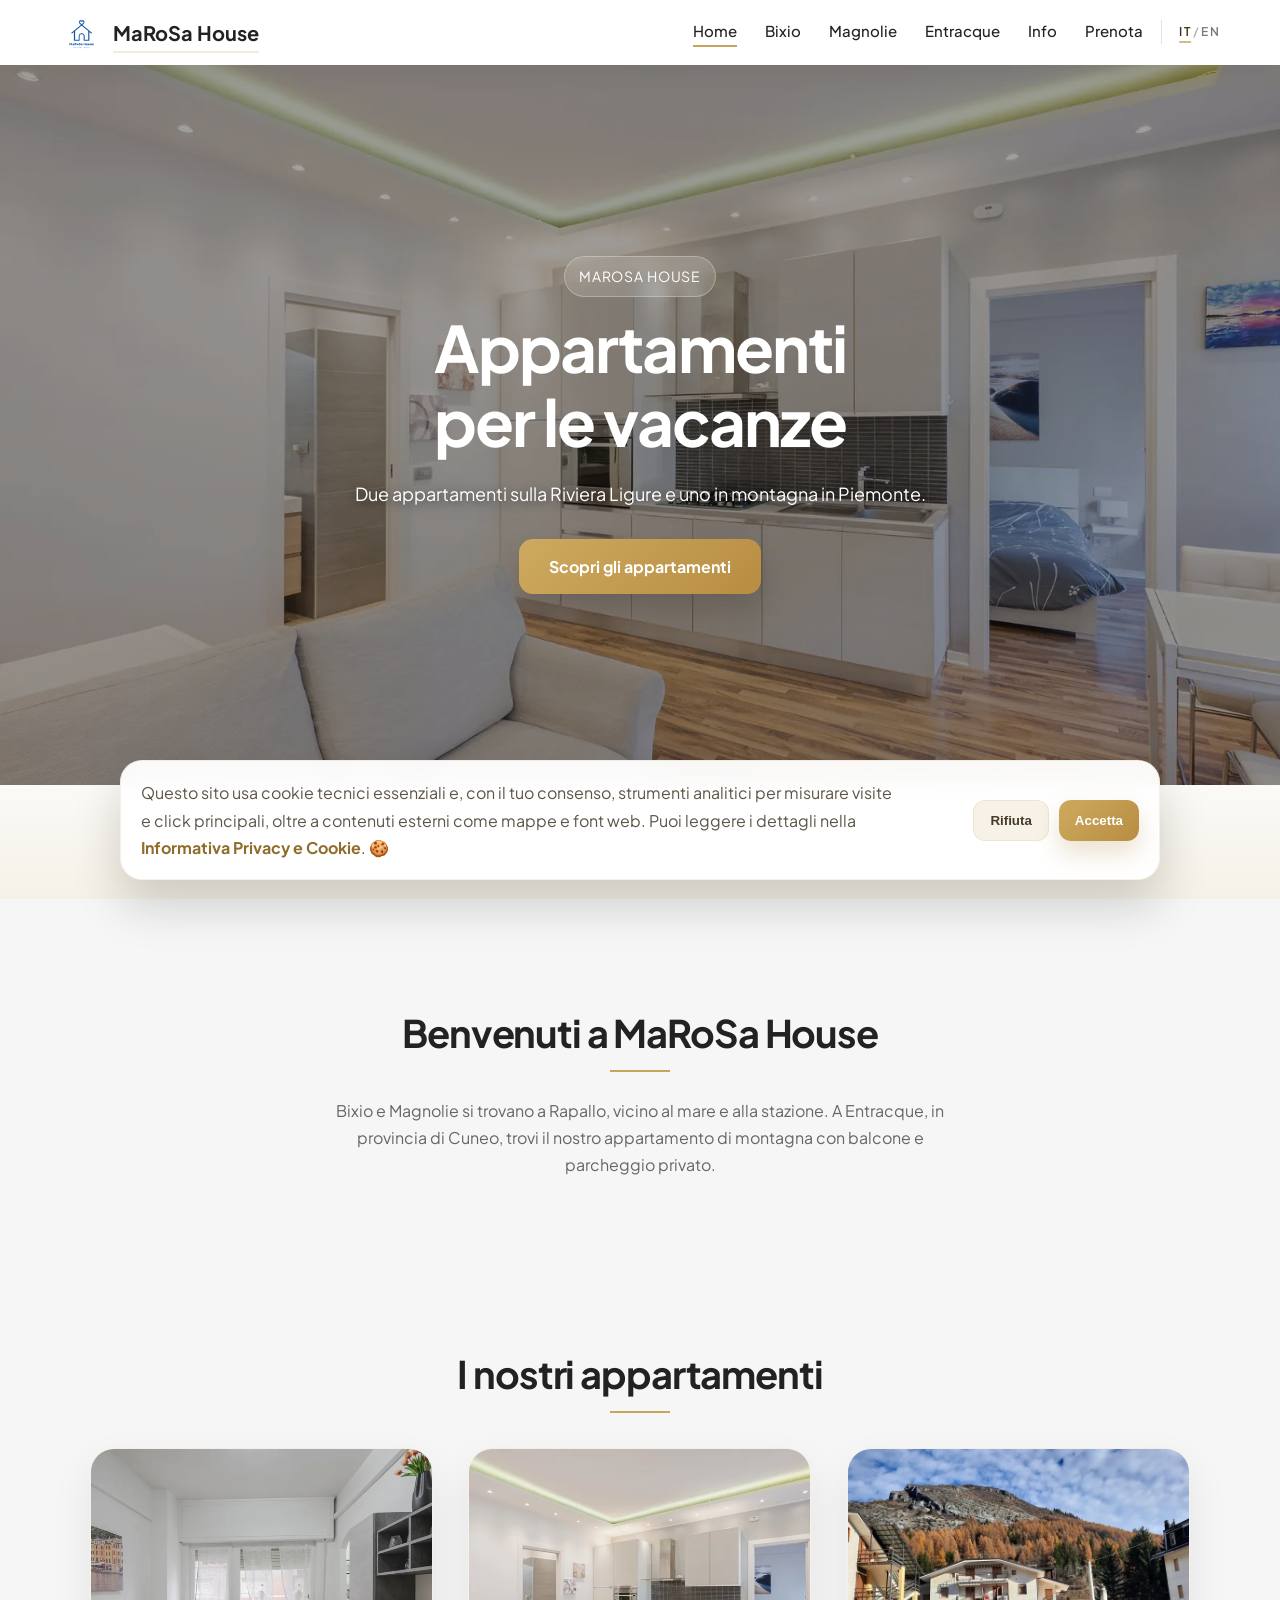
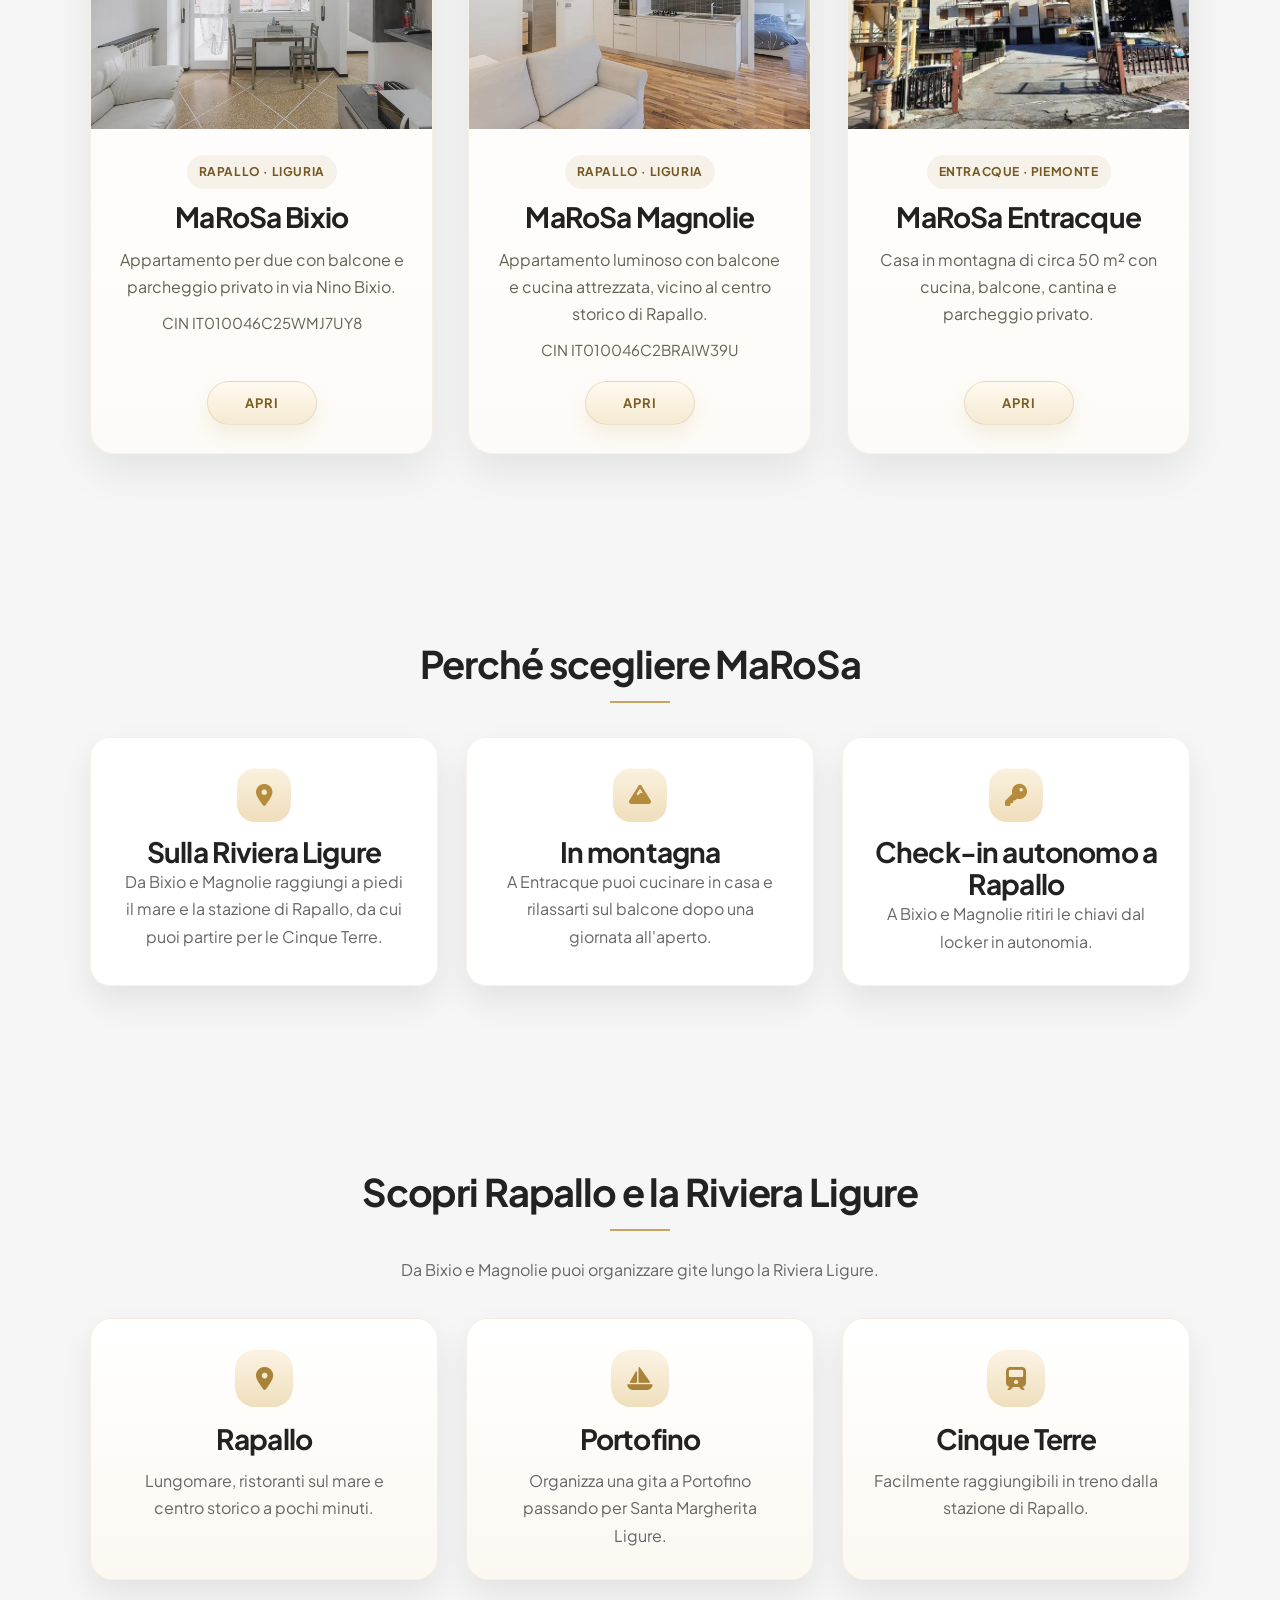
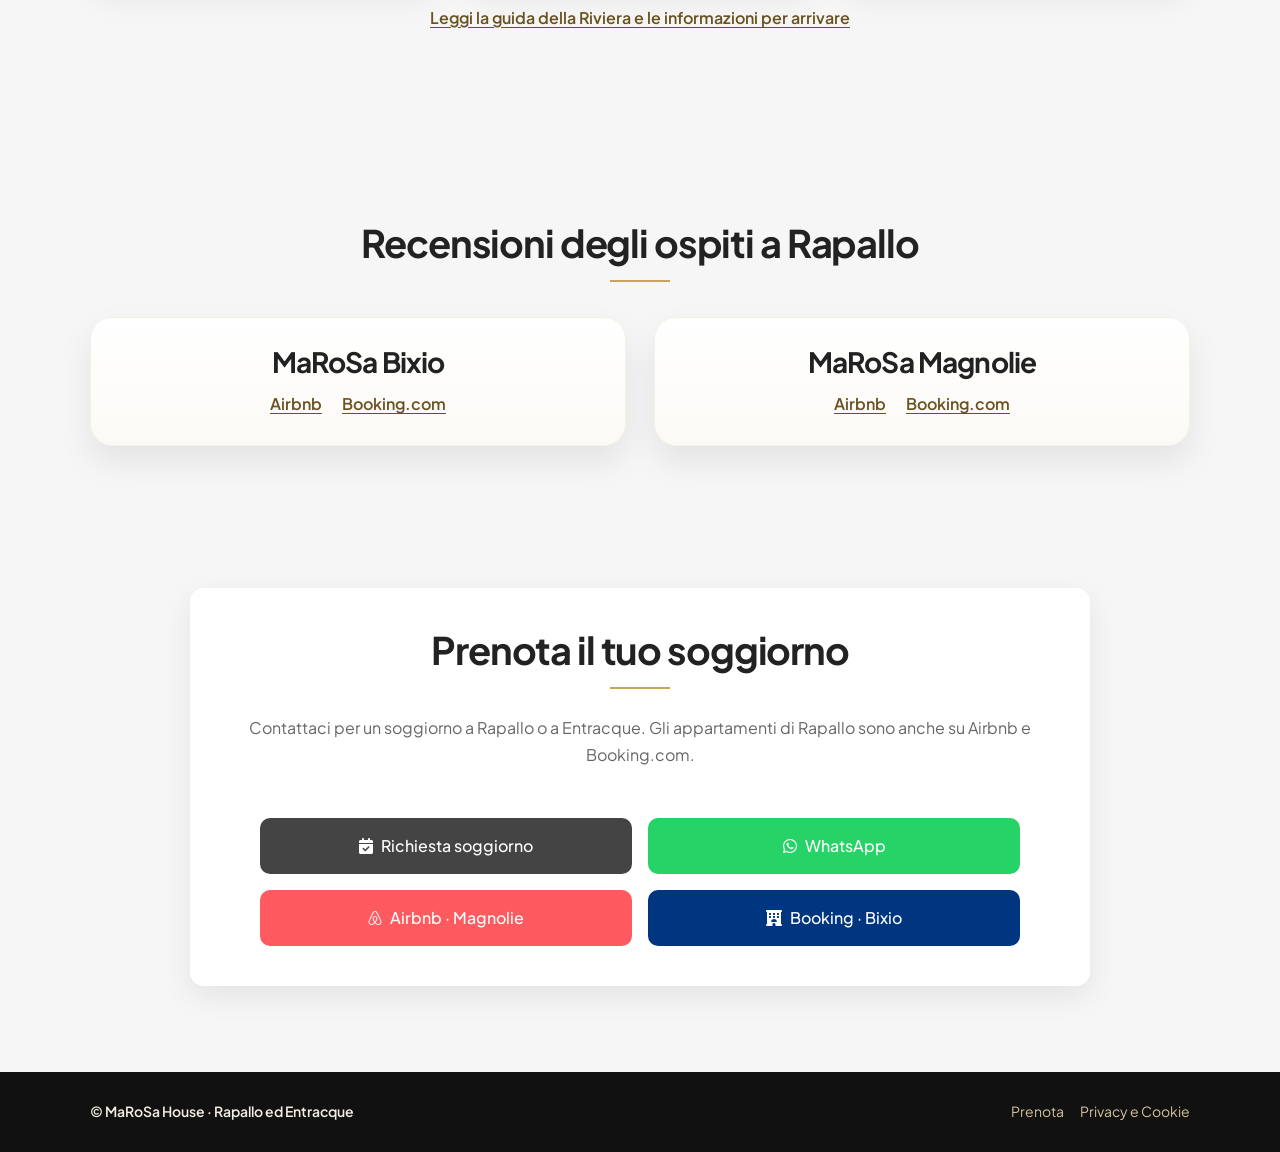
==== commit b4f37e99: "Refine Entracque listing, ski directions, and guest limits" ====
--- a/index.html
+++ b/index.html
@@ -5,7 +5,7 @@
     <meta charset="UTF-8" />
     <meta name="viewport" content="width=device-width, initial-scale=1.0" />
 
-    <title>Appartamenti vacanze a Rapallo e Entracque | MaRoSa House</title>
+    <title>Appartamenti per le vacanze | MaRoSa House</title>
 
     <meta
       name="description"
@@ -16,7 +16,7 @@
     <meta property="og:type" content="website" />
     <meta property="og:site_name" content="MaRoSa House" />
     <meta property="og:url" content="https://www.marosahouse.it/" />
-    <meta property="og:title" content="Appartamenti vacanze a Rapallo e Entracque | MaRoSa House" />
+    <meta property="og:title" content="Appartamenti per le vacanze | MaRoSa House" />
     <meta
       property="og:description"
       content="Scopri Bixio e Magnolie a Rapallo, in Liguria, e MaRoSa Entracque, casa in montagna in provincia di Cuneo. Guarda le foto e chiedi informazioni per il soggiorno."
@@ -28,7 +28,7 @@
     <meta property="og:locale" content="it_IT" />
     <meta property="og:locale:alternate" content="en_GB" />
     <meta name="twitter:card" content="summary_large_image" />
-    <meta name="twitter:title" content="Appartamenti vacanze a Rapallo e Entracque | MaRoSa House" />
+    <meta name="twitter:title" content="Appartamenti per le vacanze | MaRoSa House" />
     <meta
       name="twitter:description"
       content="Scopri Bixio e Magnolie a Rapallo, in Liguria, e MaRoSa Entracque, casa in montagna in provincia di Cuneo. Guarda le foto e chiedi informazioni per il soggiorno."
@@ -72,7 +72,7 @@
             "@type": "WebPage",
             "@id": "https://www.marosahouse.it/#webpage",
             "url": "https://www.marosahouse.it/",
-            "name": "Appartamenti vacanze a Rapallo e Entracque | MaRoSa House",
+            "name": "Appartamenti per le vacanze | MaRoSa House",
             "description": "Scopri Bixio e Magnolie a Rapallo, in Liguria, e MaRoSa Entracque, casa in montagna in provincia di Cuneo. Guarda le foto e chiedi informazioni per il soggiorno.",
             "inLanguage": "it",
             "isPartOf": {
@@ -175,9 +175,9 @@
 
       <div class="hero-content">
         <span class="hero-kicker">MaRoSa House</span>
-        <h1>Appartamenti vacanze a Rapallo e Entracque</h1>
-
-        <p>Due appartamenti sulla Riviera Ligure e una casa in montagna in Piemonte.</p>
+        <h1>Appartamenti per le vacanze</h1>
+
+        <p>Due appartamenti sulla Riviera Ligure e uno in montagna in Piemonte.</p>
 
         <div class="hero-buttons">
           <a href="#appartamenti" class="btn">Scopri gli appartamenti</a>
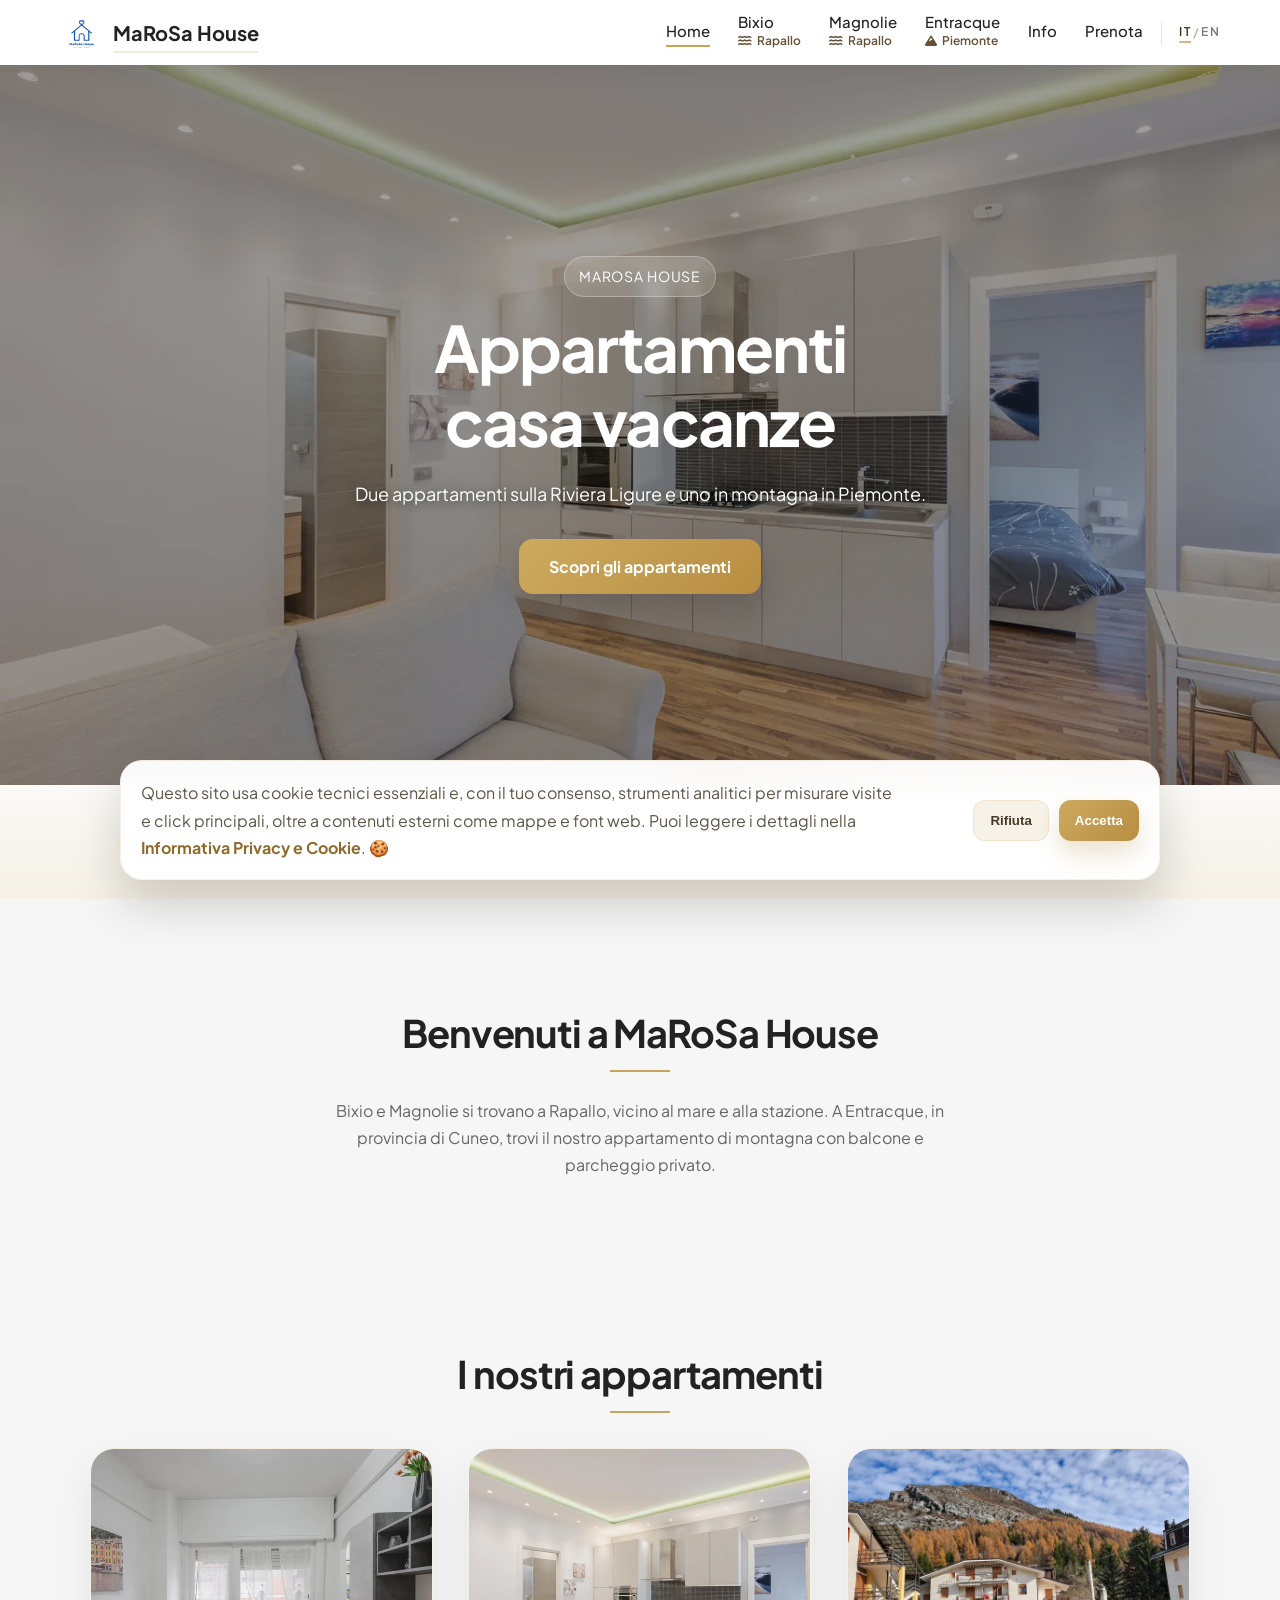
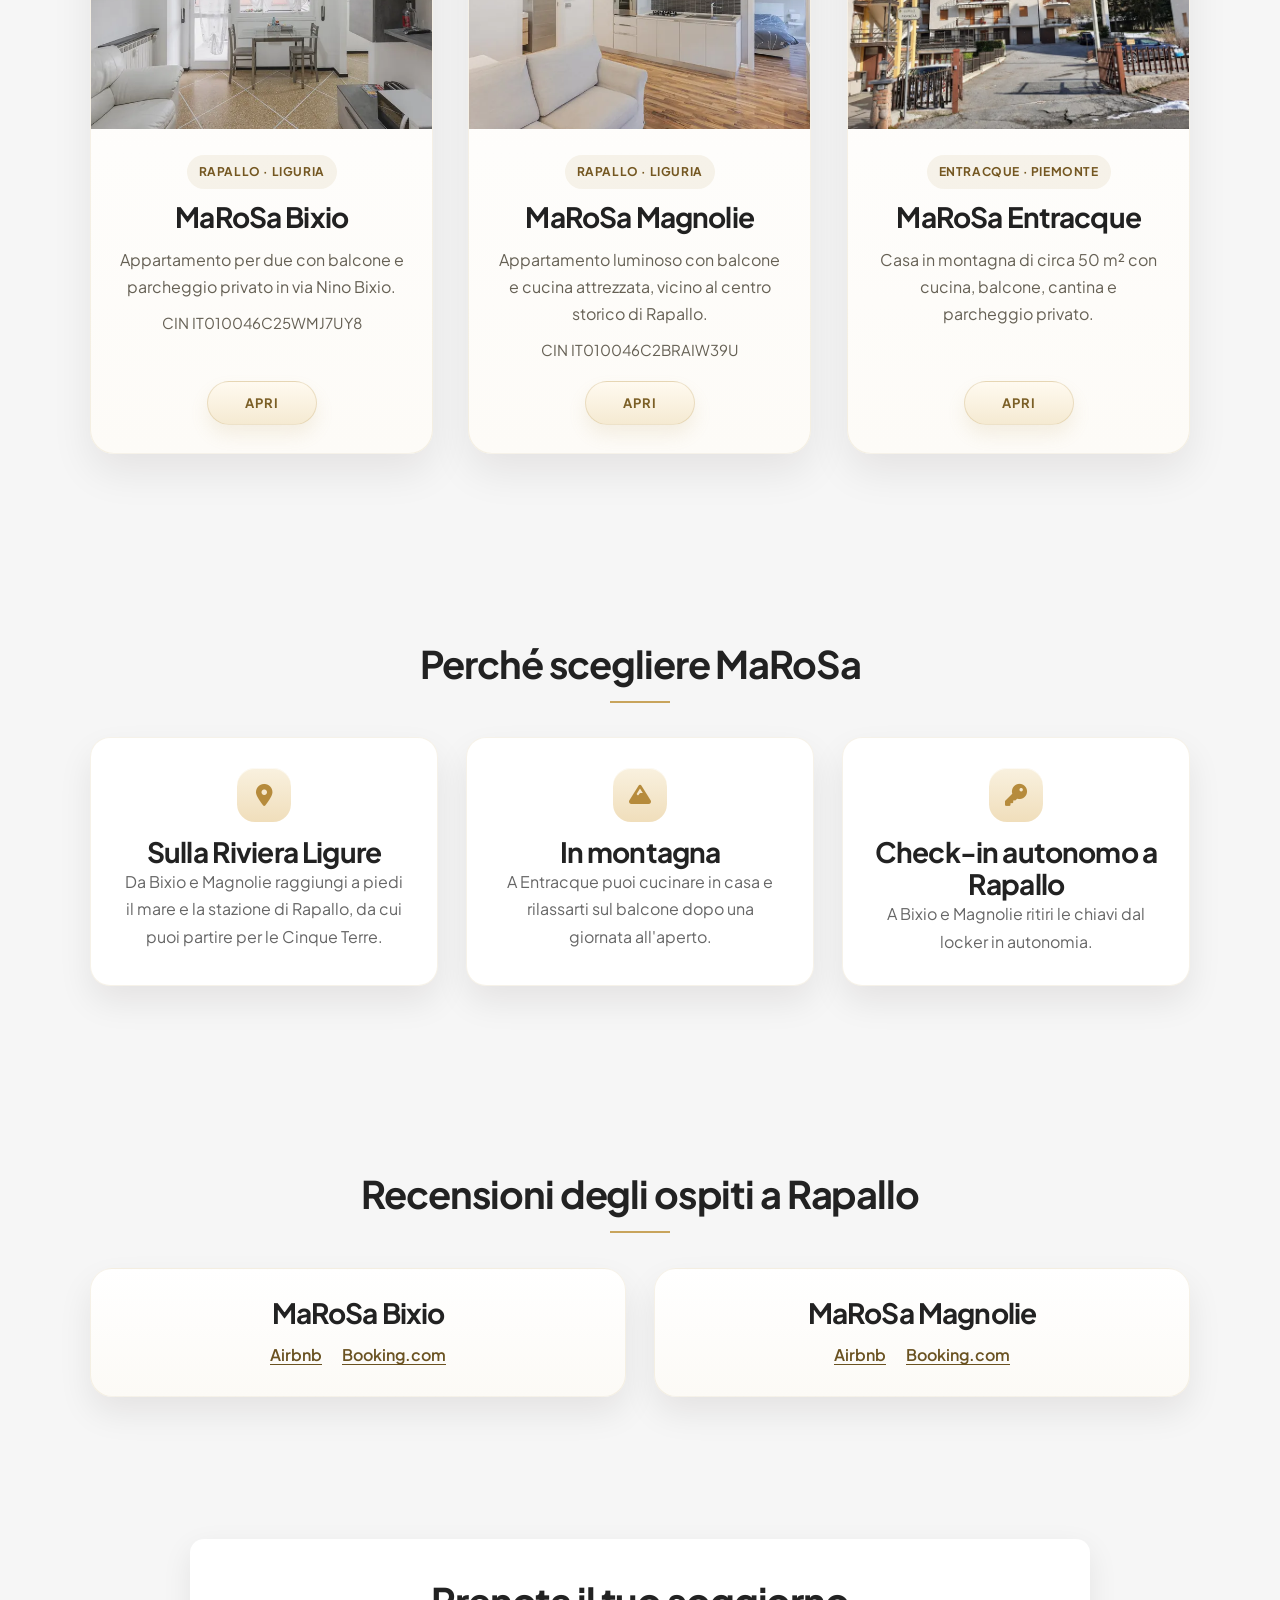
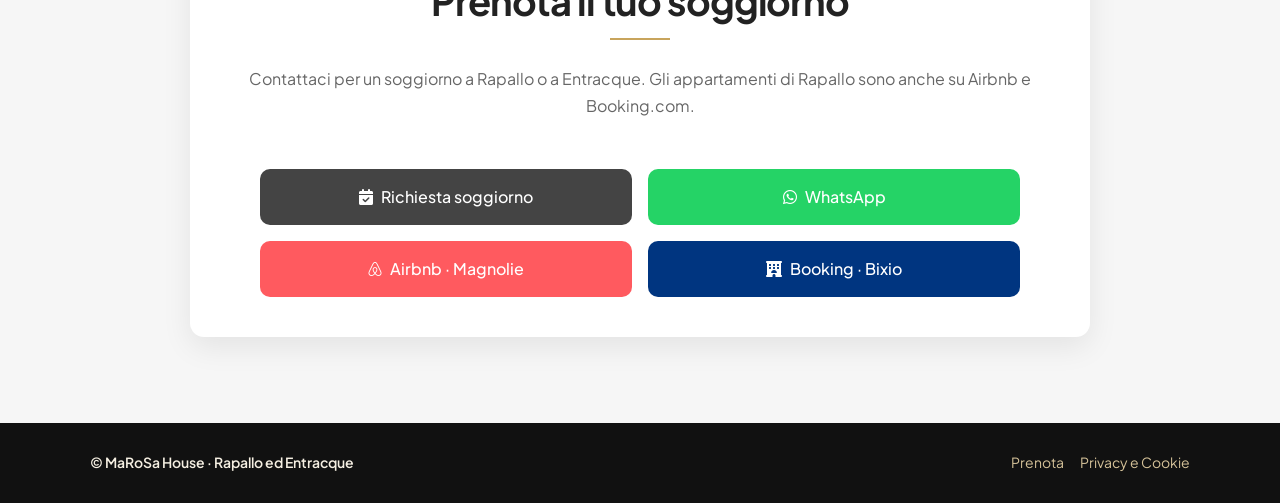
==== commit 3d8d653a: "Clarify destinations and refresh Entracque photos" ====
--- a/index.html
+++ b/index.html
@@ -5,7 +5,7 @@
     <meta charset="UTF-8" />
     <meta name="viewport" content="width=device-width, initial-scale=1.0" />
 
-    <title>Appartamenti per le vacanze | MaRoSa House</title>
+    <title>Appartamenti casa vacanze | MaRoSa House</title>
 
     <meta
       name="description"
@@ -16,7 +16,7 @@
     <meta property="og:type" content="website" />
     <meta property="og:site_name" content="MaRoSa House" />
     <meta property="og:url" content="https://www.marosahouse.it/" />
-    <meta property="og:title" content="Appartamenti per le vacanze | MaRoSa House" />
+    <meta property="og:title" content="Appartamenti casa vacanze | MaRoSa House" />
     <meta
       property="og:description"
       content="Scopri Bixio e Magnolie a Rapallo, in Liguria, e MaRoSa Entracque, casa in montagna in provincia di Cuneo. Guarda le foto e chiedi informazioni per il soggiorno."
@@ -28,7 +28,7 @@
     <meta property="og:locale" content="it_IT" />
     <meta property="og:locale:alternate" content="en_GB" />
     <meta name="twitter:card" content="summary_large_image" />
-    <meta name="twitter:title" content="Appartamenti per le vacanze | MaRoSa House" />
+    <meta name="twitter:title" content="Appartamenti casa vacanze | MaRoSa House" />
     <meta
       name="twitter:description"
       content="Scopri Bixio e Magnolie a Rapallo, in Liguria, e MaRoSa Entracque, casa in montagna in provincia di Cuneo. Guarda le foto e chiedi informazioni per il soggiorno."
@@ -72,7 +72,7 @@
             "@type": "WebPage",
             "@id": "https://www.marosahouse.it/#webpage",
             "url": "https://www.marosahouse.it/",
-            "name": "Appartamenti per le vacanze | MaRoSa House",
+            "name": "Appartamenti casa vacanze | MaRoSa House",
             "description": "Scopri Bixio e Magnolie a Rapallo, in Liguria, e MaRoSa Entracque, casa in montagna in provincia di Cuneo. Guarda le foto e chiedi informazioni per il soggiorno.",
             "inLanguage": "it",
             "isPartOf": {
@@ -126,9 +126,18 @@
         <div class="header-tools">
           <nav class="nav">
             <a class="active" href="/">Home</a>
-            <a href="marosa-bixio.html">Bixio</a>
-            <a href="marosa-magnolie.html">Magnolie</a>
-            <a href="marosa-entracque.html">Entracque</a>
+            <a class="destination-link" href="marosa-bixio.html">
+              <span>Bixio</span>
+              <small><i class="fa-solid fa-water" aria-hidden="true"></i>Rapallo</small>
+            </a>
+            <a class="destination-link" href="marosa-magnolie.html">
+              <span>Magnolie</span>
+              <small><i class="fa-solid fa-water" aria-hidden="true"></i>Rapallo</small>
+            </a>
+            <a class="destination-link" href="marosa-entracque.html">
+              <span>Entracque</span>
+              <small><i class="fa-solid fa-mountain" aria-hidden="true"></i>Piemonte</small>
+            </a>
             <a href="info.html">Info</a>
             <a href="prenota.html">Prenota</a>
           </nav>
@@ -151,9 +160,18 @@
         <a href="index-en.html">EN</a>
       </div>
       <a class="active" href="/">Home</a>
-      <a href="marosa-bixio.html">Bixio</a>
-      <a href="marosa-magnolie.html">Magnolie</a>
-      <a href="marosa-entracque.html">Entracque</a>
+      <a class="destination-link" href="marosa-bixio.html">
+        <span>Bixio</span>
+        <small><i class="fa-solid fa-water" aria-hidden="true"></i>Rapallo</small>
+      </a>
+      <a class="destination-link" href="marosa-magnolie.html">
+        <span>Magnolie</span>
+        <small><i class="fa-solid fa-water" aria-hidden="true"></i>Rapallo</small>
+      </a>
+      <a class="destination-link" href="marosa-entracque.html">
+        <span>Entracque</span>
+        <small><i class="fa-solid fa-mountain" aria-hidden="true"></i>Piemonte</small>
+      </a>
       <a href="info.html">Info</a>
       <a href="prenota.html">Prenota</a>
     </div>
@@ -175,7 +193,7 @@
 
       <div class="hero-content">
         <span class="hero-kicker">MaRoSa House</span>
-        <h1>Appartamenti per le vacanze</h1>
+        <h1>Appartamenti casa vacanze</h1>
 
         <p>Due appartamenti sulla Riviera Ligure e uno in montagna in Piemonte.</p>
 
@@ -262,11 +280,11 @@
 
         <a href="marosa-entracque.html" class="apartment-card">
           <img
-            src="img/Entracque/entracque-esterno.jpg"
-            srcset="img/Entracque/entracque-esterno-800.webp 800w, img/Entracque/entracque-esterno.jpg 1600w"
+            src="img/Entracque/entracque-esterno-ritocco.jpg"
+            srcset="img/Entracque/entracque-esterno-ritocco-800.webp 800w, img/Entracque/entracque-esterno-ritocco.jpg 1448w"
             sizes="(max-width: 768px) calc(100vw - 48px), (max-width: 1024px) 46vw, (max-width: 1180px) 31vw, 394px"
-            width="1600"
-            height="1200"
+            width="1448"
+            height="1086"
             decoding="async"
             alt="Esterno di MaRoSa Entracque con la montagna sullo sfondo"
             loading="lazy"
@@ -319,39 +337,6 @@
           </p>
         </div>
       </div>
-    </section>
-
-    <!-- NUOVA SEZIONE DESTINAZIONE -->
-
-    <section class="location">
-      <h2>Scopri Rapallo e la Riviera Ligure</h2>
-
-      <p>
-        Da Bixio e Magnolie puoi organizzare gite lungo la Riviera Ligure.
-      </p>
-
-      <div class="why-grid">
-        <div>
-          <i class="fa-solid fa-location-dot"></i>
-          <h3>Rapallo</h3>
-          <p>Lungomare, ristoranti sul mare e centro storico a pochi minuti.</p>
-        </div>
-
-        <div>
-          <i class="fa-solid fa-sailboat"></i>
-          <h3>Portofino</h3>
-          <p>
-            Organizza una gita a Portofino passando per Santa Margherita Ligure.
-          </p>
-        </div>
-
-        <div>
-          <i class="fa-solid fa-train"></i>
-          <h3>Cinque Terre</h3>
-          <p>Facilmente raggiungibili in treno dalla stazione di Rapallo.</p>
-        </div>
-      </div>
-      <p><a href="info.html">Leggi la guida della Riviera e le informazioni per arrivare</a></p>
     </section>
 
     <!-- NUOVA SEZIONE RECENSIONI -->
--- a/css/base.css
+++ b/css/base.css
@@ -263,6 +263,30 @@
   width: 100%;
 }
 
+.nav .destination-link {
+  display: grid;
+  gap: 3px;
+  line-height: 1.2;
+}
+
+.destination-link small {
+  display: inline-flex;
+  align-items: center;
+  gap: 5px;
+  color: #655137;
+  font-size: 12px;
+  font-weight: 600;
+}
+
+.mobile-menu .destination-link {
+  gap: 4px;
+  padding-block: 11px;
+}
+
+.mobile-menu .destination-link:hover small {
+  color: inherit;
+}
+
 .language-switch,
 .mobile-menu-language {
   display: inline-flex;
@@ -364,7 +388,6 @@
 .intro h2::after,
 .apartments-preview h2::after,
 .why h2::after,
-.location h2::after,
 .reviews h2::after,
 .booking h2::after,
 .features h2::after,
--- a/css/home.css
+++ b/css/home.css
@@ -22,7 +22,6 @@
 .intro,
 .apartments-preview,
 .why,
-.location,
 .reviews,
 .booking {
   animation: homeFadeUp 0.7s ease both;
@@ -470,48 +469,6 @@
 }
 
 /* =================================================
-  7. LOCATION
-  ================================================= */
-
-.location {
-  max-width: 1100px;
-
-  margin: 84px auto 90px;
-
-  text-align: center;
-}
-
-.location p {
-  max-width: 650px;
-  margin: auto;
-}
-
-.location .why-grid div {
-  border-radius: 22px;
-  border: 1px solid rgba(191, 161, 101, 0.14);
-  background: linear-gradient(180deg, #ffffff 0%, #fbf8f1 100%);
-  box-shadow: 0 16px 34px rgba(22, 18, 12, 0.08);
-}
-
-.location .why-grid i {
-  display: inline-flex;
-  align-items: center;
-  justify-content: center;
-  width: 58px;
-  height: 58px;
-  margin-bottom: 16px;
-  border-radius: 20px;
-  background: linear-gradient(180deg, #fbf3e4 0%, #efdfbd 100%);
-  color: #a88339;
-  font-size: 23px;
-  box-shadow: inset 0 1px 0 rgba(255, 255, 255, 0.7);
-}
-
-.location .why-grid h3 {
-  margin-bottom: 12px;
-}
-
-/* =================================================
   8. REVIEWS
   ================================================= */
 
@@ -553,10 +510,6 @@
   margin-bottom: 12px;
 }
 
-.location > p:last-child {
-  margin-top: 24px;
-}
-
 .review-card p {
   display: flex;
   flex-wrap: wrap;
@@ -564,8 +517,7 @@
   gap: 8px 20px;
 }
 
-.review-card a,
-.location > p > a {
+.review-card a {
   color: #6a5221;
   font-weight: 600;
   text-decoration: underline;
@@ -602,7 +554,6 @@
   .intro,
   .apartments-preview,
   .why,
-  .location,
   .reviews,
   .booking {
     animation: none;
--- a/css/responsive.css
+++ b/css/responsive.css
@@ -40,7 +40,6 @@
 
   .apartments-preview,
   .why,
-  .location,
   .reviews,
   .availability,
   .features,
@@ -122,7 +121,6 @@
 
   .apartments-preview,
   .why,
-  .location,
   .reviews,
   .features,
   .guides,
@@ -418,7 +416,6 @@
   .intro,
   .apartments-preview,
   .why,
-  .location,
   .reviews,
   .features,
   .guides,
@@ -569,10 +566,6 @@
 ========================================= */
 
 @media (max-width: 768px) {
-  .location {
-    display: none;
-  }
-
   .direct-booking {
     display: none;
   }
